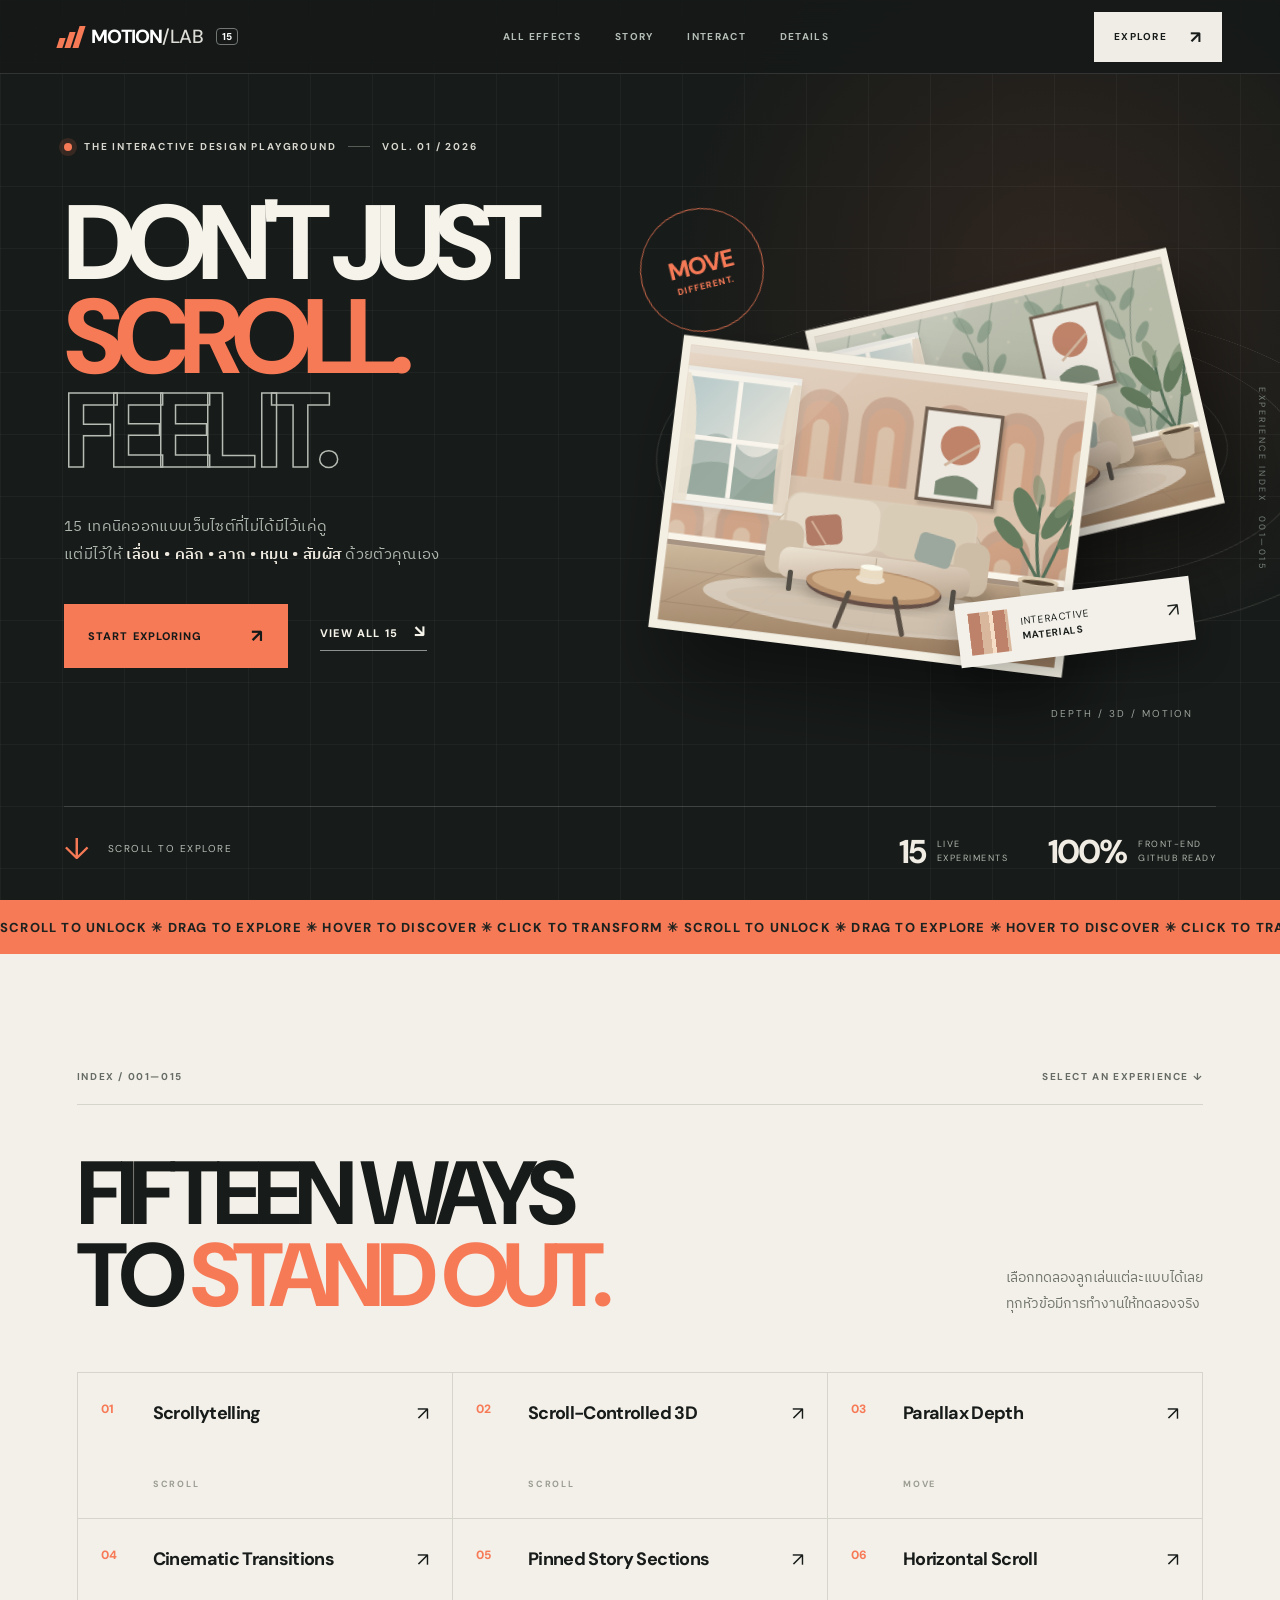
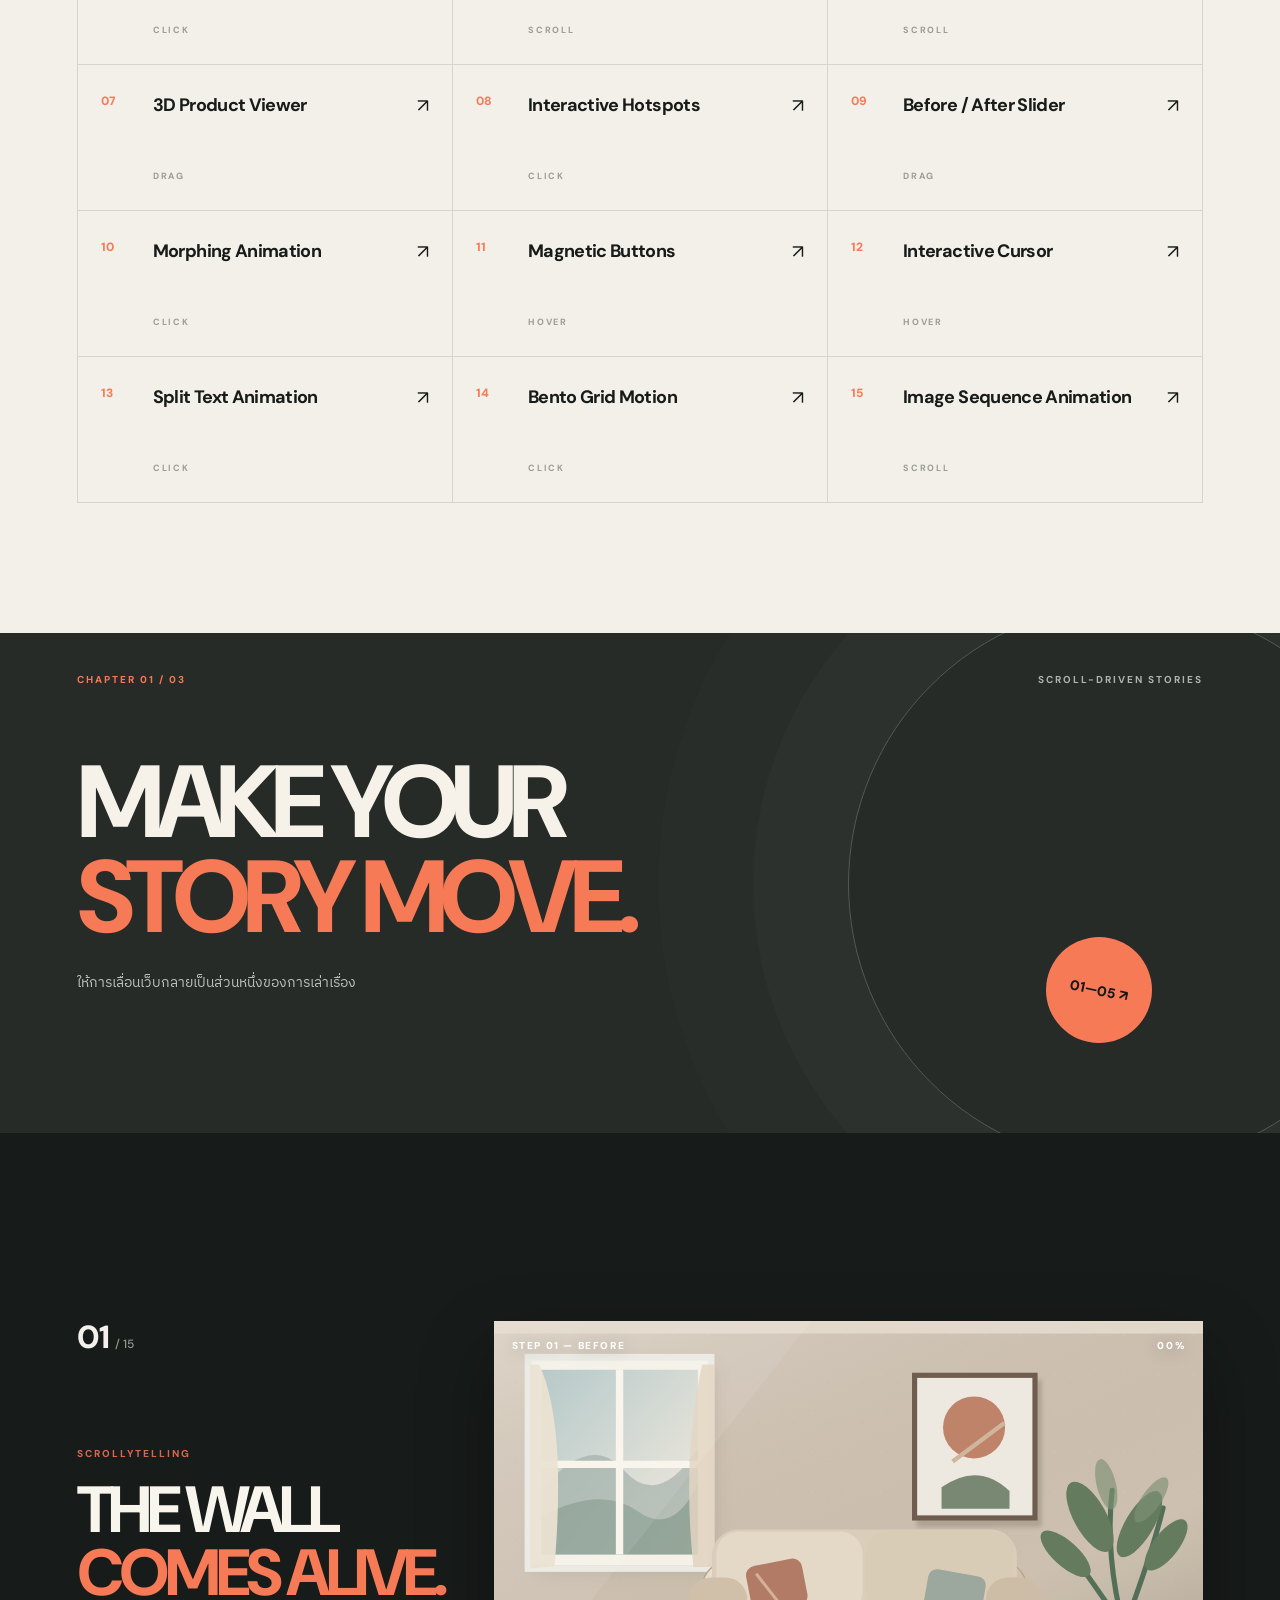
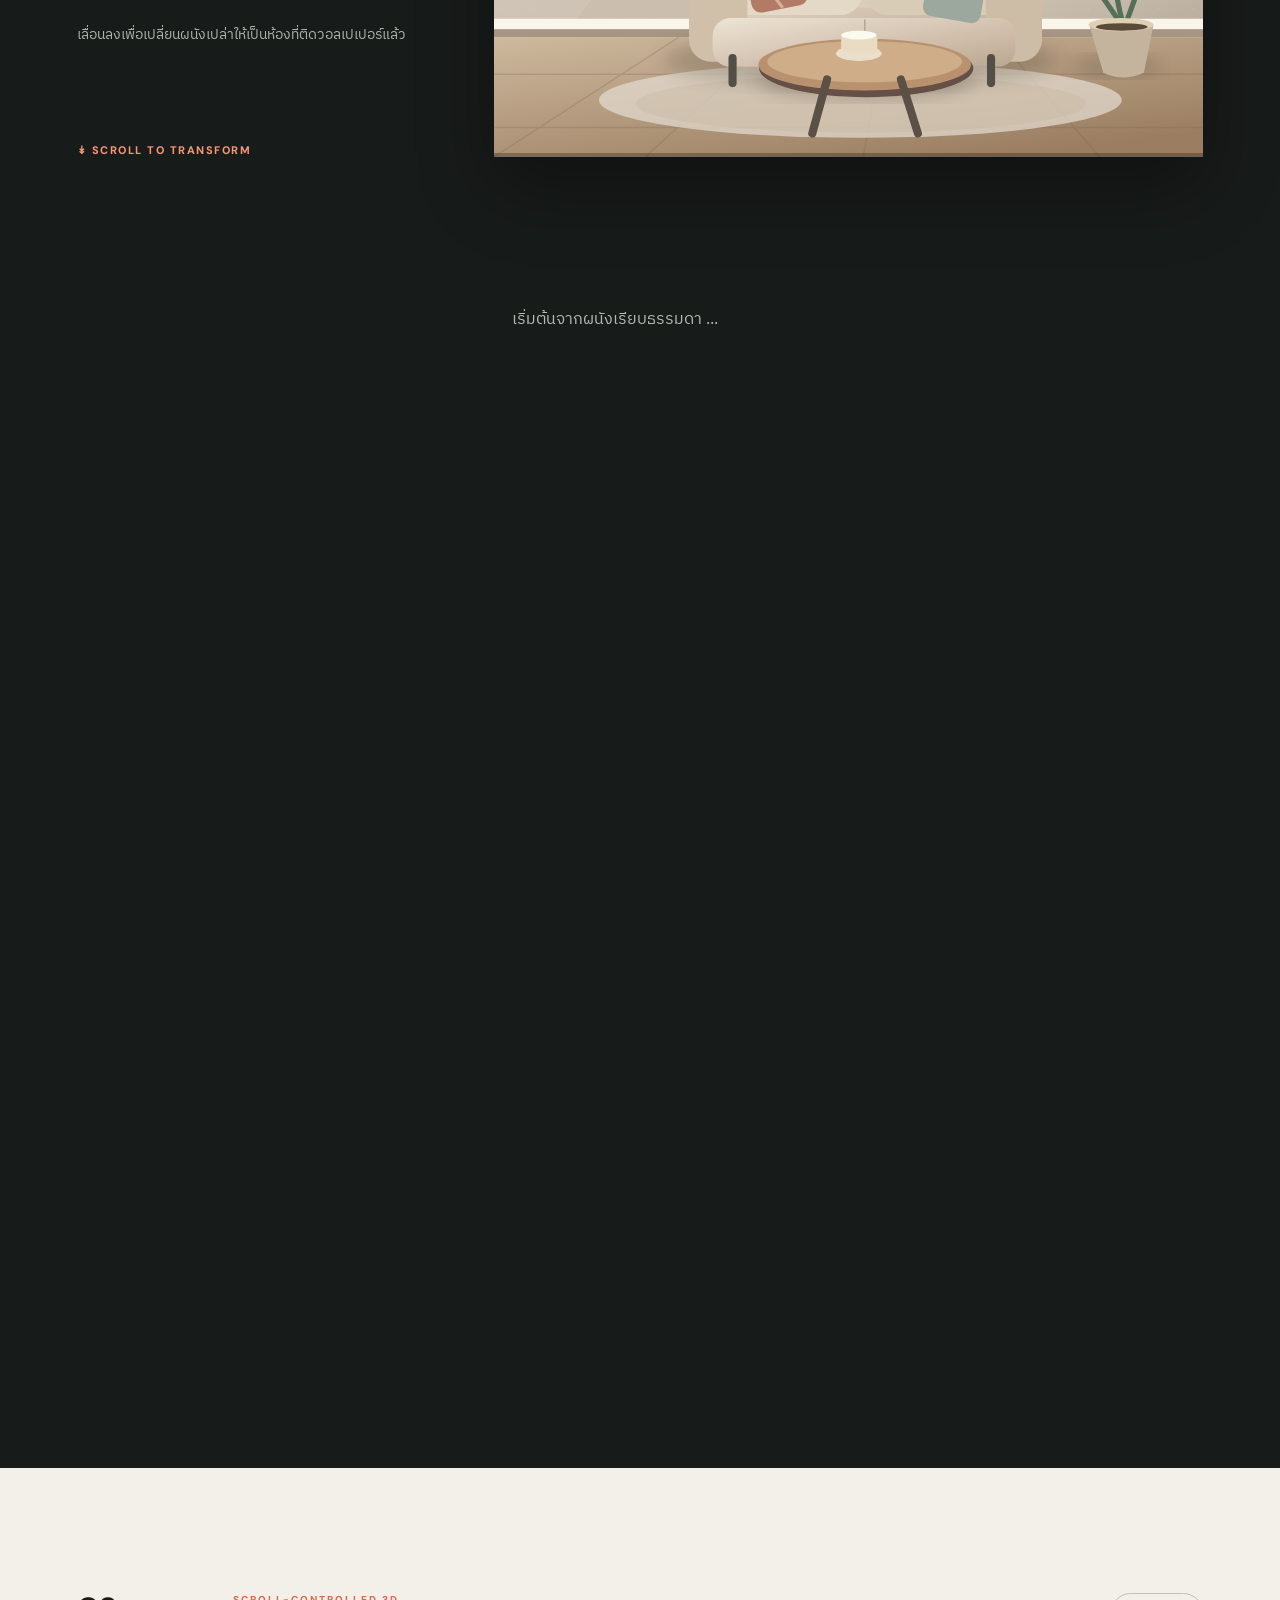
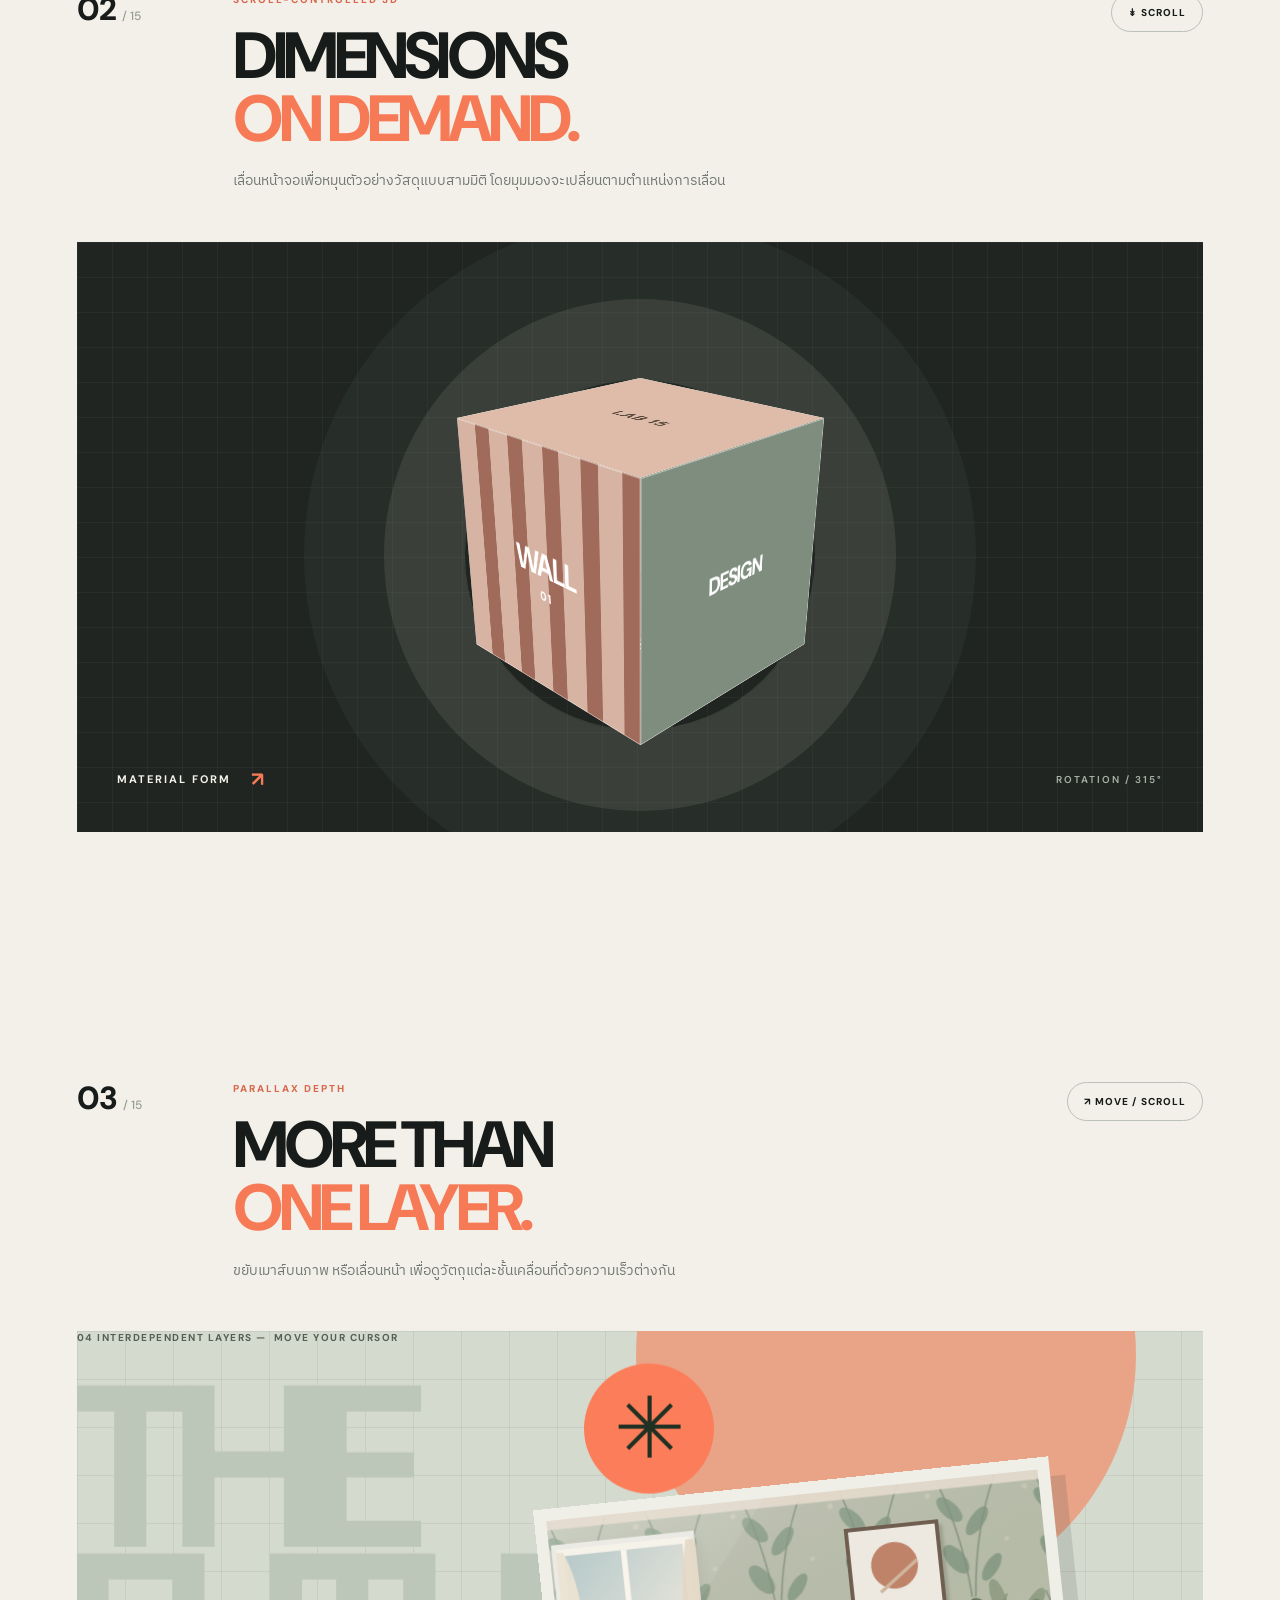
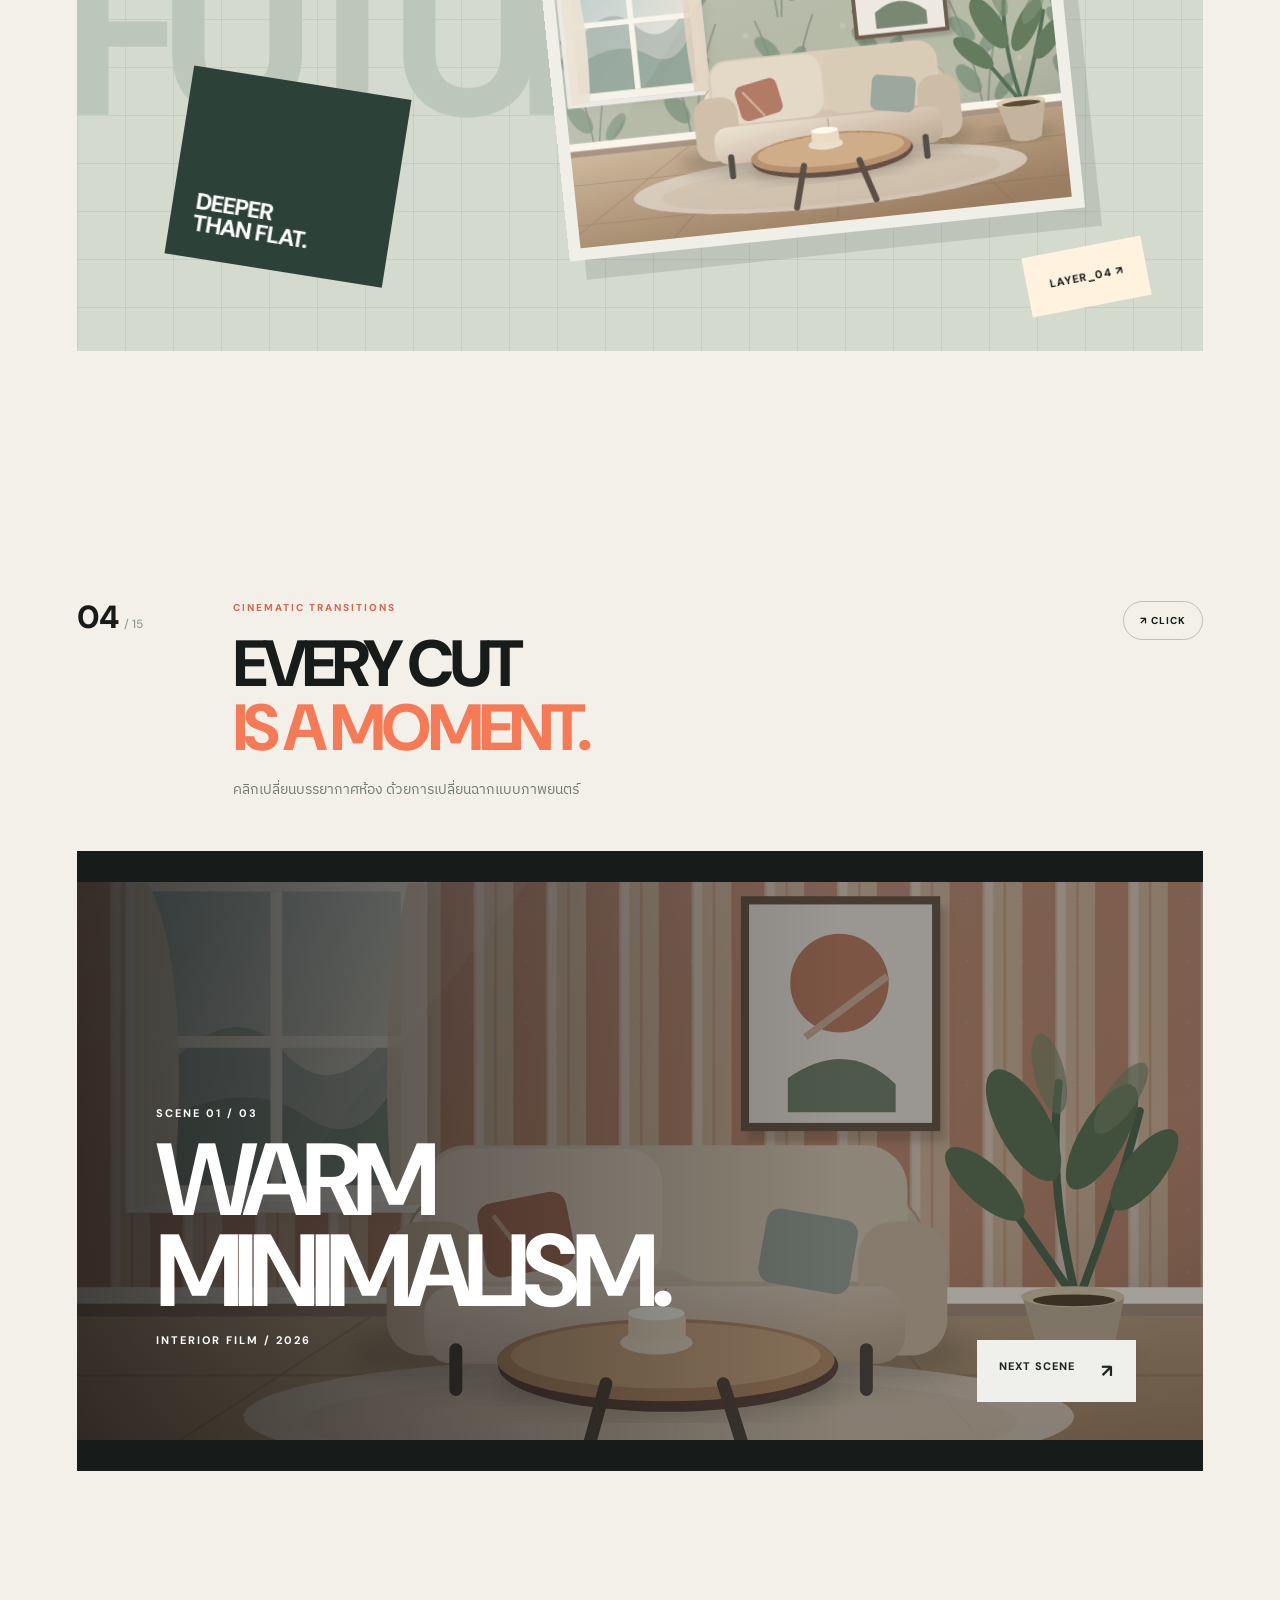
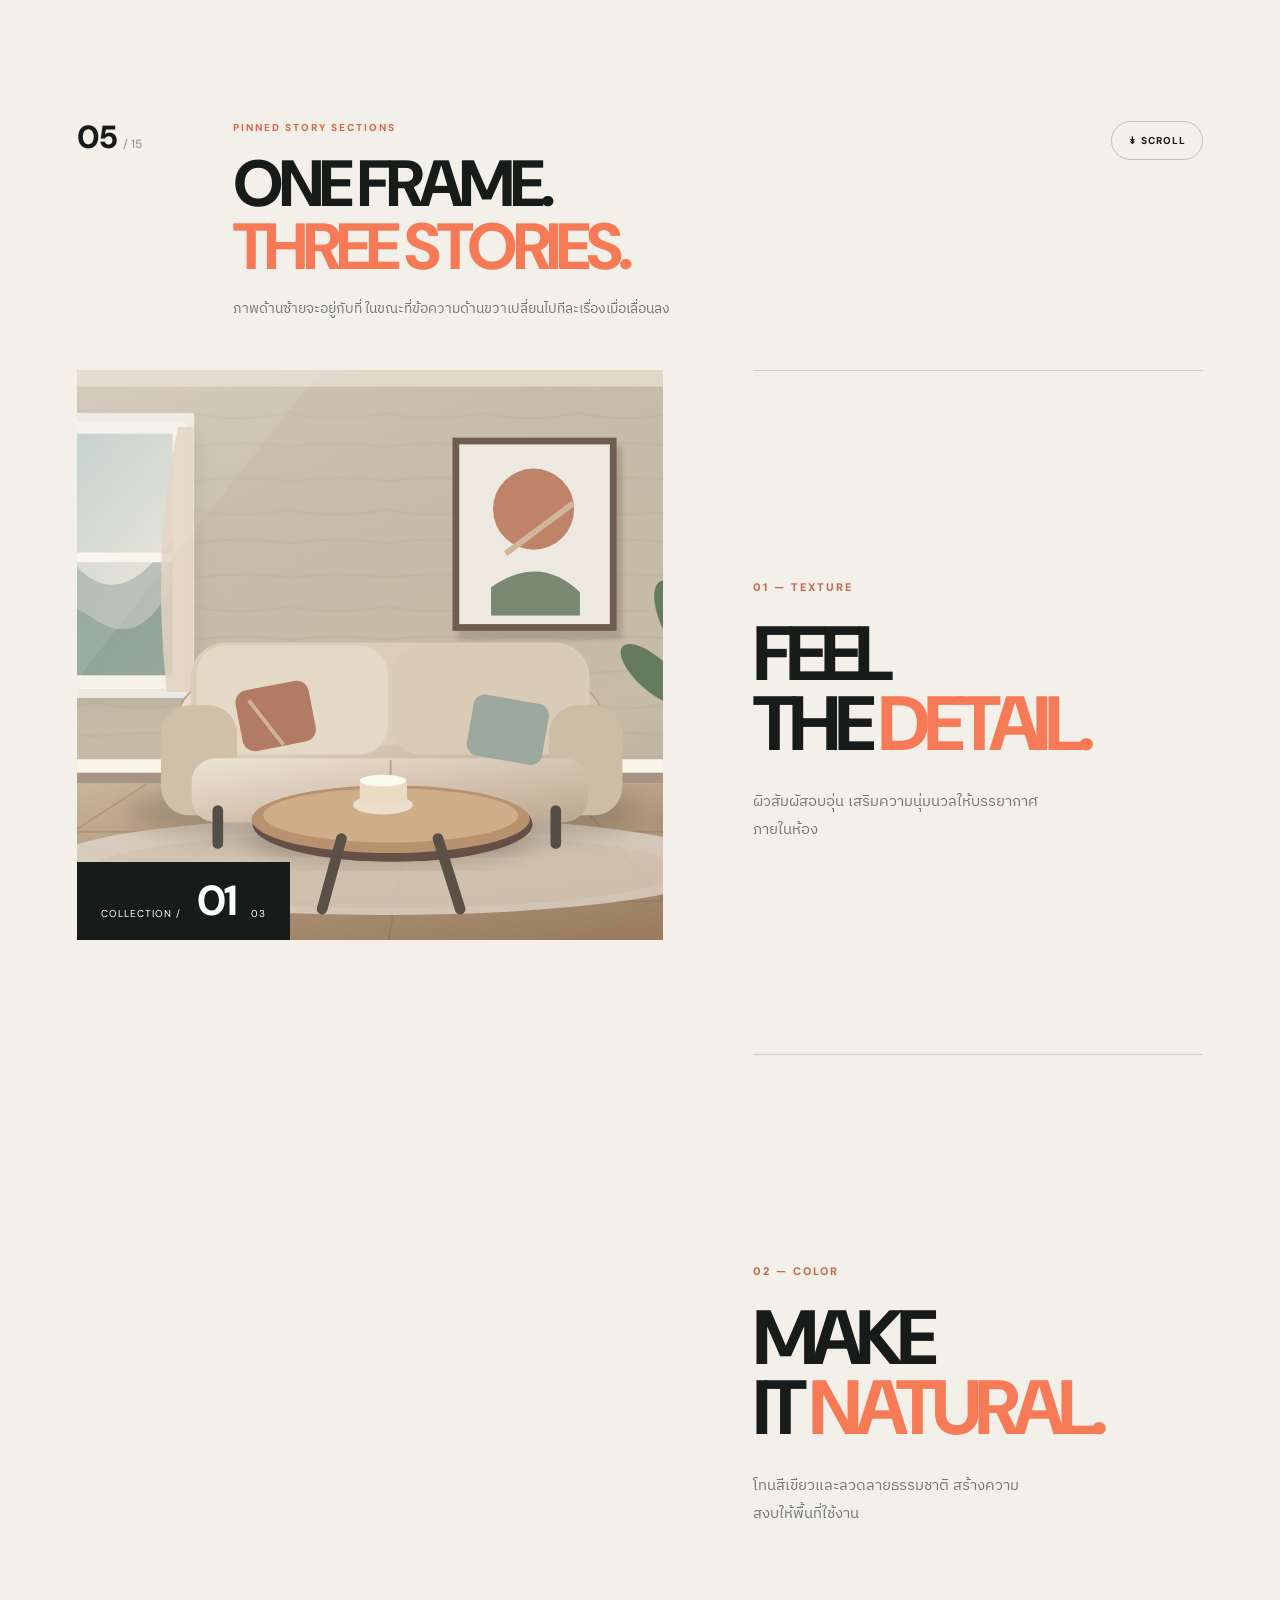
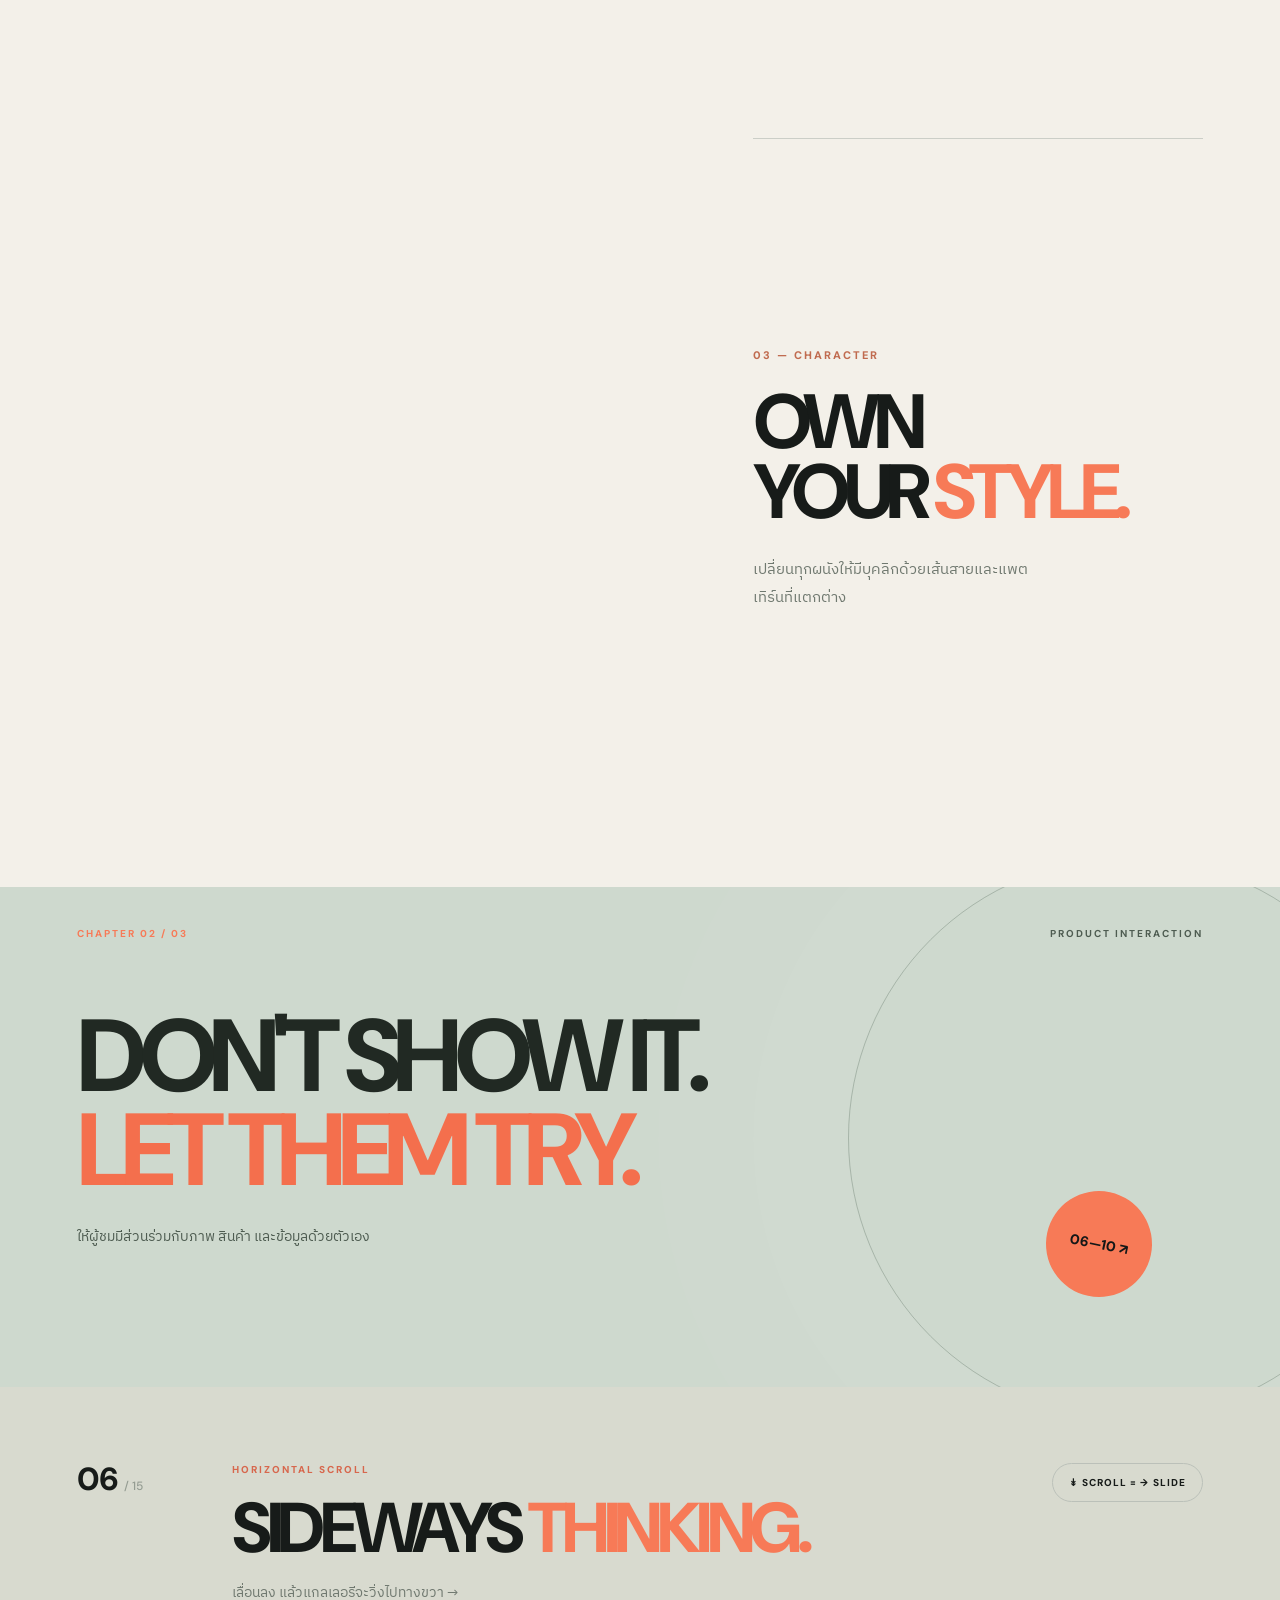
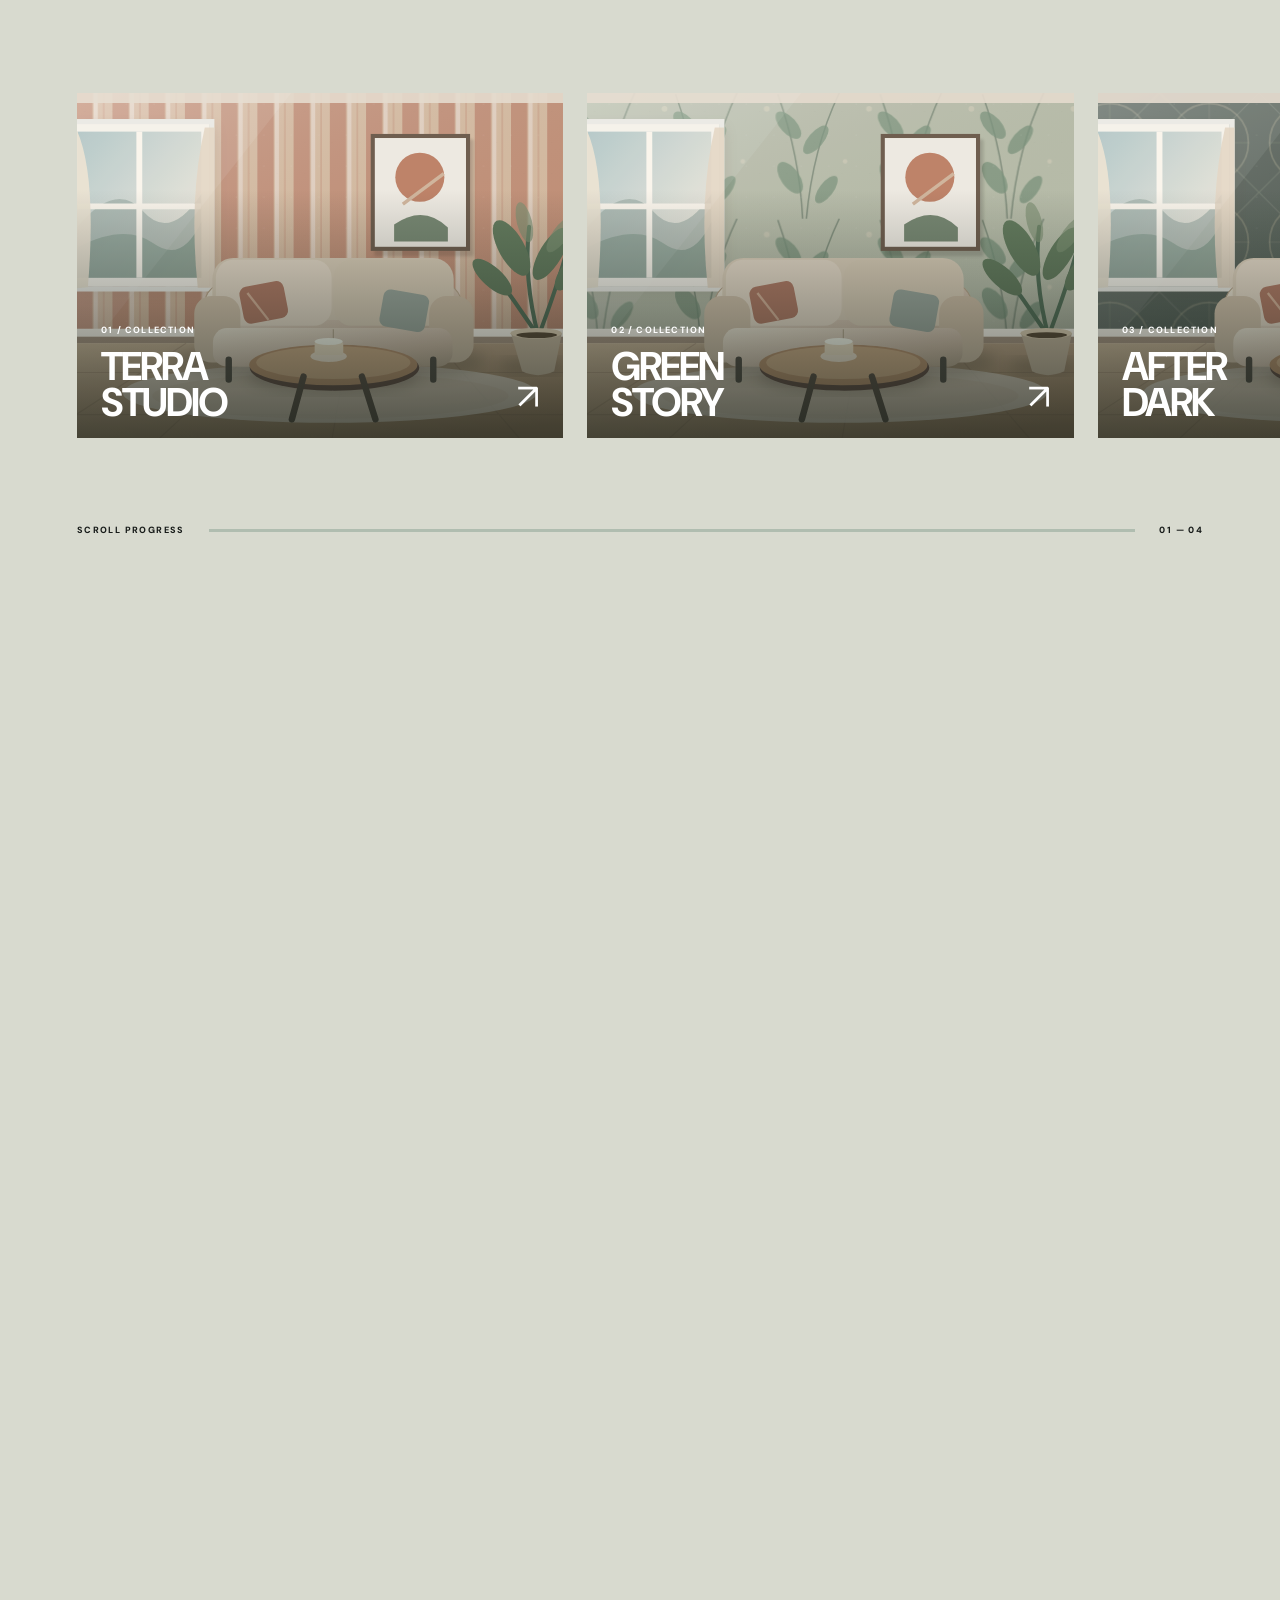
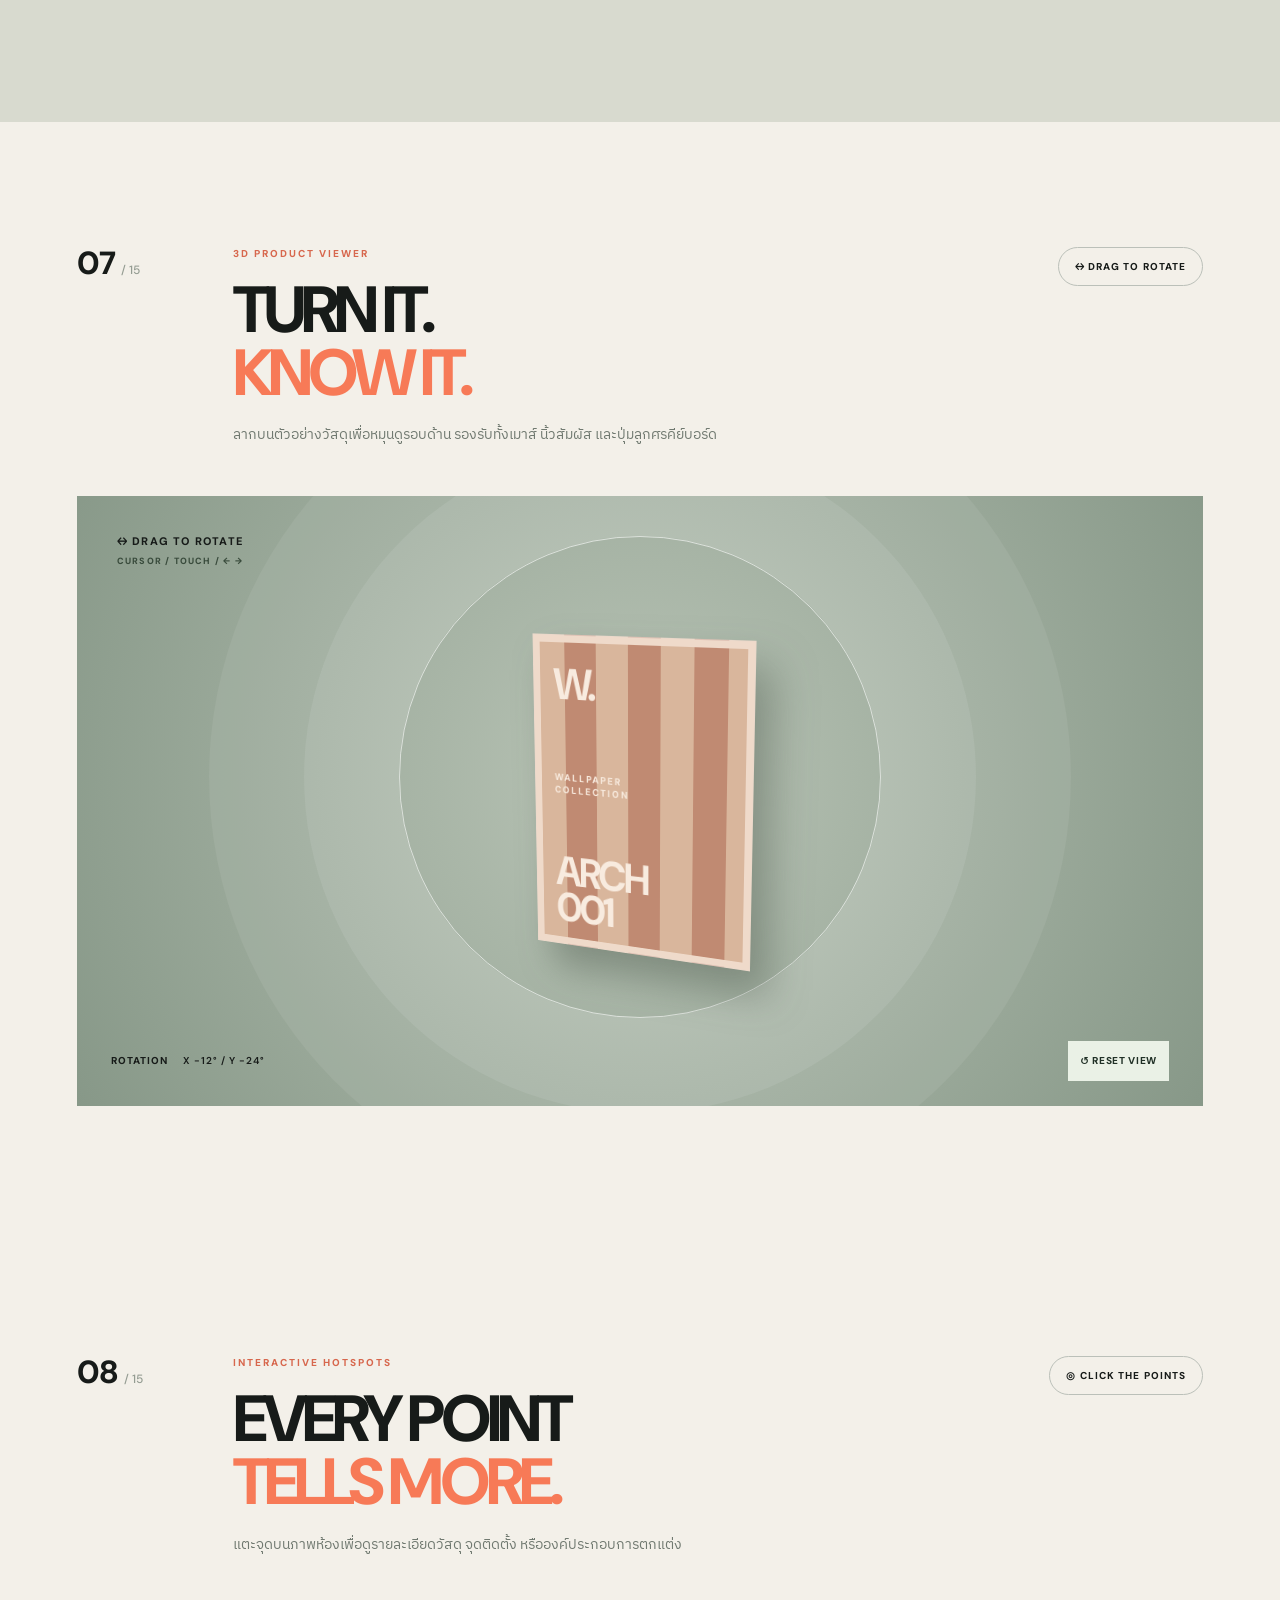
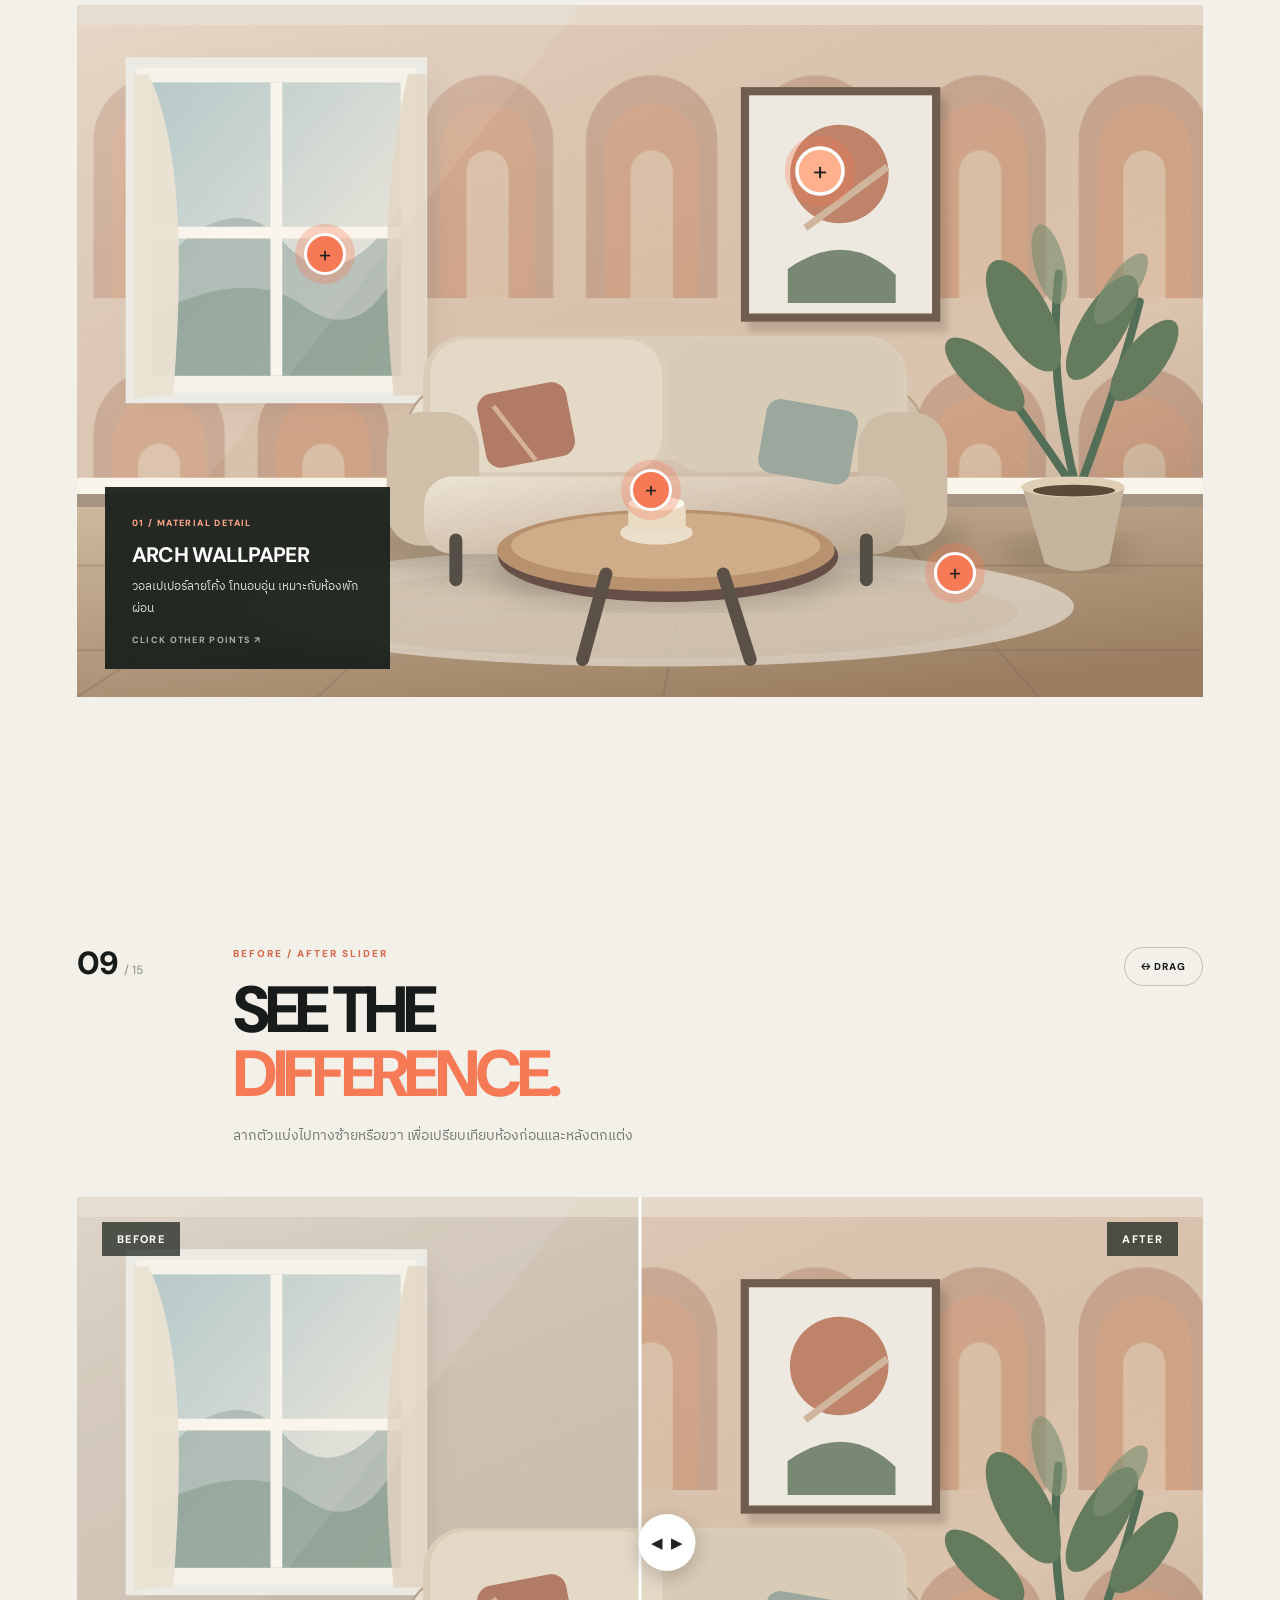
==== index.html @ 0ea6841d "Add files via upload" ====
<!doctype html>
<html lang="th">
<head>
  <meta charset="utf-8">
  <meta name="viewport" content="width=device-width, initial-scale=1">
  <meta name="theme-color" content="#151918">
  <meta name="description" content="MOTION LAB — 15 interactive website effects. ทดลอง Scrollytelling, 3D, Parallax, Before/After, Image Sequence และอีกมากมายบนเว็บจริง">
  <title>MOTION LAB / 15 Interactive Website Experiences</title>
  <link rel="preconnect" href="https://fonts.googleapis.com">
  <link rel="preconnect" href="https://fonts.gstatic.com" crossorigin>
  <link href="https://fonts.googleapis.com/css2?family=DM+Sans:wght@400;500;600;700;800&family=IBM+Plex+Sans+Thai:wght@400;500;600;700&display=swap" rel="stylesheet">
  <link rel="stylesheet" href="styles.css">
</head>
<body>
  <div class="scroll-progress" id="scrollProgress" aria-hidden="true"></div>
  <header class="topbar" id="topbar">
    <a class="brand" href="#home" aria-label="MOTION LAB กลับหน้าต้น"><span class="brand-mark"><i></i><i></i><i></i></span><span>MOTION<span class="brand-light">/LAB</span></span><span class="brand-count">15</span></a>
    <nav class="nav-links" aria-label="เมนูหลัก"><a href="#directory">ALL EFFECTS</a><a href="#chapter-story">STORY</a><a href="#chapter-interact">INTERACT</a><a href="#chapter-details">DETAILS</a></nav>
    <a class="nav-cta" href="#directory">EXPLORE <span>↗</span></a>
    <button class="mobile-menu" id="menuToggle" aria-expanded="false" aria-label="เปิดเมนู"><span></span><span></span></button>
  </header>
  <main>
    <section class="hero" id="home">
      <div class="hero-grid" aria-hidden="true"></div>
      <span class="hero-side-code" aria-hidden="true">EXPERIENCE INDEX&nbsp;&nbsp; 001—015</span>
      <div class="hero-copy">
        <div class="eyebrow hero-eyebrow"><span class="eyebrow-dot"></span> THE INTERACTIVE DESIGN PLAYGROUND <span class="eyebrow-line"></span> VOL. 01 / 2026</div>
        <h1>DON'T JUST<br><em>SCROLL.</em><br><span class="hero-outline">FEEL IT.</span></h1>
        <p class="hero-sub">15 เทคนิคออกแบบเว็บไซต์ที่ไม่ได้มีไว้แค่ดู<br>แต่มีไว้ให้ <strong>เลื่อน • คลิก • ลาก • หมุน • สัมผัส</strong> ด้วยตัวคุณเอง</p>
        <div class="hero-actions"><a class="btn btn-coral" href="#demo-1">START EXPLORING <span>↗</span></a><a class="text-link" href="#directory">VIEW ALL 15 <span>↘</span></a></div>
      </div>
      <div class="hero-art" aria-label="ภาพตัวอย่างชั้นงานออกแบบที่เคลื่อนไหว">
        <div class="hero-rings"><div></div><div></div><div></div></div>
        <div class="hero-img hero-img-back"><img src="assets/room-sage.svg" alt="ห้องตกแต่งผนังลายใบไม้"></div>
        <div class="hero-img hero-img-main"><img src="assets/room-after.svg" alt="ห้องตกแต่งผนังวอลเปเปอร์ลายโค้ง"></div>
        <div class="hero-swatch"><div class="swatch-chip"></div><span>INTERACTIVE<br><b>MATERIALS</b></span><span class="swatch-arrow">↗</span></div>
        <div class="hero-stamp">MOVE<br><span>DIFFERENT.</span></div>
        <span class="hero-orbit-label">DEPTH / 3D / MOTION</span>
      </div>
      <div class="hero-bottom"><div><span class="hero-down-arrow">↓</span> SCROLL TO EXPLORE</div><div class="hero-bottom-metric"><b>15</b><span>LIVE<br>EXPERIMENTS</span></div><div class="hero-bottom-metric"><b>100%</b><span>FRONT-END<br>GITHUB READY</span></div></div>
    </section>
    <div class="marquee" aria-hidden="true"><div>SCROLL TO UNLOCK ✳ DRAG TO EXPLORE ✳ HOVER TO DISCOVER ✳ CLICK TO TRANSFORM ✳ SCROLL TO UNLOCK ✳ DRAG TO EXPLORE ✳ HOVER TO DISCOVER ✳ CLICK TO TRANSFORM ✳&nbsp;</div></div>

    <section class="directory section-wrap" id="directory">
      <div class="section-topline"><span>INDEX / 001—015</span><span>SELECT AN EXPERIENCE ↓</span></div>
      <div class="directory-heading"><h2>FIFTEEN WAYS<br>TO <em>STAND OUT.</em></h2><p>เลือกทดลองลูกเล่นแต่ละแบบได้เลย<br>ทุกหัวข้อมีการทำงานให้ทดลองจริง</p></div>
      <div class="directory-grid">
        <a href="#demo-1"><span>01</span><b>Scrollytelling</b><small>SCROLL</small><i>↗</i></a>
        <a href="#demo-2"><span>02</span><b>Scroll-Controlled 3D</b><small>SCROLL</small><i>↗</i></a>
        <a href="#demo-3"><span>03</span><b>Parallax Depth</b><small>MOVE</small><i>↗</i></a>
        <a href="#demo-4"><span>04</span><b>Cinematic Transitions</b><small>CLICK</small><i>↗</i></a>
        <a href="#demo-5"><span>05</span><b>Pinned Story Sections</b><small>SCROLL</small><i>↗</i></a>
        <a href="#demo-6"><span>06</span><b>Horizontal Scroll</b><small>SCROLL</small><i>↗</i></a>
        <a href="#demo-7"><span>07</span><b>3D Product Viewer</b><small>DRAG</small><i>↗</i></a>
        <a href="#demo-8"><span>08</span><b>Interactive Hotspots</b><small>CLICK</small><i>↗</i></a>
        <a href="#demo-9"><span>09</span><b>Before / After Slider</b><small>DRAG</small><i>↗</i></a>
        <a href="#demo-10"><span>10</span><b>Morphing Animation</b><small>CLICK</small><i>↗</i></a>
        <a href="#demo-11"><span>11</span><b>Magnetic Buttons</b><small>HOVER</small><i>↗</i></a>
        <a href="#demo-12"><span>12</span><b>Interactive Cursor</b><small>HOVER</small><i>↗</i></a>
        <a href="#demo-13"><span>13</span><b>Split Text Animation</b><small>CLICK</small><i>↗</i></a>
        <a href="#demo-14"><span>14</span><b>Bento Grid Motion</b><small>CLICK</small><i>↗</i></a>
        <a href="#demo-15"><span>15</span><b>Image Sequence Animation</b><small>SCROLL</small><i>↗</i></a>
      </div>
    </section>

    <div class="chapter" id="chapter-story"><div class="chapter-label"><span class="chap-no">CHAPTER 01 / 03</span><span>SCROLL-DRIVEN STORIES</span></div><h2>MAKE YOUR<br><i>STORY MOVE.</i></h2><p>ให้การเลื่อนเว็บกลายเป็นส่วนหนึ่งของการเล่าเรื่อง</p><div class="chapter-circle">01—05 ↗</div></div>

    <section id="demo-1" class="scrolly-demo scroll-track" data-demo="1">
      <div class="scrolly-sticky">
        <div class="experience-head head-on-dark"><div class="experience-num">01 <span>/ 15</span></div><div><span class="experience-kicker">SCROLLYTELLING</span><h3>THE WALL<br><em>COMES ALIVE.</em></h3><p>เลื่อนลงเพื่อเปลี่ยนผนังเปล่าให้เป็นห้องที่ติดวอลเปเปอร์แล้ว</p></div><span class="demo-instruction">↡ SCROLL TO TRANSFORM</span></div>
        <div class="story-visual">
          <img src="assets/room-before.svg" alt="ห้องก่อนติดวอลเปเปอร์" class="story-base">
          <img src="assets/room-after.svg" alt="ห้องหลังติดวอลเปเปอร์" class="story-after" id="storyAfter">
          <div class="story-overlay"><span id="storyStage">STEP 01 — BEFORE</span><span id="storyPercent">00%</span></div>
          <div class="story-stage-line"><span id="storyIndicator"></span></div>
        </div>
        <div class="story-caption" id="storyCaption">เริ่มต้นจากผนังเรียบธรรมดา ...</div>
      </div>
    </section>

    <section id="demo-2" class="experience section-wrap" data-demo="2">
      <div class="experience-heading"><div class="experience-num">02 <span>/ 15</span></div><div><span class="experience-kicker">SCROLL-CONTROLLED 3D</span><h3>DIMENSIONS<br><em>ON DEMAND.</em></h3><p>เลื่อนหน้าจอเพื่อหมุนตัวอย่างวัสดุแบบสามมิติ โดยมุมมองจะเปลี่ยนตามตำแหน่งการเลื่อน</p></div><span class="pill">↡ SCROLL</span></div>
      <div class="showcase dark-showcase scroll-cube-stage">
        <div class="stage-dots" aria-hidden="true"></div>
        <div class="cube-stage"><div class="cube" id="scrollCube"><div class="cube-face front">WALL<span>01</span></div><div class="cube-face back">SPACE<span>02</span></div><div class="cube-face right">DESIGN</div><div class="cube-face left">MATERIAL</div><div class="cube-face top">LAB 15</div><div class="cube-face bottom">MOTION</div></div></div>
        <div class="stage-side-text">MATERIAL FORM <span>↗</span><strong id="scroll3dAngle">ROTATION / 000°</strong></div>
      </div>
    </section>

    <section id="demo-3" class="experience section-wrap" data-demo="3">
      <div class="experience-heading"><div class="experience-num">03 <span>/ 15</span></div><div><span class="experience-kicker">PARALLAX DEPTH</span><h3>MORE THAN<br><em>ONE LAYER.</em></h3><p>ขยับเมาส์บนภาพ หรือเลื่อนหน้า เพื่อดูวัตถุแต่ละชั้นเคลื่อนที่ด้วยความเร็วต่างกัน</p></div><span class="pill">↗ MOVE / SCROLL</span></div>
      <div class="parallax-world" id="parallaxWorld">
        <div class="parallax-grid"></div><div class="parallax-shape para-back" data-depth="12"></div><div class="para-type" data-depth="-10">THE<br>FUTURE</div>
        <div class="para-photo" data-depth="26"><img src="assets/room-sage.svg" alt="ห้องตกแต่งผนังลายธรรมชาติ"></div>
        <div class="para-tile para-left" data-depth="42"><span>DEEPER<br>THAN FLAT.</span></div>
        <div class="para-circle" data-depth="-35">✳</div><div class="para-tag" data-depth="54">LAYER_04 ↗</div>
        <div class="para-caption">04 INTERDEPENDENT LAYERS&nbsp;—&nbsp; MOVE YOUR CURSOR</div>
      </div>
    </section>

    <section id="demo-4" class="experience section-wrap" data-demo="4">
      <div class="experience-heading"><div class="experience-num">04 <span>/ 15</span></div><div><span class="experience-kicker">CINEMATIC TRANSITIONS</span><h3>EVERY CUT<br><em>IS A MOMENT.</em></h3><p>คลิกเปลี่ยนบรรยากาศห้อง ด้วยการเปลี่ยนฉากแบบภาพยนตร์</p></div><span class="pill">↗ CLICK</span></div>
      <div class="cinema" id="cinema"><img src="assets/room-clay.svg" alt="ห้องสไตล์อบอุ่น" id="cinemaImage"><div class="cinema-caption"><span class="film-count" id="filmCount">SCENE 01 / 03</span><h4 id="cinemaTitle">WARM<br>MINIMALISM.</h4><span>INTERIOR FILM / 2026</span></div><div class="cinema-bars top"></div><div class="cinema-bars bottom"></div><div class="cinema-shutter" id="cinemaShutter"><span>NEW PERSPECTIVE / NEW SPACE</span></div><button class="cinema-next" id="cinemaNext">NEXT SCENE <span>↗</span></button></div>
    </section>

    <section id="demo-5" class="pinned-story section-wrap" data-demo="5">
      <div class="experience-heading"><div class="experience-num">05 <span>/ 15</span></div><div><span class="experience-kicker">PINNED STORY SECTIONS</span><h3>ONE FRAME.<br><em>THREE STORIES.</em></h3><p>ภาพด้านซ้ายจะอยู่กับที่ ในขณะที่ข้อความด้านขวาเปลี่ยนไปทีละเรื่องเมื่อเลื่อนลง</p></div><span class="pill">↡ SCROLL</span></div>
      <div class="pin-layout"><div class="pin-visual"><img id="pinnedImage" src="assets/room-sand.svg" alt="ผนังวัสดุพื้นผิวแบบธรรมชาติ"><div class="pin-counter"><span>COLLECTION /</span><strong id="pinCounter">01</strong><span>03</span></div></div>
        <div class="pin-steps">
          <article data-pin="0"><span>01 — TEXTURE</span><h4>FEEL<br>THE <em>DETAIL.</em></h4><p>ผิวสัมผัสอบอุ่น เสริมความนุ่มนวลให้บรรยากาศภายในห้อง</p></article>
          <article data-pin="1"><span>02 — COLOR</span><h4>MAKE<br>IT <em>NATURAL.</em></h4><p>โทนสีเขียวและลวดลายธรรมชาติ สร้างความสงบให้พื้นที่ใช้งาน</p></article>
          <article data-pin="2"><span>03 — CHARACTER</span><h4>OWN<br>YOUR <em>STYLE.</em></h4><p>เปลี่ยนทุกผนังให้มีบุคลิกด้วยเส้นสายและแพตเทิร์นที่แตกต่าง</p></article>
        </div>
      </div>
    </section>

    <div class="chapter chapter-light" id="chapter-interact"><div class="chapter-label"><span class="chap-no">CHAPTER 02 / 03</span><span>PRODUCT INTERACTION</span></div><h2>DON'T SHOW IT.<br><i>LET THEM TRY.</i></h2><p>ให้ผู้ชมมีส่วนร่วมกับภาพ สินค้า และข้อมูลด้วยตัวเอง</p><div class="chapter-circle">06—10 ↗</div></div>

    <section class="horizontal-demo scroll-track" id="demo-6" data-demo="6"><div class="h-sticky"><div class="h-header section-wrap"><div class="experience-num">06 <span>/ 15</span></div><div><span class="experience-kicker">HORIZONTAL SCROLL</span><h3>SIDEWAYS <em>THINKING.</em></h3><p>เลื่อนลง แล้วแกลเลอรีจะวิ่งไปทางขวา →</p></div><span class="pill">↡ SCROLL = → SLIDE</span></div><div class="h-track-viewport"><div class="h-track" id="hTrack"><article class="h-card"><img src="assets/room-clay.svg" alt="วอลเปเปอร์ลายเส้นสไตล์เทอร์ราคอตตา"><div><span>01 / COLLECTION</span><h4>TERRA<br>STUDIO</h4><b>↗</b></div></article><article class="h-card"><img src="assets/room-sage.svg" alt="วอลเปเปอร์ลายใบไม้สีเขียว"><div><span>02 / COLLECTION</span><h4>GREEN<br>STORY</h4><b>↗</b></div></article><article class="h-card"><img src="assets/room-night.svg" alt="วอลเปเปอร์สีเข้มลายเรขาคณิต"><div><span>03 / COLLECTION</span><h4>AFTER<br>DARK</h4><b>↗</b></div></article><article class="h-card"><img src="assets/room-after.svg" alt="วอลเปเปอร์ลายโค้งสีส้ม"><div><span>04 / COLLECTION</span><h4>ARCH<br>FORM</h4><b>↗</b></div></article></div></div><div class="h-progress section-wrap"><span>SCROLL PROGRESS</span><div class="h-progressbar"><i id="hProgress"></i></div><span>01 — 04</span></div></div></section>

    <section id="demo-7" class="experience section-wrap" data-demo="7"><div class="experience-heading"><div class="experience-num">07 <span>/ 15</span></div><div><span class="experience-kicker">3D PRODUCT VIEWER</span><h3>TURN IT.<br><em>KNOW IT.</em></h3><p>ลากบนตัวอย่างวัสดุเพื่อหมุนดูรอบด้าน รองรับทั้งเมาส์ นิ้วสัมผัส และปุ่มลูกศรคีย์บอร์ด</p></div><span class="pill">↔ DRAG TO ROTATE</span></div><div class="viewer-showcase"><div class="viewer-instruction">↔ DRAG TO ROTATE<br><span>CURSOR / TOUCH / ← →</span></div><div class="viewer-area" id="viewerArea" tabindex="0" role="group" aria-label="โมเดลกล่องตัวอย่างวัสดุสามมิติ กดลูกศรหรือใช้เมาส์ลาก"><div class="viewer-object" id="viewerObject"><div class="viewer-face v-front"><span>W.</span><small>WALLPAPER<br>COLLECTION</small><strong>ARCH<br>001</strong></div><div class="viewer-face v-back"><small>MOTION/LAB</small><strong>SURFACE<br>STUDIES</strong></div><div class="viewer-face v-right"><b>100%<br>DESIGN</b></div><div class="viewer-face v-left"><b>WALL<br>LAB</b></div><div class="viewer-face v-top">MOTION LAB / MATERIALS</div><div class="viewer-face v-bottom">THE FUTURE IS TACTILE</div></div></div><div class="viewer-angle">ROTATION <strong id="viewerAngle">X −12° / Y −24°</strong><button id="viewerReset" type="button">↺ RESET VIEW</button></div></div></section>

    <section id="demo-8" class="experience section-wrap" data-demo="8"><div class="experience-heading"><div class="experience-num">08 <span>/ 15</span></div><div><span class="experience-kicker">INTERACTIVE HOTSPOTS</span><h3>EVERY POINT<br><em>TELLS MORE.</em></h3><p>แตะจุดบนภาพห้องเพื่อดูรายละเอียดวัสดุ จุดติดตั้ง หรือองค์ประกอบการตกแต่ง</p></div><span class="pill">◎ CLICK THE POINTS</span></div><div class="hotspot-demo"><img src="assets/room-after.svg" alt="ภาพห้องที่มีจุดสำหรับสำรวจวัสดุ" class="hotspot-image"><button class="hotspot active" data-spot="0" style="left:66%;top:24%" aria-label="รายละเอียดวอลเปเปอร์"><span>+</span></button><button class="hotspot" data-spot="1" style="left:22%;top:36%" aria-label="รายละเอียดหน้าต่าง"><span>+</span></button><button class="hotspot" data-spot="2" style="left:51%;top:70%" aria-label="รายละเอียดเฟอร์นิเจอร์"><span>+</span></button><button class="hotspot" data-spot="3" style="left:78%;top:82%" aria-label="รายละเอียดพื้น"><span>+</span></button><div class="hotspot-info" id="hotspotInfo"><span>01 / MATERIAL DETAIL</span><h4>ARCH WALLPAPER</h4><p>วอลเปเปอร์ลายโค้ง โทนอบอุ่น เหมาะกับห้องพักผ่อน</p><small>CLICK OTHER POINTS ↗</small></div></div></section>

    <section id="demo-9" class="experience section-wrap" data-demo="9"><div class="experience-heading"><div class="experience-num">09 <span>/ 15</span></div><div><span class="experience-kicker">BEFORE / AFTER SLIDER</span><h3>SEE THE<br><em>DIFFERENCE.</em></h3><p>ลากตัวแบ่งไปทางซ้ายหรือขวา เพื่อเปรียบเทียบห้องก่อนและหลังตกแต่ง</p></div><span class="pill">↔ DRAG</span></div><div class="comparison" id="comparison"><img src="assets/room-before.svg" alt="ก่อนติดวอลเปเปอร์" class="comparison-bottom"><img src="assets/room-after.svg" alt="หลังติดวอลเปเปอร์" class="comparison-top" id="comparisonTop"><span class="compare-label before">BEFORE</span><span class="compare-label after">AFTER</span><div class="compare-divider" id="compareDivider"><div>◀&nbsp; ▶</div></div><input id="comparisonRange" type="range" min="0" max="100" value="50" aria-label="เลื่อนเพื่อเปรียบเทียบภาพก่อนและหลัง"></div></section>

    <section id="demo-10" class="experience section-wrap" data-demo="10"><div class="experience-heading"><div class="experience-num">10 <span>/ 15</span></div><div><span class="experience-kicker">MORPHING ANIMATION</span><h3>SHAPES WITHOUT<br><em>LIMITS.</em></h3><p>ดูรูปทรงเปลี่ยนเป็นอีกรูปทรงอย่างลื่นไหล ไม่ใช่การตัดภาพธรรมดา</p></div><span class="pill">↗ CLICK TO MORPH</span></div><div class="morph-showcase"><div class="morph-type">FLUID<br><em>FORM</em><small>SVG PATH INTERPOLATION</small></div><svg class="morph-svg" viewBox="0 0 600 440" role="img" aria-label="รูปทรงเวกเตอร์ที่เปลี่ยนรูปร่างต่อเนื่อง"><defs><linearGradient id="morphGrad" x1="0" y1="0" x2="1" y2="1"><stop stop-color="#fa9d6b"/><stop offset="1" stop-color="#be483b"/></linearGradient></defs><path id="morphPath" d="M 300 65 C 420 65 510 130 510 225 C 510 340 400 385 300 385 C 200 385 90 340 90 225 C 90 130 180 65 300 65 Z" fill="url(#morphGrad)"/></svg><div class="morph-controls"><span>SHAPE <b id="morphIndex">01</b> / 03</span><button id="morphNext">MORPH AGAIN <span>↗</span></button></div></div></section>

    <div class="chapter chapter-last" id="chapter-details"><div class="chapter-label"><span class="chap-no">CHAPTER 03 / 03</span><span>MICRO INTERACTIONS</span></div><h2>THE LITTLE<br><i>DETAILS MATTER.</i></h2><p>สัมผัสเล็ก ๆ ที่ทำให้เว็บไซต์มีเอกลักษณ์น่าจดจำ</p><div class="chapter-circle">11—15 ↗</div></div>

    <section id="demo-11" class="experience section-wrap" data-demo="11"><div class="experience-heading"><div class="experience-num">11 <span>/ 15</span></div><div><span class="experience-kicker">MAGNETIC BUTTONS</span><h3>HARD TO<br><em>RESIST.</em></h3><p>นำเมาส์ไปใกล้ปุ่ม แล้วดูว่าปุ่มจะเคลื่อนเข้าหาตำแหน่งเคอร์เซอร์อย่างนุ่มนวล</p></div><span class="pill">↗ HOVER NEAR BUTTON</span></div><div class="magnetic-demo"><div class="magnetic-aura"></div><span>THIS BUTTON IS ATTRACTED TO YOU.</span><button class="magnetic-button" id="magneticButton"><span>GET CLOSER</span><b>↗</b></button><p id="magneticMessage">TRY MOVING YOUR CURSOR AROUND THE BUTTON</p></div></section>

    <section id="demo-12" class="experience section-wrap" data-demo="12"><div class="experience-heading"><div class="experience-num">12 <span>/ 15</span></div><div><span class="experience-kicker">INTERACTIVE CURSOR</span><h3>A CURSOR<br><em>WITH CHARACTER.</em></h3><p>เคอร์เซอร์จะเปลี่ยนบทบาทตามพื้นที่ที่ชี้ ลองชี้ไปที่ข้อความแต่ละแถว</p></div><span class="pill">↗ HOVER / TAP</span></div><div class="cursor-demo" id="cursorDemo"><div class="cursor-line" data-cursor="VIEW ↗"><span>01</span><b>DISCOVER</b><i>↗</i></div><div class="cursor-line" data-cursor="DRAG ↔"><span>02</span><b>EXPLORE</b><i>↗</i></div><div class="cursor-line" data-cursor="PLAY ▶"><span>03</span><b>EXPERIENCE</b><i>↗</i></div><div class="custom-cursor" id="customCursor">VIEW ↗</div></div></section>

    <section id="demo-13" class="experience section-wrap" data-demo="13"><div class="experience-heading"><div class="experience-num">13 <span>/ 15</span></div><div><span class="experience-kicker">SPLIT TEXT ANIMATION</span><h3>WORDS WITH<br><em>IMPACT.</em></h3><p>ตัวอักษรแต่ละตัวปรากฏทีละจังหวะ พร้อมการยกขึ้นและหมุนเล็กน้อย</p></div><span class="pill">↗ REPLAY</span></div><div class="split-demo"><div class="split-overline">THE ART OF A FIRST IMPRESSION / 013</div><div class="split-headline" id="splitHeadline" aria-label="MAKE IT MEMORABLE"><div data-split="MAKE IT"></div><div data-split="MEMORABLE."></div></div><div class="split-bottom"><span>STAGGERED CHARACTER REVEAL</span><button id="splitReplay">↺ REPLAY ANIMATION</button></div></div></section>

    <section id="demo-14" class="experience section-wrap" data-demo="14"><div class="experience-heading"><div class="experience-num">14 <span>/ 15</span></div><div><span class="experience-kicker">BENTO GRID MOTION</span><h3>GRID, BUT<br><em>MAKE IT MOVE.</em></h3><p>ลองคลิกการ์ดแต่ละใบ การจัดวางและข้อมูลจะตอบสนองต่อสิ่งที่เลือก</p></div><span class="pill">↗ SELECT A CARD</span></div><div class="bento" id="bento"><button class="bento-card bento-feature active" data-bento="0"><span>01 / MATERIAL</span><strong>DESIGN<br>THE WALL.</strong><img src="assets/room-after.svg" alt="ตัวอย่างตกแต่งผนัง"><i>↗</i></button><button class="bento-card bento-sage" data-bento="1"><span>02 / TEXTURE</span><strong>NATURE<br>INSIDE.</strong><i>↗</i></button><button class="bento-card bento-orange" data-bento="2"><span>03 / COLOR</span><strong>FIND<br>YOUR TONE.</strong><i>↗</i></button><button class="bento-card bento-dark" data-bento="3"><span>04 / DETAIL</span><strong>SMALL<br>THINGS.</strong><i>↗</i></button><div class="bento-details"><span>SELECTED EXPERIMENT</span><h4 id="bentoTitle">DESIGN THE WALL</h4><p id="bentoDescription">พื้นผิวและลวดลายที่ออกแบบให้พื้นที่มีเอกลักษณ์</p></div></div></section>

    <section id="demo-15" class="sequence-demo scroll-track" data-demo="15"><div class="sequence-sticky"><div class="sequence-copy"><div class="experience-num">15 <span>/ 15</span></div><span class="experience-kicker">IMAGE SEQUENCE ANIMATION</span><h3>FRAME<br>BY <em>FRAME.</em></h3><p>48 เฟรมภาพจริงที่สร้างไว้ล่วงหน้า เลื่อนหน้าเพื่อควบคุมการติดวอลเปเปอร์แบบเฟรมต่อเฟรม หรือทดลองลากแถบด้านล่าง</p><div class="sequence-state"><span>FRAME</span><strong id="sequenceNumber">01</strong><span>/ 48</span></div><input type="range" min="0" max="47" value="0" id="sequenceRange" aria-label="เลื่อนดูภาพเคลื่อนไหวทีละเฟรม"><div class="sequence-small">↡ SCROLL OR DRAG THE TIMELINE</div></div><div class="sequence-display"><canvas id="sequenceCanvas" width="960" height="590" aria-label="ภาพเคลื่อนไหวการเปลี่ยนห้องก่อนและหลังติดวอลเปเปอร์"></canvas><div class="sequence-caption"><span>PROJECT: WALL TRANSFORMATION</span><span id="sequencePercent">000%</span></div></div></div></section>

    <section class="final-cta"><div class="final-orb" aria-hidden="true">✳</div><span class="final-kicker">END OF EXPERIENCE / 015</span><h2>THE BEST WEBSITES<br>AREN'T JUST SEEN.<br><em>THEY'RE FELT.</em></h2><p>นี่คือตัวอย่าง Front-end Interactions ทั้ง 15 เทคนิค<br>สามารถนำแนวคิดไปประยุกต์กับเว็บสินค้า เว็บไซต์แบรนด์ และ Landing Page ได้</p><div class="final-actions"><a href="#directory" class="btn btn-coral">EXPLORE AGAIN ↗</a><a href="#home" class="text-link">BACK TO TOP ↑</a></div><div class="final-bottom"><span>MOTION/LAB — AN INTERACTIVE WEB SHOWCASE</span><span>MADE WITH HTML / CSS / JAVASCRIPT</span></div></section>
  </main>
  <script src="app.js" defer></script>
</body>
</html>
---- styles.css ----
:root{--ink:#171b19;--ink2:#262b27;--cream:#f3f0e9;--cream2:#e7e3d9;--muted:#858982;--orange:#f77a57;--orange2:#e65e40;--line:#d5d5cc;--sage:#afbbae;--font:'DM Sans','IBM Plex Sans Thai',Arial,sans-serif;--thai:'IBM Plex Sans Thai','DM Sans',sans-serif}
*{box-sizing:border-box}html{scroll-behavior:smooth;scroll-padding-top:80px}body{margin:0;background:var(--cream);color:var(--ink);font-family:var(--font);-webkit-font-smoothing:antialiased;overflow-x:clip}body,button,input{font-family:var(--font)}button,a{-webkit-tap-highlight-color:transparent}a{text-decoration:none;color:inherit}button{border:0;cursor:pointer}img{display:block;max-width:100%}h1,h2,h3,h4,p{margin:0}em{font-style:normal;color:var(--orange)}::selection{background:var(--orange);color:#171b19}
.scroll-progress{position:fixed;z-index:90;top:0;left:0;height:3px;background:var(--orange);width:0;pointer-events:none;transition:width .1s linear}
.topbar{height:74px;padding:0 4.5%;display:flex;align-items:center;justify-content:space-between;position:fixed;z-index:80;top:0;left:0;right:0;background:rgba(21,25,24,.86);color:#fff;backdrop-filter:blur(18px);border-bottom:1px solid rgba(255,255,255,.12)}.brand{display:flex;align-items:center;gap:9px;font-size:19px;font-weight:800;letter-spacing:-.9px}.brand-mark{display:flex;align-items:flex-end;gap:3px;width:24px;height:23px}.brand-mark i{display:block;width:7px;height:10px;background:var(--orange);transform:skew(-18deg)}.brand-mark i:nth-child(2){height:16px}.brand-mark i:nth-child(3){height:22px}.brand-light{font-weight:500;color:#dddcd6}.brand-count{border:1px solid #727774;border-radius:4px;padding:1px 5px;font-size:10px;font-weight:700;letter-spacing:0;margin-left:4px}.nav-links{display:flex;gap:34px}.nav-links a,.nav-cta{font-size:10px;letter-spacing:1.3px;font-weight:700}.nav-links a{color:#b4bdb6;transition:color .2s}.nav-links a:hover{color:#fff}.nav-cta{background:#f0ede6;color:var(--ink);padding:14px 20px;display:flex;gap:23px;align-items:center}.nav-cta span{font-size:17px}.mobile-menu{display:none}
.hero{height:min(900px,100svh);min-height:700px;background:#171b19;color:#f6f3eb;position:relative;padding:140px 5% 32px;overflow:hidden;display:flex;flex-direction:column;justify-content:space-between;isolation:isolate}.hero-grid,.stage-dots,.parallax-grid{position:absolute;inset:0;background-image:linear-gradient(rgba(255,255,255,.035) 1px,transparent 1px),linear-gradient(90deg,rgba(255,255,255,.035) 1px,transparent 1px);background-size:62px 62px;pointer-events:none}.hero::before{content:'';position:absolute;width:850px;height:850px;border-radius:50%;background:radial-gradient(circle,rgba(218,111,77,.13),transparent 64%);right:-200px;top:-140px}.hero-side-code{position:absolute;right:12px;top:43%;font-size:9px;letter-spacing:2.5px;color:#7c8680;writing-mode:vertical-rl}.hero-copy{position:relative;z-index:5;width:58%}.eyebrow{font-size:10px;font-weight:700;letter-spacing:1.8px;display:flex;align-items:center;gap:12px}.hero-eyebrow{color:#d7d7cf}.eyebrow-dot{width:8px;height:8px;border-radius:50%;background:var(--orange);box-shadow:0 0 0 5px rgba(247,122,87,.15)}.eyebrow-line{width:22px;height:1px;background:#555c56}.hero h1{font-size:clamp(64px,8.25vw,153px);line-height:.89;letter-spacing:-.094em;font-weight:800;margin:44px 0 34px;white-space:nowrap}.hero h1 em{color:var(--orange)}.hero-outline{-webkit-text-stroke:1.5px #b6bbb3;color:transparent}.hero-sub{font-family:var(--thai);font-size:15px;line-height:1.9;color:#aeb7af;letter-spacing:.02em}.hero-sub strong{color:#eee9df;font-weight:600}.hero-actions{display:flex;align-items:center;gap:32px;margin-top:34px}.btn{padding:20px 24px;font-size:11px;font-weight:800;letter-spacing:1.1px;display:inline-flex;align-items:center;gap:34px;justify-content:space-between;min-width:224px;transition:transform .2s,background .2s}.btn:hover{transform:translateY(-3px)}.btn-coral{background:var(--orange);color:#151918}.btn-coral:hover{background:#ff9578}.btn span{font-size:18px}.text-link{font-size:11px;font-weight:800;letter-spacing:1.2px;border-bottom:1px solid #8c928e;padding-bottom:8px;white-space:nowrap}.text-link span{font-size:17px;margin-left:12px}
.hero-art{position:absolute;z-index:2;right:5%;top:22%;height:58%;width:45%;perspective:1200px}.hero-rings{position:absolute;width:700px;height:700px;left:4%;top:-23%;transform:rotateX(62deg) rotate(-24deg);transform-style:preserve-3d;pointer-events:none}.hero-rings>div{position:absolute;inset:0;border:1px solid rgba(235,230,219,.15);border-radius:50%}.hero-rings>div:nth-child(2){inset:70px}.hero-rings>div:nth-child(3){inset:140px}.hero-img{position:absolute;width:68%;height:53%;border:8px solid #f3efe3;background:#cec2b5;box-shadow:18px 38px 65px rgba(0,0,0,.42);overflow:hidden;transform-style:preserve-3d}.hero-img img{width:100%;height:100%;object-fit:cover}.hero-img-back{right:0;top:15%;transform:rotate(-13deg) translateZ(-70px);animation:floatB 7s ease-in-out infinite}.hero-img-main{left:7%;top:32%;transform:rotate(7deg) translateZ(70px);animation:floatA 7s ease-in-out infinite}.hero-swatch{position:absolute;left:55%;top:75%;transform:rotate(-7deg);display:flex;align-items:center;gap:12px;width:236px;background:#f3f0e9;color:#1c211e;padding:11px 12px;box-shadow:0 15px 35px #0004;font-size:10px;letter-spacing:.7px;line-height:1.5}.swatch-chip{width:40px;height:42px;background:repeating-linear-gradient(90deg,#be826a 0 12px,#d9b79c 12px 21px,#f5ddc6 21px 25px)}.swatch-arrow{font-size:19px;margin-left:auto}.hero-stamp{position:absolute;z-index:3;top:2%;left:0;width:124px;height:124px;border-radius:50%;border:1px solid rgba(247,122,87,.8);display:flex;flex-direction:column;align-items:center;justify-content:center;transform:rotate(-14deg);color:var(--orange);font-size:24px;font-weight:800;letter-spacing:-1px}.hero-stamp span{font-size:9px;letter-spacing:1px}.hero-orbit-label{position:absolute;right:4%;bottom:0;font-size:10px;letter-spacing:2px;color:#9ba29b}.hero-bottom{position:relative;z-index:5;display:flex;gap:40px;align-items:end;border-top:1px solid rgba(255,255,255,.15);padding-top:22px;font-size:10px;letter-spacing:1.5px;color:#b9bdb7}.hero-bottom>div:first-child{margin-right:auto;display:flex;align-items:center;gap:16px}.hero-down-arrow{font-size:30px;color:var(--orange)}.hero-bottom-metric{display:flex;align-items:center;gap:12px}.hero-bottom-metric b{font-size:33px;line-height:1;color:#f0ece4;letter-spacing:-2px}.hero-bottom-metric span{font-size:9px;line-height:1.5;color:#b1b7af}
@keyframes floatA{50%{transform:rotate(7deg) translateY(-15px) translateZ(70px)}}@keyframes floatB{50%{transform:rotate(-13deg) translateY(13px) translateZ(-70px)}}
.marquee{background:var(--orange);height:54px;display:flex;align-items:center;overflow:hidden;white-space:nowrap;color:#1e221f}.marquee>div{font-size:13px;font-weight:800;letter-spacing:1.2px;min-width:max-content;animation:marqueeMove 32s linear infinite}@keyframes marqueeMove{to{transform:translateX(-50%)}}
.section-wrap{padding-left:6%;padding-right:6%}.directory{padding-top:116px;padding-bottom:130px}.section-topline{display:flex;justify-content:space-between;font-size:10px;font-weight:700;letter-spacing:1.6px;border-bottom:1px solid var(--line);padding-bottom:21px;color:#666c65}.directory-heading{display:flex;justify-content:space-between;align-items:end;gap:25px;padding:48px 0 54px}.directory-heading h2,.chapter h2{font-size:clamp(54px,7vw,112px);letter-spacing:-.08em;line-height:.92;font-weight:800}.directory-heading p,.chapter p{font-family:var(--thai);font-size:14px;line-height:1.9;color:#72766e}.directory-grid{display:grid;grid-template-columns:repeat(3,minmax(0,1fr));border-top:1px solid var(--line);border-left:1px solid var(--line)}.directory-grid>a{display:grid;grid-template-columns:44px 1fr 26px;grid-template-rows:1fr auto;align-items:start;gap:8px;padding:28px 23px;min-height:146px;border-right:1px solid var(--line);border-bottom:1px solid var(--line);transition:background .25s, color .25s}.directory-grid>a:hover{background:var(--ink);color:#fff}.directory-grid>a>span{font-size:12px;color:var(--orange);font-weight:800}.directory-grid b{font-size:18px;letter-spacing:-.65px;font-weight:700}.directory-grid small{grid-column:2;font-size:9px;color:#9b9c92;font-weight:700;letter-spacing:1.8px}.directory-grid i{grid-column:3;grid-row:1;font-style:normal;font-size:19px;justify-self:end}
.chapter{min-height:500px;background:var(--ink2);color:#f6f2e9;padding:54px 6% 68px;position:relative;overflow:hidden;display:flex;flex-direction:column;justify-content:center}.chapter::before{content:'';width:560px;height:560px;border:1px solid #515b54;border-radius:50%;position:absolute;right:-130px;top:-30px;box-shadow:0 0 0 95px rgba(255,255,255,.018),0 0 0 190px rgba(255,255,255,.012)}.chapter-label{position:absolute;top:40px;left:6%;right:6%;display:flex;justify-content:space-between;color:#adb5ae;font-size:10px;letter-spacing:2px;font-weight:700}.chap-no{color:var(--orange)}.chapter h2{position:relative;font-size:clamp(64px,8vw,135px);z-index:2;max-width:1100px}.chapter h2 i{font-style:normal;color:var(--orange)}.chapter p{color:#bbc0b9;margin-top:26px;position:relative;z-index:2}.chapter-circle{position:absolute;right:10%;bottom:18%;width:106px;height:106px;border-radius:50%;background:var(--orange);display:grid;place-items:center;color:#141717;font-size:14px;font-weight:800;transform:rotate(12deg)}.chapter-light{background:#ced9ce;color:#212923}.chapter-light::before{border-color:rgba(30,50,40,.22)}.chapter-light h2 i{color:#f46f4d}.chapter-light .chapter-label,.chapter-light p{color:#4e5c51}.chapter-last{background:#dddad0;color:#1b201d}.chapter-last::before{border-color:#bdc0b6}.chapter-last .chapter-label,.chapter-last p{color:#6e756d}
.experience{padding-top:125px;padding-bottom:125px}.experience-heading{display:grid;grid-template-columns:130px minmax(0,1fr) auto;gap:26px;align-items:start;margin-bottom:47px}.experience-num{font-size:32px;font-weight:800;line-height:1;letter-spacing:-1px}.experience-num span{font-size:12px;color:#949c92;font-weight:500;letter-spacing:0}.experience-kicker{font-size:10px;font-weight:800;letter-spacing:2px;color:#d7674d;display:block;margin-bottom:18px}.experience-heading h3,.experience-head h3,.h-header h3,.sequence-copy h3{font-size:clamp(44px,5.1vw,78px);line-height:.97;letter-spacing:-.075em;font-weight:800}.experience-heading p,.experience-head p,.h-header p,.sequence-copy p{font-family:var(--thai);font-size:14px;color:#707970;line-height:1.9;max-width:600px;margin-top:18px}.pill{white-space:nowrap;border:1px solid #bbc0b9;border-radius:30px;padding:12px 16px;font-size:10px;font-weight:800;letter-spacing:1.1px}.showcase{position:relative;min-height:590px;overflow:hidden}.dark-showcase{background:#202522;color:#f5f2e9}.stage-dots{background-size:35px 35px}.cube-stage{height:590px;display:grid;place-items:center;perspective:850px;position:relative}.cube-stage::before{content:'';position:absolute;left:50%;top:53%;width:350px;height:350px;transform:translate(-50%,-50%);border:1px solid #818e7b45;border-radius:50%;box-shadow:0 0 0 80px #888f8230,0 0 0 160px #888f8213}.cube{width:245px;height:245px;position:relative;transform-style:preserve-3d;transform:rotateX(-20deg) rotateY(30deg);transition:transform .08s linear}.cube-face{position:absolute;width:245px;height:245px;display:flex;align-items:center;justify-content:center;flex-direction:column;border:1px solid rgba(255,255,255,.45);backface-visibility:visible;color:#fff;font-size:34px;font-weight:800;letter-spacing:-2px;background:linear-gradient(135deg,#c8896d,#8e5b4f)}.cube-face span{font-size:13px;letter-spacing:2px}.cube-face.front{transform:translateZ(122.5px);background:repeating-linear-gradient(90deg,#d6b3a2 0 28px,#a16b5b 28px 49px)}.cube-face.back{transform:rotateY(180deg) translateZ(122.5px);background:repeating-linear-gradient(45deg,#607160 0 20px,#849181 20px 40px)}.cube-face.right{transform:rotateY(90deg) translateZ(122.5px);background:#7e8d7e;font-size:24px}.cube-face.left{transform:rotateY(-90deg) translateZ(122.5px);background:#ae9d86;font-size:23px}.cube-face.top{transform:rotateX(90deg) translateZ(122.5px);background:#debca9;color:#58463c;font-size:20px;letter-spacing:1px}.cube-face.bottom{transform:rotateX(-90deg) translateZ(122.5px);background:#8f7164;font-size:23px}.stage-side-text{position:absolute;bottom:40px;left:40px;right:40px;display:flex;gap:20px;align-items:center;font-size:11px;letter-spacing:2px;font-weight:700}.stage-side-text>span{font-size:20px;color:var(--orange)}.stage-side-text strong{font-size:10px;font-weight:600;color:#a8b2a8;margin-left:auto}
/* scrollytelling: sticky scene controlled by page position */
.scrolly-demo{height:215vh;min-height:1300px;background:var(--ink);color:#f8f5ed;position:relative}.scrolly-sticky{position:sticky;top:74px;min-height:calc(100vh - 74px);height:calc(100svh - 74px);display:grid;grid-template-columns:minmax(260px,34%) minmax(0,1fr);gap:3%;align-content:center;padding:38px 6% 52px}.experience-head{display:flex;flex-direction:column;justify-content:space-between;gap:30px}.experience-head p{color:#adb4a9}.head-on-dark .experience-num{color:#f4f1ec}.demo-instruction{font-size:11px;font-weight:800;letter-spacing:1.5px;color:#f59677}.story-visual{position:relative;width:100%;aspect-ratio:960/590;align-self:center;overflow:hidden;background:#d4c6b5;box-shadow:0 30px 70px #0005}.story-base,.story-after{position:absolute;inset:0;width:100%;height:100%;object-fit:cover}.story-after{clip-path:inset(0 100% 0 0);will-change:clip-path}.story-overlay{position:absolute;top:18px;left:18px;right:18px;display:flex;justify-content:space-between;color:#fff;filter:drop-shadow(0 2px 8px #0005);font-size:10px;font-weight:800;letter-spacing:1.6px}.story-stage-line{height:4px;position:absolute;bottom:0;left:0;right:0;background:#0004}.story-stage-line span{display:block;width:0;height:100%;background:var(--orange)}.story-caption{position:absolute;bottom:26px;left:40%;width:54%;font-family:var(--thai);font-size:16px;color:#b3bcb3}
/* parallax */
.parallax-world{height:620px;position:relative;background:#d5dacf;overflow:hidden;perspective:800px}.parallax-grid{background-image:linear-gradient(rgba(28,39,30,.07) 1px,transparent 1px),linear-gradient(90deg,rgba(28,39,30,.07) 1px,transparent 1px);background-size:48px 48px}.parallax-world [data-depth]{will-change:transform;transition:transform .15s ease-out;position:absolute}.parallax-shape{background:#e9a488;border-radius:50%;height:500px;width:500px;top:-230px;right:6%}.para-type{font-size:clamp(120px,18vw,320px);line-height:.73;top:9%;left:-1%;font-weight:800;letter-spacing:-.1em;color:#bcc7b9}.para-photo{width:46%;height:57%;top:23%;right:12%;border:12px solid #f0efe7;box-shadow:15px 20px 0 #24312720;transform:rotate(-6deg)}.para-photo img{height:100%;width:100%;object-fit:cover}.para-tile{background:#2c4239;color:white;left:9%;bottom:15%;width:220px;height:190px;padding:23px;display:flex;align-items:end;transform:rotate(9deg);font-size:23px;line-height:.98;letter-spacing:-1px;font-weight:800}.para-circle{width:130px;height:130px;top:7%;left:45%;border-radius:50%;background:#fc7d59;color:#203124;display:grid;place-items:center;font-size:85px}.para-tag{background:#fff3df;right:5%;bottom:10%;padding:23px;font-size:11px;font-weight:800;letter-spacing:1px;transform:rotate(-11deg)}.para-caption{bottom:20px;left:28px;font-size:10px;letter-spacing:1.5px;font-weight:700;color:#555f53}
/* cinema */
.cinema{height:620px;background:#222;position:relative;overflow:hidden;color:#fff}.cinema>img{width:100%;height:100%;object-fit:cover;filter:brightness(.65);transition:filter .3s}.cinema::after{position:absolute;content:'';inset:0;background:linear-gradient(90deg,#0009 0%,transparent 68%);pointer-events:none}.cinema-caption{position:absolute;z-index:2;left:7%;bottom:20%;display:flex;flex-direction:column;gap:15px}.film-count,.cinema-caption>span:last-child{font-size:11px;letter-spacing:2px;font-weight:700}.cinema-caption h4{font-size:clamp(52px,8vw,128px);line-height:.89;letter-spacing:-.08em}.cinema-bars{position:absolute;z-index:4;left:0;right:0;height:31px;background:#171b19;pointer-events:none}.cinema-bars.top{top:0}.cinema-bars.bottom{bottom:0}.cinema-next{position:absolute;z-index:6;right:6%;bottom:11%;padding:19px 22px;background:#efefeb;color:#1e2821;font-size:11px;font-weight:800;letter-spacing:1px;display:flex;gap:26px}.cinema-next span{font-size:18px}.cinema-shutter{position:absolute;z-index:5;inset:0;background:var(--orange);transform:translateX(-102%);display:flex;align-items:center;justify-content:center}.cinema-shutter span{font-weight:800;font-size:12px;letter-spacing:3px;color:#20231c}.cinema.is-transitioning .cinema-shutter{animation:cinemaSwipe 1.14s cubic-bezier(.78,0,.22,1) forwards}.cinema.is-transitioning button{pointer-events:none}@keyframes cinemaSwipe{0%{transform:translateX(-102%)}43%,58%{transform:translateX(0)}100%{transform:translateX(103%)}}
/* pin layout */
.pinned-story{padding-top:125px;padding-bottom:65px}.pin-layout{display:grid;grid-template-columns:52% 1fr;gap:8%;align-items:start}.pin-visual{height:570px;position:sticky;top:110px;overflow:hidden;background:#ded1c1}.pin-visual img{width:100%;height:100%;object-fit:cover;transition:opacity .3s}.pin-counter{position:absolute;bottom:0;left:0;background:var(--ink);color:#fff;padding:20px 24px;display:flex;align-items:end;gap:16px}.pin-counter span{font-size:10px;letter-spacing:1px}.pin-counter strong{font-size:42px;letter-spacing:-2px;line-height:.9}.pin-steps article{height:76vh;min-height:470px;display:flex;flex-direction:column;justify-content:center;border-top:1px solid #cbcec7;transition:opacity .35s;opacity:.3}.pin-steps article.is-active{opacity:1}.pin-steps article>span{font-size:11px;font-weight:800;letter-spacing:2px;color:#c06b4f;margin-bottom:26px}.pin-steps h4{font-size:clamp(56px,6vw,96px);font-weight:800;letter-spacing:-.085em;line-height:.91}.pin-steps p{font-family:var(--thai);font-size:15px;line-height:1.9;max-width:290px;color:#707970;margin-top:28px}
/* horizontal */
.horizontal-demo{height:215vh;min-height:1300px;position:relative;background:#d8dacf}.h-sticky{position:sticky;top:74px;height:calc(100svh - 74px);min-height:640px;display:flex;flex-direction:column;justify-content:space-evenly;overflow:hidden}.h-header{display:grid;grid-template-columns:135px minmax(0,1fr) auto;gap:20px;align-items:start}.h-header h3{font-size:clamp(48px,5.5vw,85px)}.h-track-viewport{overflow:visible;padding:10px 6%}.h-track{display:flex;gap:24px;width:max-content;will-change:transform}.h-card{position:relative;width:min(38vw,530px);min-width:360px;height:345px;overflow:hidden;background:#999}.h-card img{width:100%;height:100%;object-fit:cover;transition:transform .5s}.h-card:hover img{transform:scale(1.08)}.h-card::after{content:'';position:absolute;inset:0;background:linear-gradient(0deg,#111b15a8,transparent 72%)}.h-card>div{position:absolute;z-index:1;left:24px;right:24px;bottom:18px;display:grid;grid-template-columns:1fr auto;color:#fff}.h-card>div span{font-size:9px;font-weight:700;letter-spacing:1.2px;grid-column:1/-1}.h-card h4{font-size:40px;letter-spacing:-2px;line-height:.9;margin-top:12px}.h-card b{font-size:36px;font-weight:400;align-self:end}.h-progress{display:flex;align-items:center;gap:24px;font-size:9px;letter-spacing:1.4px;font-weight:800}.h-progressbar{height:3px;background:#b0bdb0;flex:1}.h-progressbar i{height:100%;display:block;width:0;background:#252e27}
/* viewer */
.viewer-showcase{min-height:610px;position:relative;background:radial-gradient(circle at 50% 46%,#b9c4b6,#879888);display:grid;place-items:center;overflow:hidden;isolation:isolate}.viewer-showcase::before{content:'';width:480px;height:480px;border-radius:50%;border:1px solid #fff9;position:absolute;left:50%;top:46%;transform:translate(-50%,-50%);box-shadow:0 0 0 95px #ffffff15,0 0 0 190px #ffffff10}.viewer-instruction{position:absolute;top:36px;left:40px;z-index:2;font-size:11px;font-weight:800;letter-spacing:1.2px;line-height:1.7}.viewer-instruction span{color:#394b3c;font-size:9px}.viewer-area{height:540px;width:100%;perspective:1200px;display:grid;place-items:center;touch-action:pan-y;cursor:grab;outline-offset:-6px}.viewer-area.is-dragging{cursor:grabbing;touch-action:none}.viewer-object{width:238px;height:325px;position:relative;transform-style:preserve-3d;transform:rotateX(-12deg) rotateY(-24deg);transition:transform .1s;filter:drop-shadow(18px 24px 21px #29372a55)}.viewer-face{position:absolute;display:flex;flex-direction:column;justify-content:space-between;align-items:flex-start;border:1px solid #fff7}.v-front,.v-back{width:238px;height:325px;padding:20px 22px;background:linear-gradient(150deg,#d6a88f,#ad7365);color:#f8ebdf}.v-front{transform:translateZ(36px);background:repeating-linear-gradient(90deg,#d9b69c 0 35px,#c08a72 35px 70px);box-shadow:inset 0 0 0 7px #efdaca}.v-front>span{font-size:44px;letter-spacing:-4px;font-weight:800}.v-front small,.v-back small{font-size:10px;letter-spacing:2px;font-weight:800}.v-front strong,.v-back strong{font-size:44px;letter-spacing:-3px;line-height:.89}.v-back{transform:rotateY(180deg) translateZ(36px);background:#495d4f}.v-right,.v-left{width:72px;height:325px;align-items:center;justify-content:center;color:#583d35;font-size:13px;letter-spacing:1px;background:#e1b7a4}.v-right{transform:rotateY(90deg) translateZ(202px)}.v-left{transform:rotateY(-90deg) translateZ(36px)}.v-top,.v-bottom{width:238px;height:72px;align-items:center;justify-content:center;font-size:10px;letter-spacing:1px;font-weight:800;color:#775344;background:#ecd3be}.v-top{transform:rotateX(90deg) translateZ(36px)}.v-bottom{transform:rotateX(-90deg) translateZ(289px)}.viewer-angle{position:absolute;bottom:25px;left:34px;right:34px;display:flex;gap:15px;align-items:center;font-size:10px;font-weight:800;letter-spacing:1px}.viewer-angle strong{font-weight:600}.viewer-angle button{margin-left:auto;padding:12px;background:#eaf1e6;color:#203026;font-size:10px;letter-spacing:.7px;font-weight:800}
/* hotspots */
.hotspot-demo{position:relative;background:#d7c5ad;aspect-ratio:960/590;min-height:400px;overflow:hidden}.hotspot-image{width:100%;height:100%;object-fit:cover}.hotspot{position:absolute;z-index:3;width:42px;height:42px;background:var(--orange);border:3px solid #fff;border-radius:50%;transform:translate(-50%,-50%);display:grid;place-items:center;color:#1e211d;font-size:22px;box-shadow:0 0 0 9px rgba(248,120,83,.3);transition:transform .2s,background .2s}.hotspot span{pointer-events:none}.hotspot:hover,.hotspot.active{transform:translate(-50%,-50%) scale(1.18);background:#ffb08d}.hotspot-info{position:absolute;left:28px;bottom:28px;z-index:2;background:rgba(24,31,26,.93);color:white;padding:23px 27px;width:285px;backdrop-filter:blur(9px)}.hotspot-info>span{font-size:9px;letter-spacing:1.4px;color:#ffa68a;font-weight:800}.hotspot-info h4{font-size:21px;margin:10px 0 7px;letter-spacing:-.7px}.hotspot-info p{font-family:var(--thai);font-size:12px;line-height:1.8;color:#d6dfd6}.hotspot-info small{display:block;font-size:9px;font-weight:700;letter-spacing:1.3px;color:#a8b6a8;margin-top:15px}
/* comparison */
.comparison{position:relative;aspect-ratio:960/590;min-height:390px;overflow:hidden;background:#ddd;--split:50%}.comparison-bottom,.comparison-top{position:absolute;inset:0;width:100%;height:100%;object-fit:cover}.comparison-top{clip-path:inset(0 0 0 var(--split))}.compare-label{position:absolute;z-index:3;top:25px;color:#fff;background:#172019b8;padding:10px 15px;font-weight:800;letter-spacing:1.4px;font-size:11px}.compare-label.before{left:25px}.compare-label.after{right:25px}.compare-divider{position:absolute;top:0;bottom:0;left:var(--split);z-index:3;width:3px;transform:translateX(-50%);background:#fff;pointer-events:none;display:grid;place-items:center}.compare-divider div{height:57px;width:57px;background:#fff;color:#222;border-radius:50%;display:grid;place-items:center;font-size:15px;white-space:pre;box-shadow:0 6px 20px #0003}.comparison input{position:absolute;z-index:4;inset:0;width:100%;height:100%;opacity:0;cursor:ew-resize;margin:0}
/* morph */
.morph-showcase{height:600px;background:#d6ddd1;position:relative;overflow:hidden;display:grid;grid-template-columns:44% 56%;align-items:center}.morph-type{font-size:clamp(65px,9vw,145px);font-weight:800;letter-spacing:-.1em;line-height:.85;padding-left:10%;position:relative;z-index:1}.morph-type em{color:#f27658}.morph-type small{display:block;font-size:10px;letter-spacing:2px;color:#5c6d5c;margin-top:38px}.morph-svg{width:100%;height:98%;filter:drop-shadow(23px 28px 0 rgba(67,82,65,.12))}.morph-controls{position:absolute;left:4%;right:4%;bottom:24px;display:flex;justify-content:space-between;align-items:center;font-size:10px;letter-spacing:1px;font-weight:800}.morph-controls button{background:#1e2921;color:#fff;padding:19px 22px;font-size:10px;font-weight:800;letter-spacing:1px;display:flex;gap:25px}.morph-controls button span{font-size:16px}
/* magnetic */
.magnetic-demo{height:510px;background:#e6dccf;position:relative;display:flex;align-items:center;justify-content:center;flex-direction:column;overflow:hidden}.magnetic-demo::before{content:'';position:absolute;width:440px;height:440px;border:1px solid #cfbfb1;border-radius:50%;box-shadow:0 0 0 65px #d7c9ba64,0 0 0 125px #d7c9ba52}.magnetic-aura{position:absolute;width:280px;height:280px;border-radius:50%;background:#dec6b3;filter:blur(20px)}.magnetic-demo>span{position:absolute;top:43px;left:35px;font-size:10px;letter-spacing:1.4px;font-weight:800}.magnetic-button{position:relative;width:206px;height:206px;border-radius:50%;background:var(--orange);color:#1a221d;display:flex;flex-direction:column;align-items:center;justify-content:center;gap:8px;transition:transform .17s cubic-bezier(.2,.7,.3,1),background .2s;will-change:transform}.magnetic-button:hover{background:#ff9b7f}.magnetic-button span{font-weight:800;font-size:14px;letter-spacing:1px}.magnetic-button b{font-size:37px;font-weight:400}.magnetic-demo p{position:absolute;bottom:37px;font-size:10px;letter-spacing:1.3px;font-weight:800;text-align:center}
/* cursor */
.cursor-demo{min-height:560px;background:#202821;color:#f1f3ee;padding:42px 6%;position:relative;cursor:none;overflow:hidden}.cursor-line{position:relative;display:flex;align-items:center;border-bottom:1px solid #576257;min-height:154px;gap:35px;transition:color .2s;cursor:none}.cursor-line:first-child{border-top:1px solid #576257}.cursor-line:hover{color:var(--orange)}.cursor-line span{font-size:13px;font-weight:700;color:#9aa89d}.cursor-line b{font-size:clamp(45px,7vw,112px);line-height:1;letter-spacing:-.075em}.cursor-line i{font-style:normal;margin-left:auto;font-size:37px}.custom-cursor{position:absolute;top:0;left:0;z-index:3;height:104px;width:104px;border-radius:50%;background:var(--orange);display:grid;place-items:center;font-size:12px;letter-spacing:1px;font-weight:800;color:#1b221d;pointer-events:none;opacity:0;transform:translate(-50%,-50%) scale(.5);transition:opacity .2s,scale .2s;will-change:left,top}.cursor-demo.is-hovered .custom-cursor{opacity:1;transform:translate(-50%,-50%) scale(1)}
/* split text */
.split-demo{height:500px;background:#f47c57;color:#18201a;padding:36px 5%;display:flex;flex-direction:column;justify-content:space-between;overflow:hidden}.split-overline{font-size:10px;font-weight:800;letter-spacing:2px}.split-headline{font-size:clamp(52px,9.35vw,160px);font-weight:800;line-height:.95;letter-spacing:-.092em}.split-headline>div{white-space:nowrap;overflow:hidden}.split-char{display:inline-block;opacity:0;transform:translateY(1.1em) rotate(9deg);transition:transform .8s cubic-bezier(.16,1,.3,1),opacity .5s}.split-demo.playing .split-char{opacity:1;transform:translateY(0) rotate(0)}.split-bottom{display:flex;justify-content:space-between;align-items:center;font-size:10px;letter-spacing:1.5px;font-weight:800}.split-bottom button{padding:15px 19px;border:1px solid #33382f;color:#1c211c;background:none;font-size:11px;font-weight:800;letter-spacing:1px}
/* bento */
.bento{display:grid;grid-template-columns:1.5fr 1fr 1fr;grid-template-rows:225px 225px 100px;gap:14px}.bento-card{position:relative;display:flex;align-items:flex-start;flex-direction:column;padding:22px;text-align:left;overflow:hidden;transition:transform .2s,filter .25s;isolation:isolate}.bento-card:hover{transform:translateY(-3px)}.bento-card.active{outline:3px solid var(--orange);outline-offset:-3px}.bento-card span{font-size:10px;font-weight:800;letter-spacing:1.4px;position:relative;z-index:1}.bento-card strong{font-size:clamp(28px,3.2vw,54px);line-height:.94;letter-spacing:-.075em;position:relative;z-index:1;margin-top:25px}.bento-card i{position:absolute;right:22px;top:18px;font-size:23px;font-style:normal;z-index:2}.bento-feature{grid-row:span 2;background:#c6af99;color:#21251f}.bento-feature img{position:absolute;left:0;right:0;bottom:0;width:100%;height:62%;object-fit:cover;filter:saturate(.86)}.bento-feature::after{content:'';position:absolute;inset:0;background:linear-gradient(#d9c4b7 4%,transparent 54%)}.bento-sage{background:#acbfb1;color:#182b21}.bento-sage::after{content:'';width:170px;height:170px;border:25px solid #74977e6b;border-radius:50%;position:absolute;right:-30px;bottom:-50px}.bento-orange{background:#f17c59}.bento-orange::after{content:'';width:170px;height:170px;border-radius:50%;background:#fbb493;position:absolute;bottom:-68px;right:-35px}.bento-dark{grid-column:span 2;background:#252e29;color:#d4e2d3}.bento-dark strong{margin-top:18px}.bento-dark::after{content:'✳';font-size:200px;color:#677c6b24;position:absolute;right:90px;top:-60px}.bento-details{grid-column:span 3;display:flex;align-items:center;gap:25px;background:#e5e7de;padding:18px 24px}.bento-details>span{font-size:10px;font-weight:800;letter-spacing:1.3px;color:#65746b}.bento-details h4{font-size:24px;letter-spacing:-1px}.bento-details p{font-family:var(--thai);font-size:12px;color:#5c675c;margin-left:auto;max-width:290px}
/* sequence */
.sequence-demo{height:205vh;min-height:1350px;background:#1e2420;color:#f5f1e8;position:relative}.sequence-sticky{position:sticky;top:74px;height:calc(100svh - 74px);min-height:660px;padding:40px 6%;display:grid;grid-template-columns:35% 1fr;gap:5%;align-items:center}.sequence-copy h3{margin-top:16px}.sequence-copy p{color:#b1bfb2;max-width:360px}.sequence-state{display:flex;align-items:baseline;gap:11px;margin-top:44px;font-size:12px;font-weight:800;letter-spacing:1.2px}.sequence-state strong{font-size:57px;letter-spacing:-3px;line-height:1;color:var(--orange)}.sequence-copy input{width:100%;margin-top:24px;accent-color:var(--orange);cursor:pointer}.sequence-small{font-size:10px;font-weight:700;letter-spacing:1.2px;color:#8b998c;margin-top:14px}.sequence-display{background:#2b322b;padding:12px;position:relative}.sequence-display canvas{width:100%;height:auto;aspect-ratio:960/590;display:block;background:#d5c4b0}.sequence-caption{position:absolute;left:12px;right:12px;bottom:-32px;display:flex;justify-content:space-between;font-size:10px;font-weight:800;letter-spacing:1.2px;color:#9ca89c}
/* footer */
.final-cta{min-height:670px;background:#e4e6db;position:relative;padding:105px 6% 28px;overflow:hidden}.final-orb{position:absolute;right:8%;top:6%;font-size:clamp(170px,28vw,460px);line-height:1;color:#cdd6c8}.final-kicker{position:relative;z-index:1;font-size:11px;letter-spacing:2px;font-weight:800;color:#cb6c52}.final-cta h2{position:relative;z-index:1;font-size:clamp(49px,7.2vw,115px);line-height:.96;letter-spacing:-.085em;margin-top:35px}.final-cta p{font-family:var(--thai);color:#6d796d;line-height:1.9;font-size:14px;margin-top:32px;position:relative}.final-actions{display:flex;align-items:center;gap:36px;margin-top:34px;position:relative}.final-bottom{display:flex;justify-content:space-between;align-items:center;gap:16px;padding-top:19px;border-top:1px solid #c6ccc0;margin-top:90px;font-size:9px;letter-spacing:1px;font-weight:700;color:#738071}
/* responsivity */
@media(min-width:1600px){.section-wrap{padding-left:max(6%,calc((100vw - 1450px)/2));padding-right:max(6%,calc((100vw - 1450px)/2))}.experience{padding-top:145px;padding-bottom:145px}.hero{padding-left:7%;padding-right:7%}.hero-art{right:7%}}
@media(max-width:1100px){.hero{min-height:720px}.hero h1{font-size:clamp(63px,9.2vw,110px)}.hero-art{width:50%;top:27%}.hero-stamp{left:10%;top:-16%}.experience-heading{grid-template-columns:85px 1fr auto}.h-header{grid-template-columns:85px 1fr auto}.pin-layout{gap:5%}.pin-visual{height:470px}.split-headline{font-size:9.2vw}.bento-details p{max-width:200px}.scroll-cube-stage .cube-stage{height:500px}.showcase{min-height:500px}}
@media(max-width:760px){html{scroll-padding-top:65px}.topbar{height:64px;padding:0 5%}.nav-links{position:absolute;top:64px;left:0;right:0;background:#1d241f;padding:18px 6% 28px;display:none;flex-direction:column;gap:0;border-top:1px solid #3f4941}.topbar.menu-open .nav-links{display:flex}.nav-links a{padding:16px 0;border-bottom:1px solid #404840}.nav-cta{margin-left:auto;margin-right:14px;padding:10px 14px;font-size:9px;gap:11px}.mobile-menu{background:none;width:34px;height:34px;display:flex;flex-direction:column;justify-content:center;gap:5px}.mobile-menu span{height:2px;background:#fff;width:24px}.hero{padding:125px 6% 28px;min-height:770px;height:100svh;max-height:940px;justify-content:flex-start}.hero-copy{width:100%;z-index:6}.hero-eyebrow{font-size:8px;letter-spacing:1px}.hero h1{margin:35px 0 18px;font-size:clamp(57px,12.1vw,96px);white-space:normal}.hero-sub{font-size:13px}.hero-actions{margin-top:22px;gap:22px}.btn{padding:16px 15px;min-width:auto;gap:15px;font-size:10px}.text-link{font-size:9px}.hero-art{right:-8%;top:51%;width:86%;height:36%}.hero-img{border-width:6px}.hero-img-back{width:65%;height:73%;top:-11%;right:6%}.hero-img-main{width:68%;height:74%;top:12%;left:0}.hero-rings{width:430px;height:430px}.hero-swatch{top:68%;left:40%;width:181px;font-size:8px}.swatch-chip{width:25px;height:27px}.hero-stamp{top:18%;left:50%;width:86px;height:86px;font-size:16px}.hero-stamp span{font-size:6px}.hero-orbit-label{display:none}.hero-bottom{margin-top:auto;gap:16px}.hero-bottom-metric:last-child{display:none}.hero-bottom-metric b{font-size:26px}.hero-bottom>div:first-child{font-size:8px}.hero-down-arrow{font-size:20px}.hero-side-code{display:none}.marquee{height:45px}.marquee>div{font-size:10px}.section-wrap{padding-left:6%;padding-right:6%}.directory{padding-top:75px;padding-bottom:85px}.directory-heading{padding:34px 0;display:block}.directory-heading h2{font-size:clamp(51px,10.5vw,79px)}.directory-heading p{font-size:12px;margin-top:16px}.section-topline{font-size:9px}.directory-grid{grid-template-columns:1fr 1fr}.directory-grid>a{min-height:122px;grid-template-columns:26px 1fr 13px;padding:18px 12px;gap:6px}.directory-grid b{font-size:14px}.directory-grid>a>span{font-size:10px}.directory-grid small{font-size:8px}.directory-grid i{font-size:13px}.chapter{min-height:420px;padding:120px 6% 65px}.chapter-label{top:27px;font-size:8px;gap:15px}.chapter h2{font-size:clamp(53px,10.9vw,92px)}.chapter p{font-size:12px;max-width:260px}.chapter-circle{width:75px;height:75px;font-size:11px;right:6%;bottom:35px}.experience{padding-top:77px;padding-bottom:78px}.experience-heading{display:grid;grid-template-columns:50px 1fr;gap:8px 12px;margin-bottom:24px}.experience-num{font-size:22px}.experience-num span{font-size:10px}.experience-kicker{font-size:9px;margin-bottom:13px}.experience-heading h3,.experience-head h3,.h-header h3,.sequence-copy h3{font-size:clamp(43px,9.4vw,65px)}.experience-heading p,.experience-head p,.h-header p,.sequence-copy p{font-size:12px;line-height:1.75;margin-top:11px}.pill{grid-column:2;justify-self:start;font-size:9px;padding:8px 12px;margin-top:10px}.scrolly-demo{height:195svh;min-height:1250px}.scrolly-sticky{top:64px;height:calc(100svh - 64px);display:flex;flex-direction:column;justify-content:space-evenly;gap:8px;padding:16px 6% 50px;min-height:550px}.experience-head{gap:12px;flex:0 1 auto}.experience-head h3{font-size:45px}.experience-head p{max-width:330px}.experience-head .experience-num{font-size:20px}.demo-instruction{font-size:9px}.story-visual{width:100%;flex:none}.story-caption{position:static;width:auto;left:auto;font-size:13px}.story-overlay{top:10px;left:10px;right:10px;font-size:8px}.showcase{min-height:420px}.cube-stage{height:450px}.scroll-cube-stage .cube-stage{height:450px}.cube-stage::before{width:275px;height:275px}.stage-side-text{bottom:19px;left:17px;right:17px;font-size:9px}.cube{scale:.72}.parallax-world{height:470px}.parallax-shape{width:330px;height:330px;top:-100px}.para-type{font-size:clamp(90px,19vw,160px);top:9%}.para-photo{width:64%;height:45%;top:28%;right:4%;border-width:6px}.para-tile{width:125px;height:130px;left:4%;bottom:11%;padding:12px;font-size:17px}.para-circle{width:82px;height:82px;font-size:54px;top:5%;left:47%}.para-tag{font-size:8px;padding:12px;bottom:6%;right:1%}.para-caption{font-size:8px;bottom:9px;left:12px}.cinema{height:490px}.cinema-caption{left:7%;bottom:25%}.cinema-caption h4{font-size:65px}.cinema-bars{height:20px}.cinema-next{right:6%;bottom:9%;padding:14px;font-size:9px}.pinned-story{padding-top:77px;padding-bottom:30px}.pin-layout{display:block}.pin-visual{position:sticky;top:64px;z-index:3;height:auto;aspect-ratio:960/590;margin:0 -6%;}.pin-steps{padding-top:12px}.pin-steps article{height:65svh;min-height:380px;max-width:100%;padding-left:9px;justify-content:center}.pin-steps article h4{font-size:clamp(47px,10vw,73px)}.pin-steps article p{max-width:250px;font-size:12px}.pin-counter{padding:9px 12px;gap:8px}.pin-counter strong{font-size:23px}.pin-counter span{font-size:7px}.horizontal-demo{height:190svh;min-height:1200px}.h-sticky{top:64px;height:calc(100svh - 64px);min-height:580px}.h-header{grid-template-columns:45px 1fr;gap:13px}.h-header h3{font-size:46px}.h-header .pill{grid-column:2;justify-self:start}.h-track-viewport{padding:0 6%}.h-track{gap:15px}.h-card{width:80vw;min-width:0;height:310px}.h-card h4{font-size:37px}.h-progress{gap:13px;font-size:8px}.viewer-showcase{min-height:510px}.viewer-area{height:445px}.viewer-object{scale:.8}.viewer-instruction{top:20px;left:19px;font-size:9px}.viewer-angle{left:16px;right:16px;bottom:16px;flex-wrap:wrap;font-size:9px}.viewer-angle button{padding:10px;font-size:9px}.hotspot-demo,.comparison{min-height:0;aspect-ratio:4/5}.hotspot-image,.comparison img{object-fit:cover;object-position:center}.hotspot-image{object-position:58% center}.hotspot{width:36px;height:36px;border-width:2px;font-size:21px}.hotspot-info{left:12px;bottom:12px;width:calc(100% - 24px);max-width:300px;padding:15px}.hotspot-info h4{font-size:18px}.hotspot-info p{font-size:11px}.compare-label{top:15px;font-size:9px;padding:8px}.compare-label.before{left:10px}.compare-label.after{right:10px}.compare-divider div{height:45px;width:45px;font-size:13px}.morph-showcase{height:510px;display:block}.morph-type{padding:25px 6% 0;font-size:75px}.morph-type small{margin-top:10px;font-size:9px}.morph-svg{position:absolute;width:95%;height:80%;right:-18%;bottom:4%;z-index:0}.morph-type{z-index:1}.morph-controls{z-index:2}.morph-controls button{padding:14px;font-size:9px;gap:10px}.magnetic-demo{height:460px}.magnetic-demo>span{font-size:8px;left:14px;top:18px}.magnetic-button{width:180px;height:180px}.magnetic-demo p{font-size:8px;bottom:20px;max-width:230px}.cursor-demo{padding:25px 6%;min-height:395px}.cursor-line{min-height:113px;gap:12px}.cursor-line b{font-size:clamp(40px,8.5vw,68px)}.cursor-line span{font-size:11px}.cursor-line i{font-size:24px}.custom-cursor{height:76px;width:76px;font-size:9px}.split-demo{height:360px;padding:25px 5%}.split-headline{font-size:clamp(39px,9vw,70px)}.split-overline,.split-bottom{font-size:8px}.split-bottom button{font-size:9px;padding:11px}.bento{grid-template-columns:1fr 1fr;grid-template-rows:210px 195px 195px auto;gap:10px}.bento-feature{grid-row:span 2}.bento-card{padding:13px}.bento-card strong{font-size:clamp(25px,4.4vw,40px);margin-top:22px}.bento-card span{font-size:8px}.bento-card i{top:11px;right:11px;font-size:17px}.bento-sage,.bento-orange{grid-column:2}.bento-dark{grid-column:1/-1}.bento-dark strong{margin-top:10px}.bento-details{grid-column:1/-1;display:block;padding:15px}.bento-details h4{margin:6px 0}.bento-details p{margin:0;max-width:100%}.sequence-demo{height:175svh;min-height:1150px}.sequence-sticky{top:64px;height:calc(100svh - 64px);min-height:610px;display:flex;flex-direction:column;justify-content:center;gap:30px;padding:20px 6% 50px}.sequence-copy{width:100%}.sequence-copy h3{font-size:60px;line-height:.89}.sequence-copy p{font-size:12px;max-width:100%}.sequence-state{margin-top:16px}.sequence-state strong{font-size:39px}.sequence-copy input{margin-top:10px}.sequence-display{width:100%;padding:6px}.sequence-caption{left:0;right:0;bottom:-24px;font-size:8px}.final-cta{min-height:650px;padding:95px 6% 25px}.final-cta h2{font-size:clamp(43px,9vw,73px)}.final-cta p{font-size:12px}.final-orb{top:15%;right:-13%;font-size:230px}.final-bottom{font-size:8px;margin-top:100px;line-height:1.6;align-items:start}.final-actions{gap:20px}}
@media(max-width:410px){.hero{min-height:730px}.hero h1{font-size:12vw}.hero-sub{font-size:12px}.hero-actions .text-link{font-size:8px}.hero-art{top:53%}.experience-heading h3,.experience-head h3,.h-header h3{font-size:42px}.pin-steps article h4{font-size:48px}.h-card{height:270px}.bento-card strong{font-size:25px}.sequence-copy h3{font-size:53px}}
@media(hover:none){.cursor-demo{cursor:auto}.cursor-line{cursor:pointer}.custom-cursor{display:none}.hotspot{box-shadow:0 0 0 7px #f8785340}}
@media(prefers-reduced-motion:reduce){html{scroll-behavior:auto}.hero-img,.marquee>div{animation:none}.split-char{transition:none}.bento-card,.directory-grid>a,.hotspot,.magnetic-button{transition:none}}
/* Final visual QA refinements */
.viewer-face{backface-visibility:hidden}
@media(max-width:760px){.cinema-caption h4{font-size:clamp(39px,11vw,50px)}}
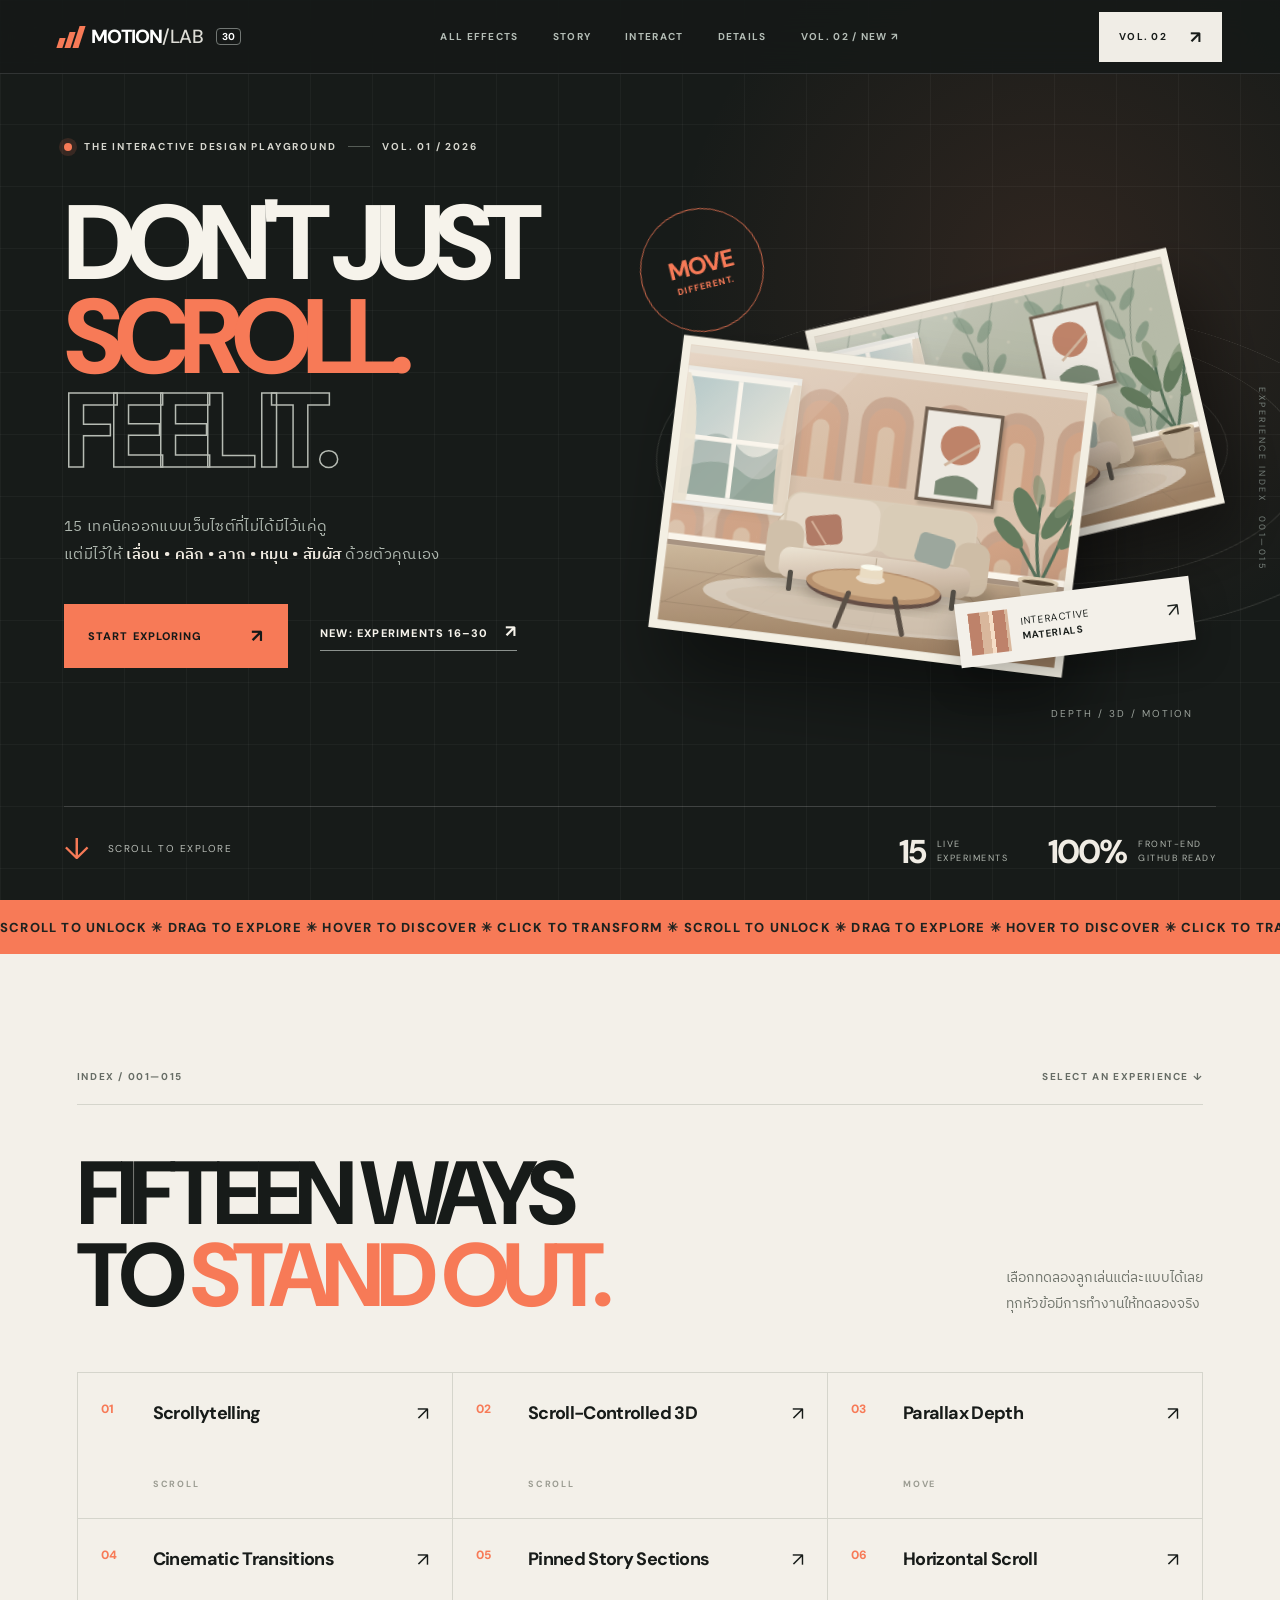
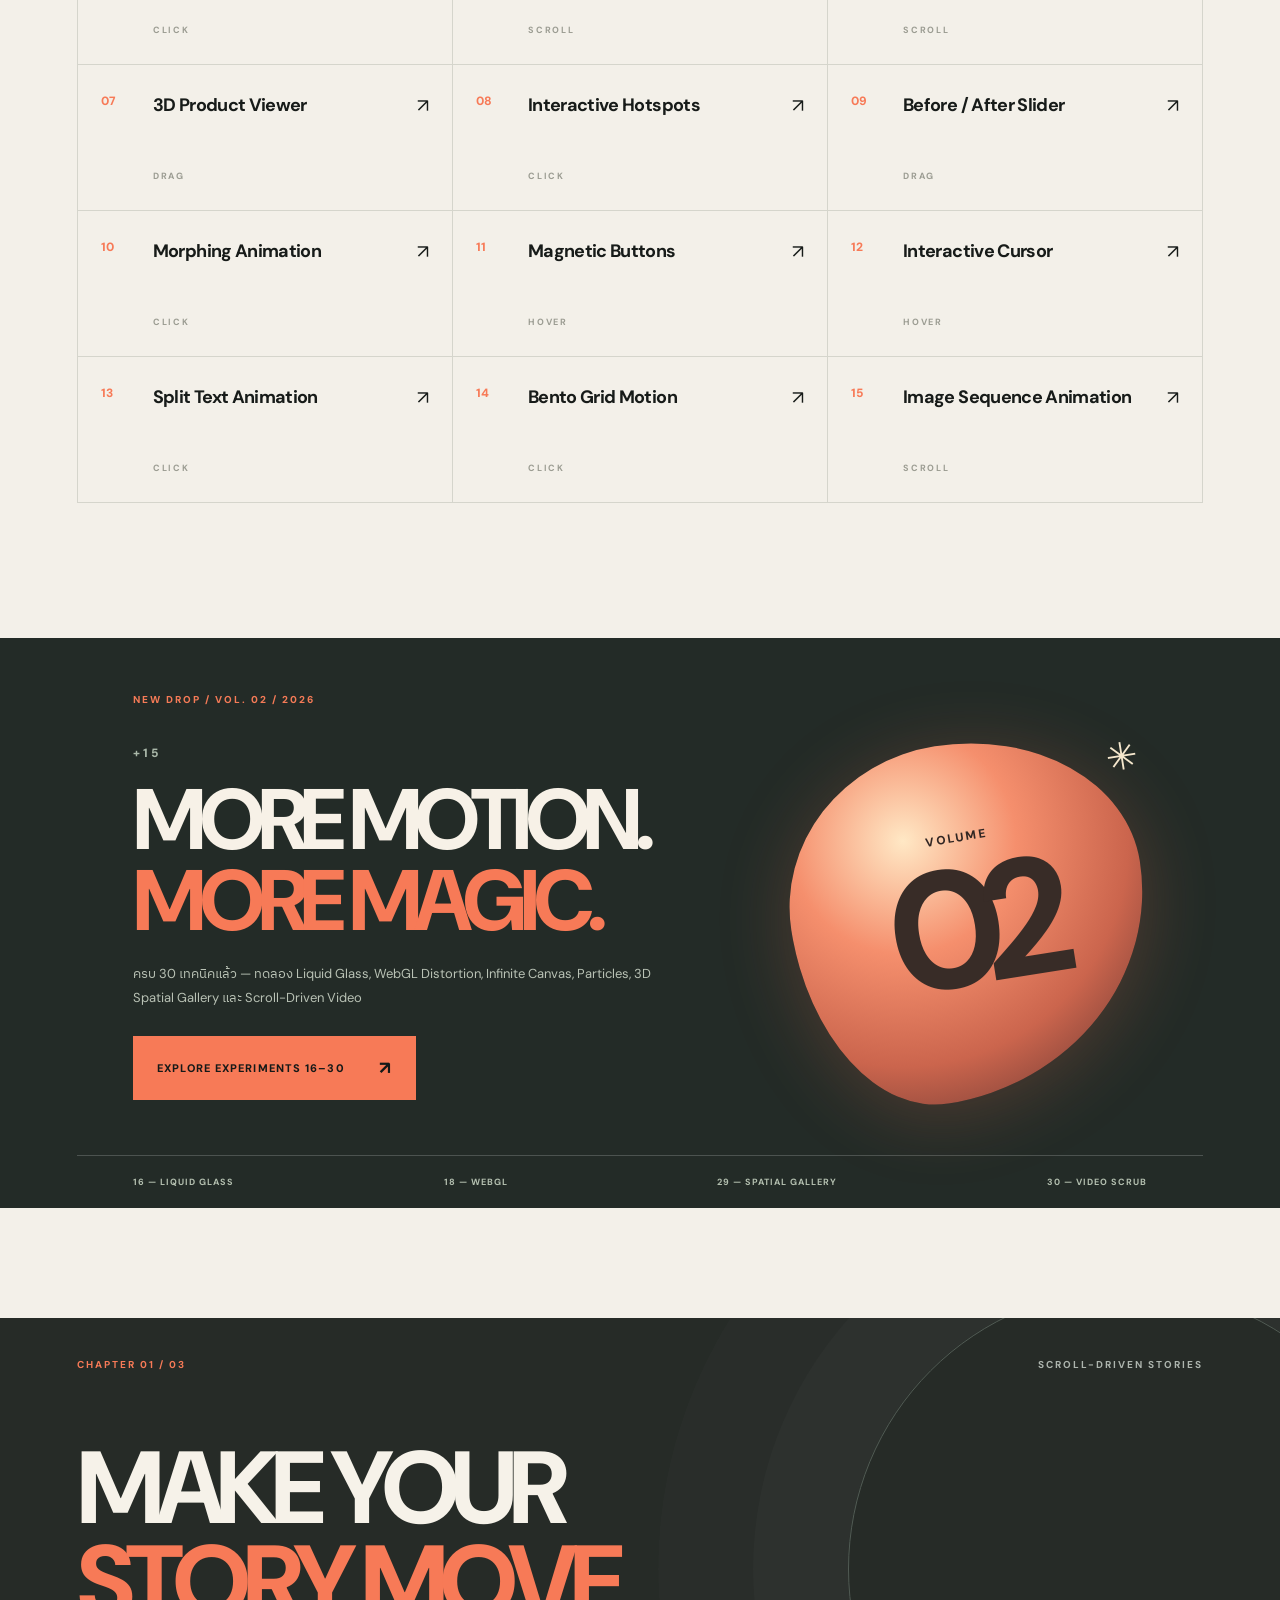
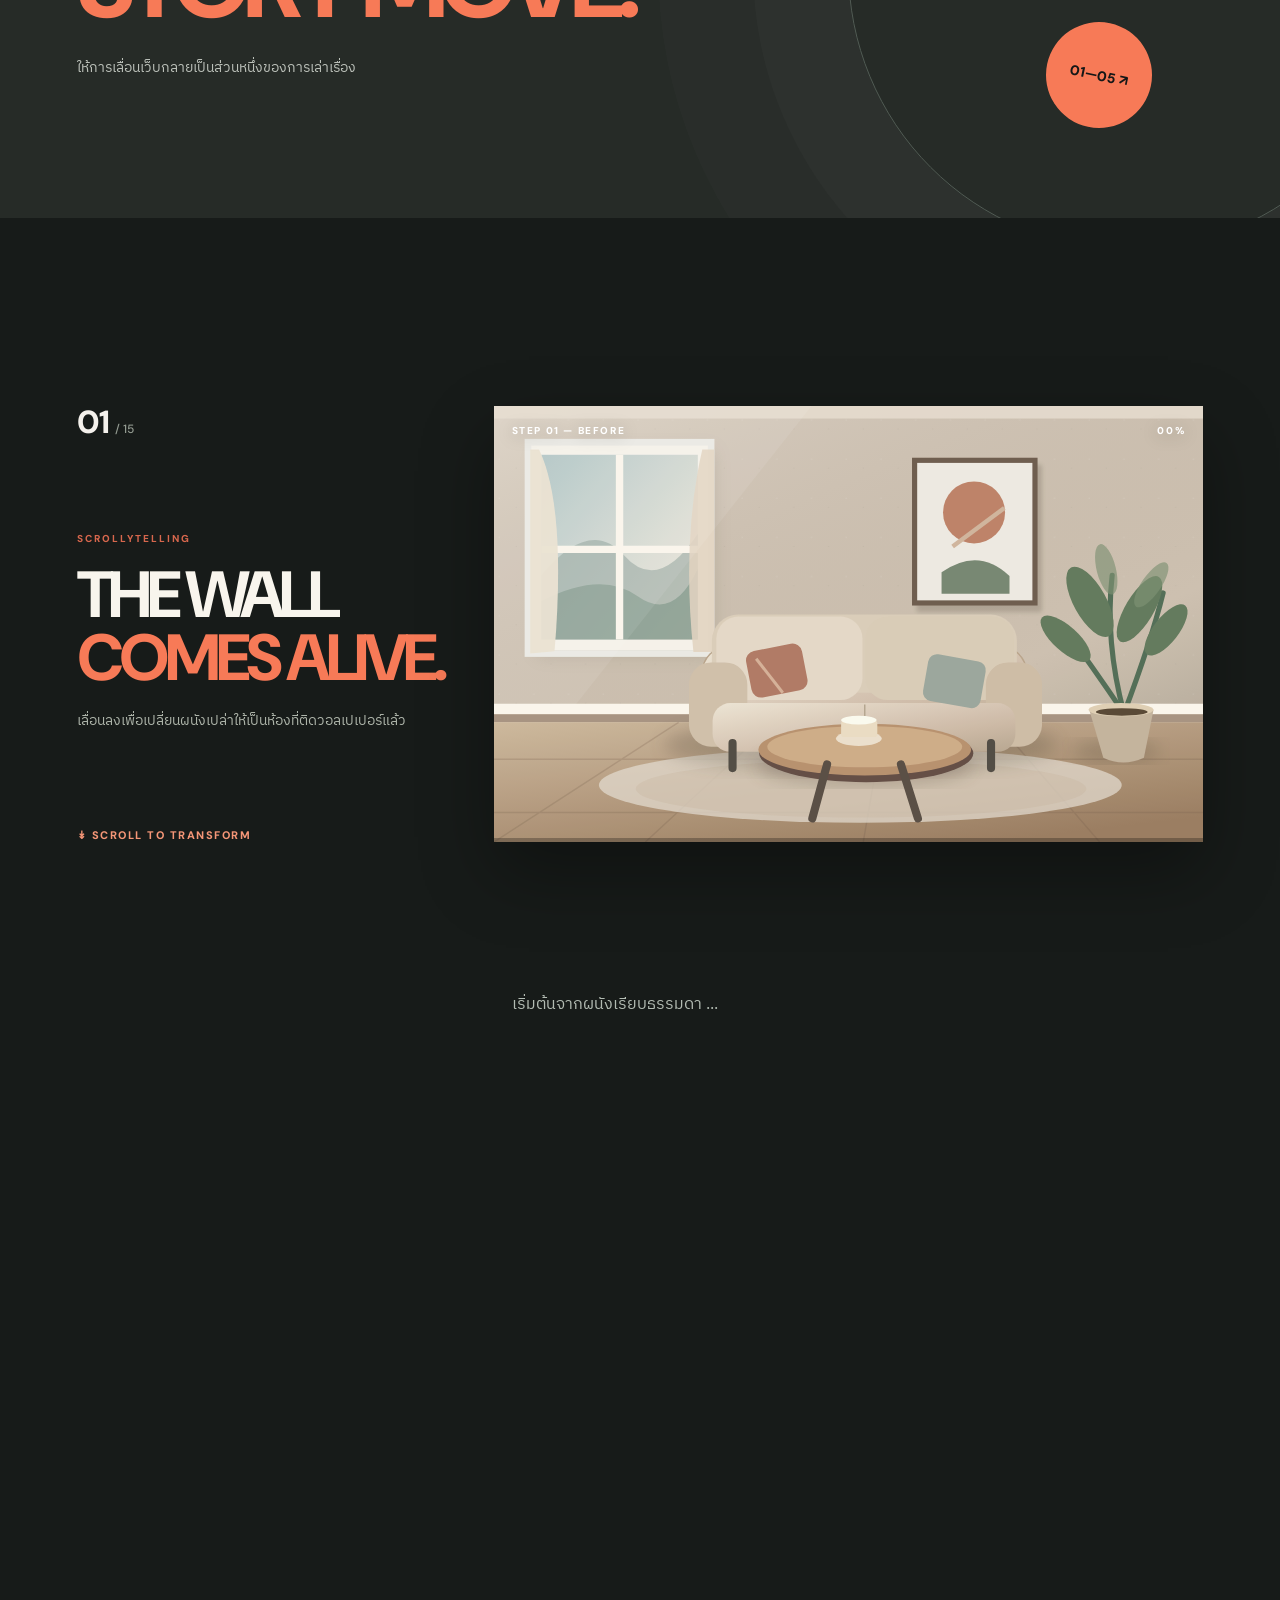
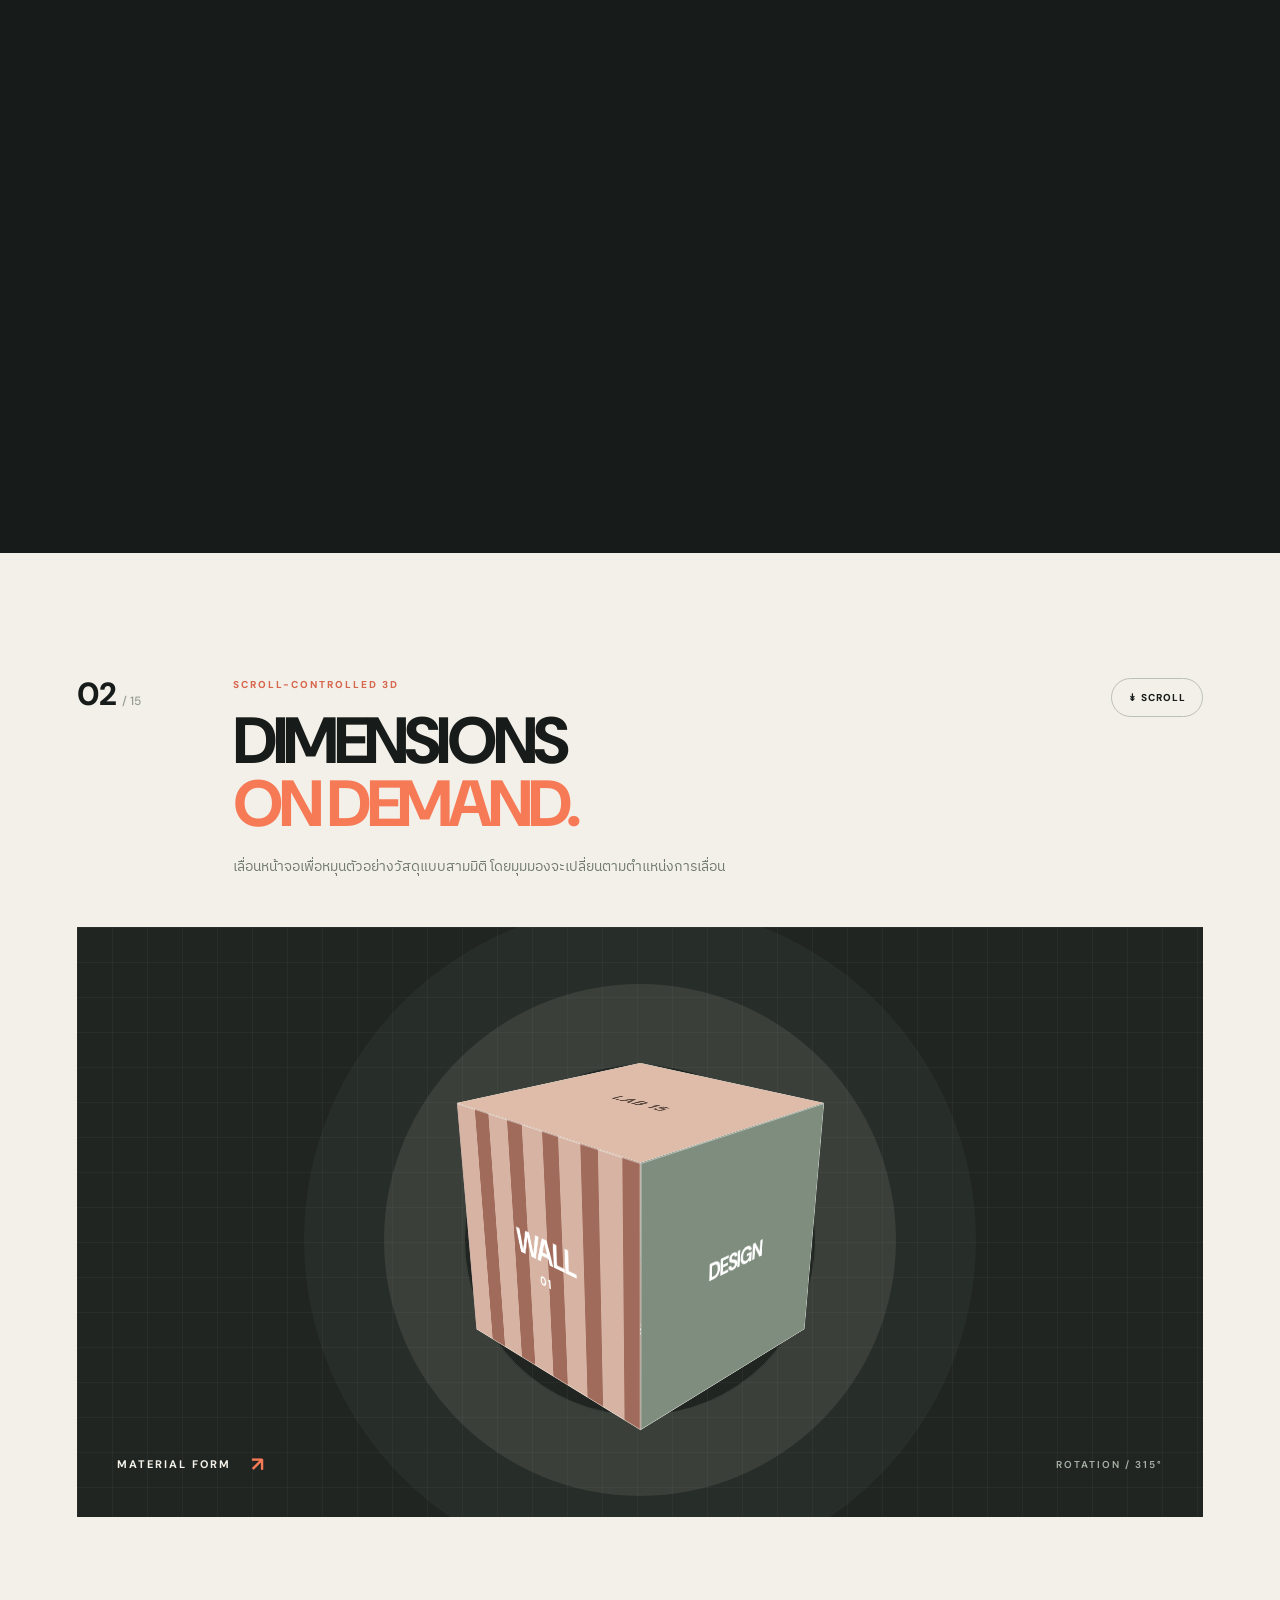
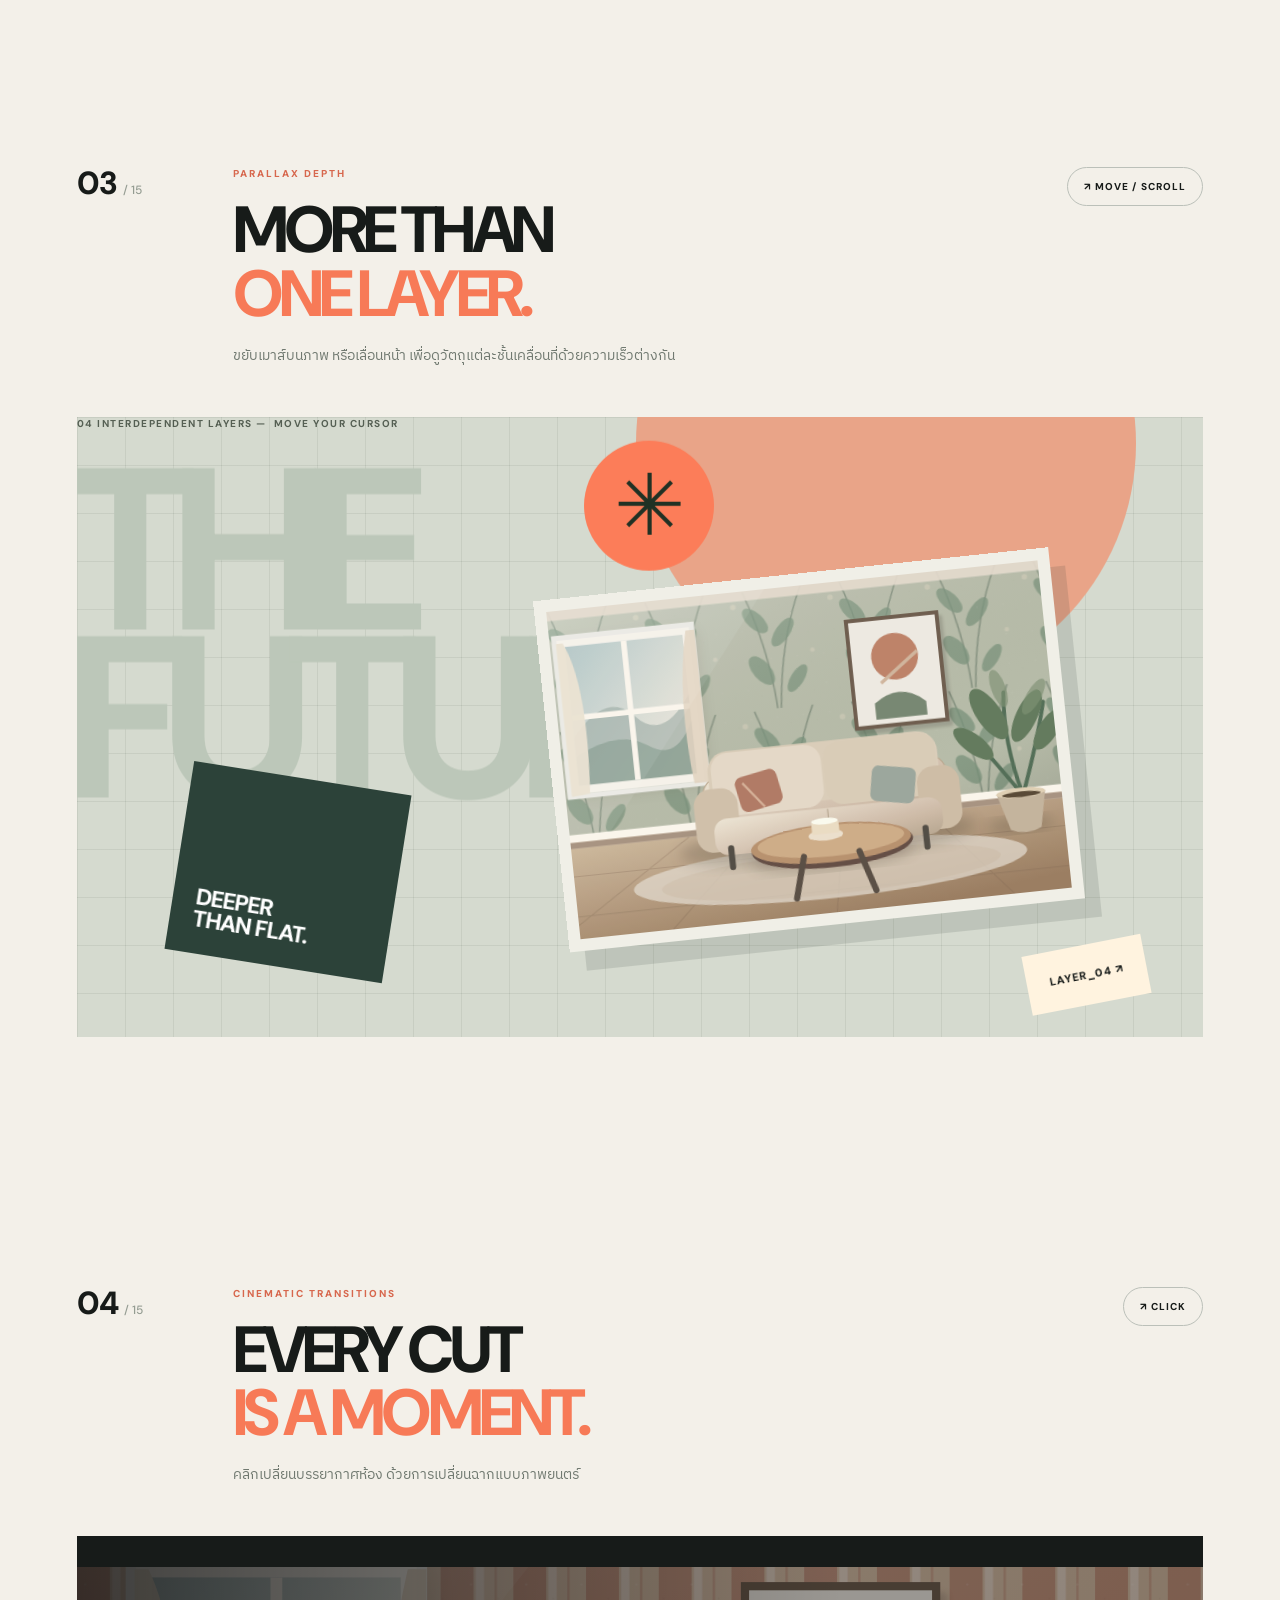
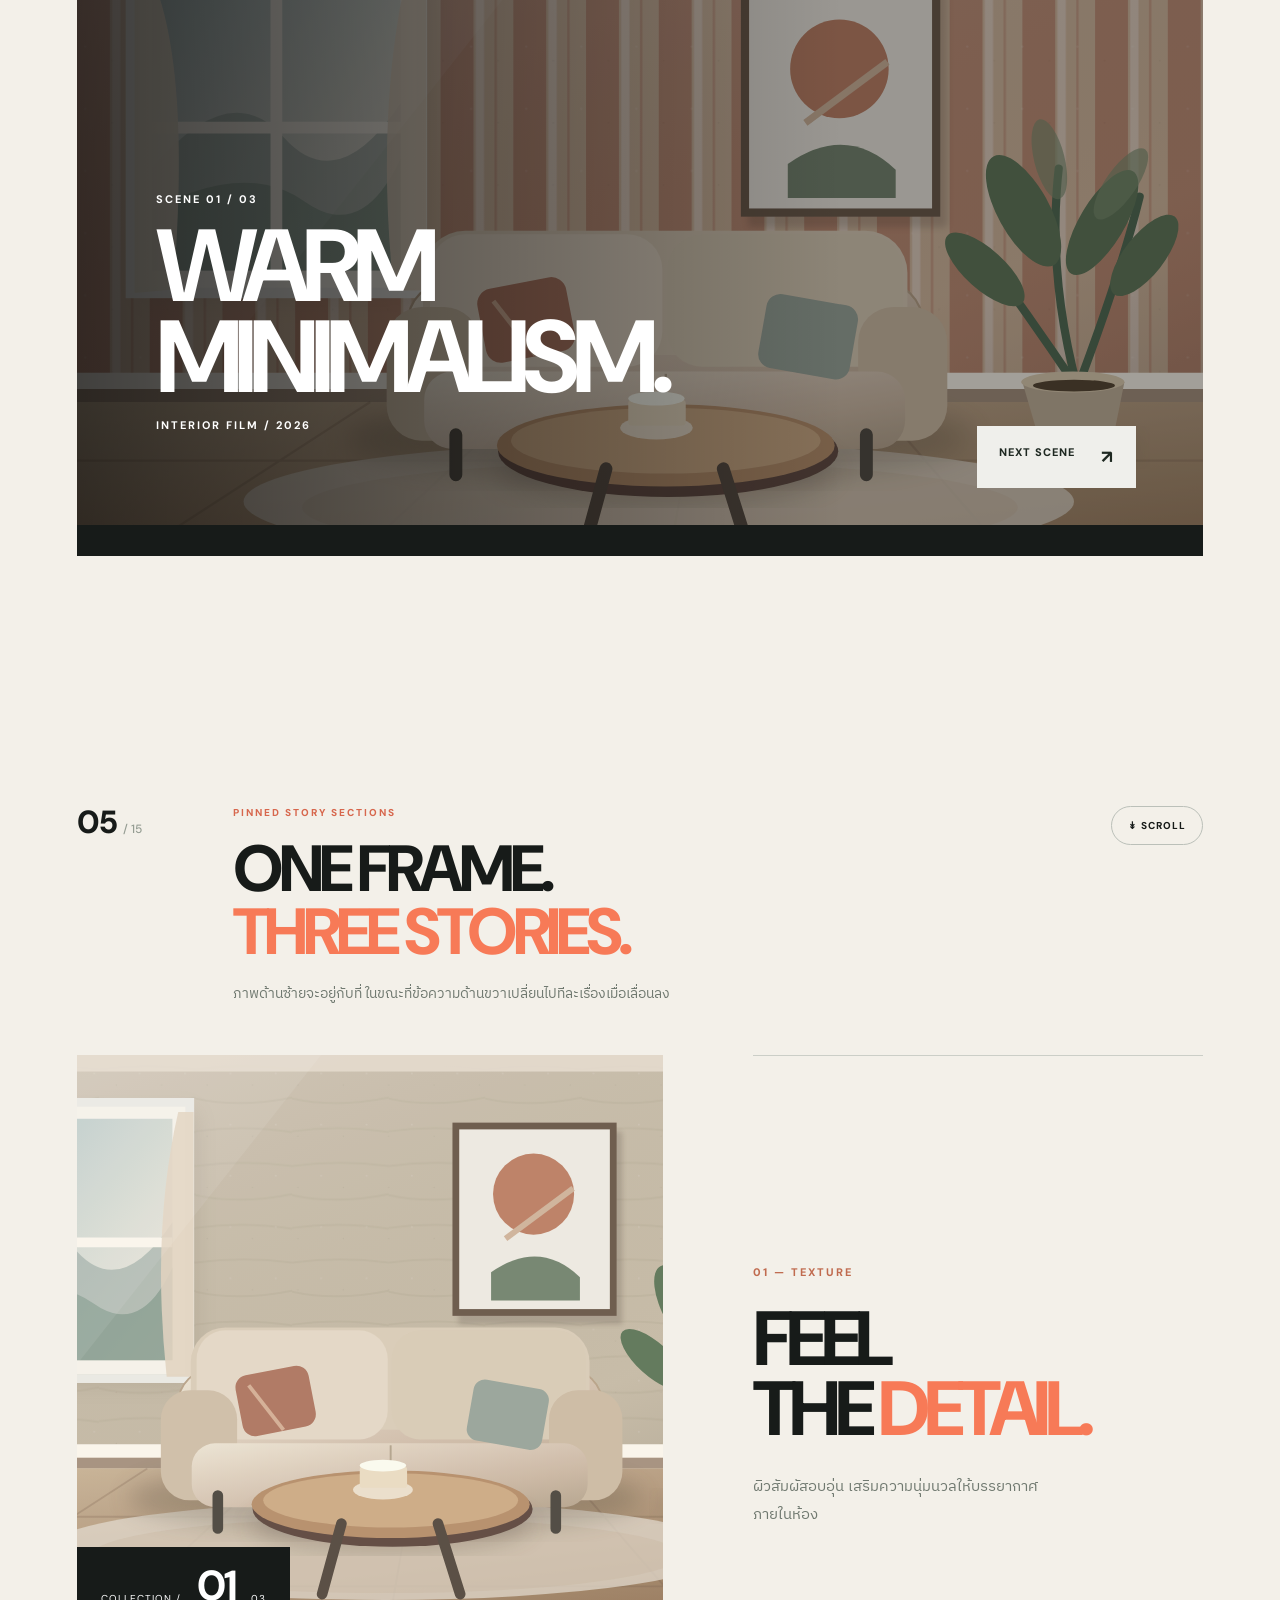
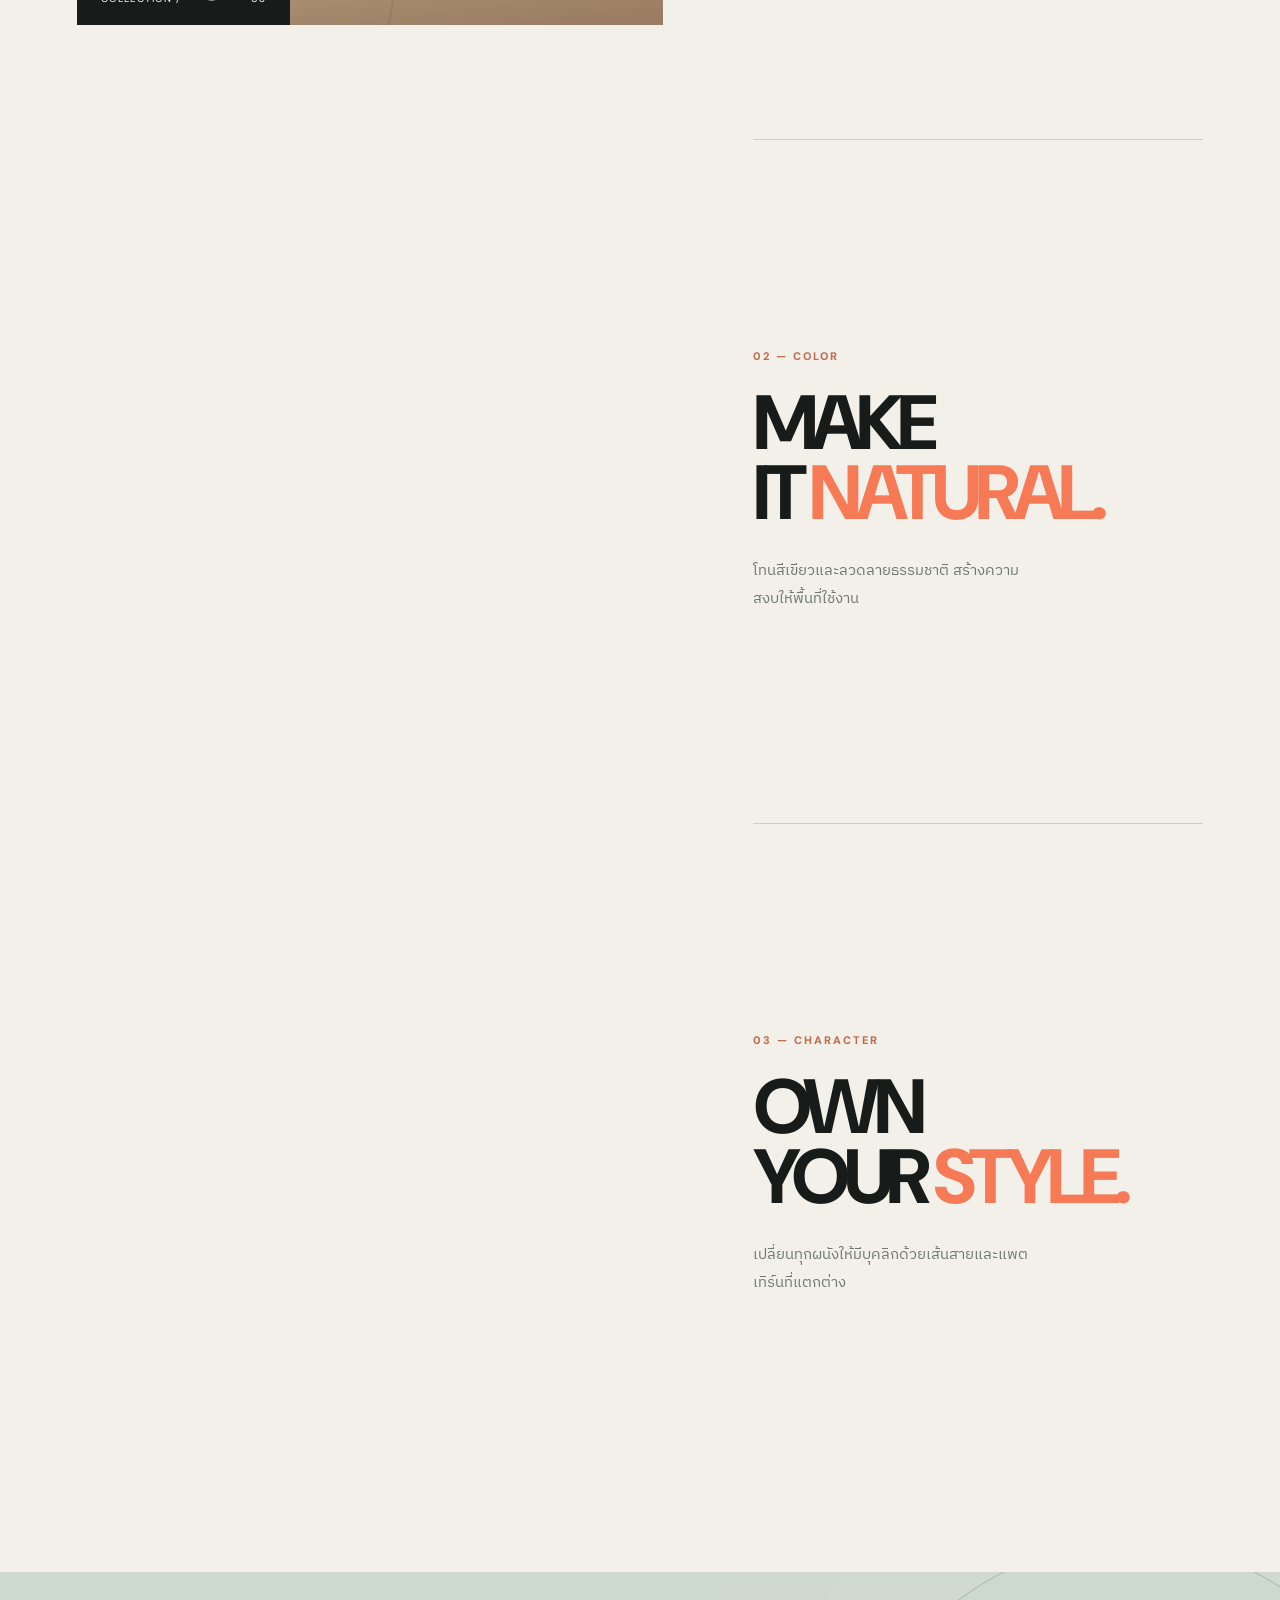
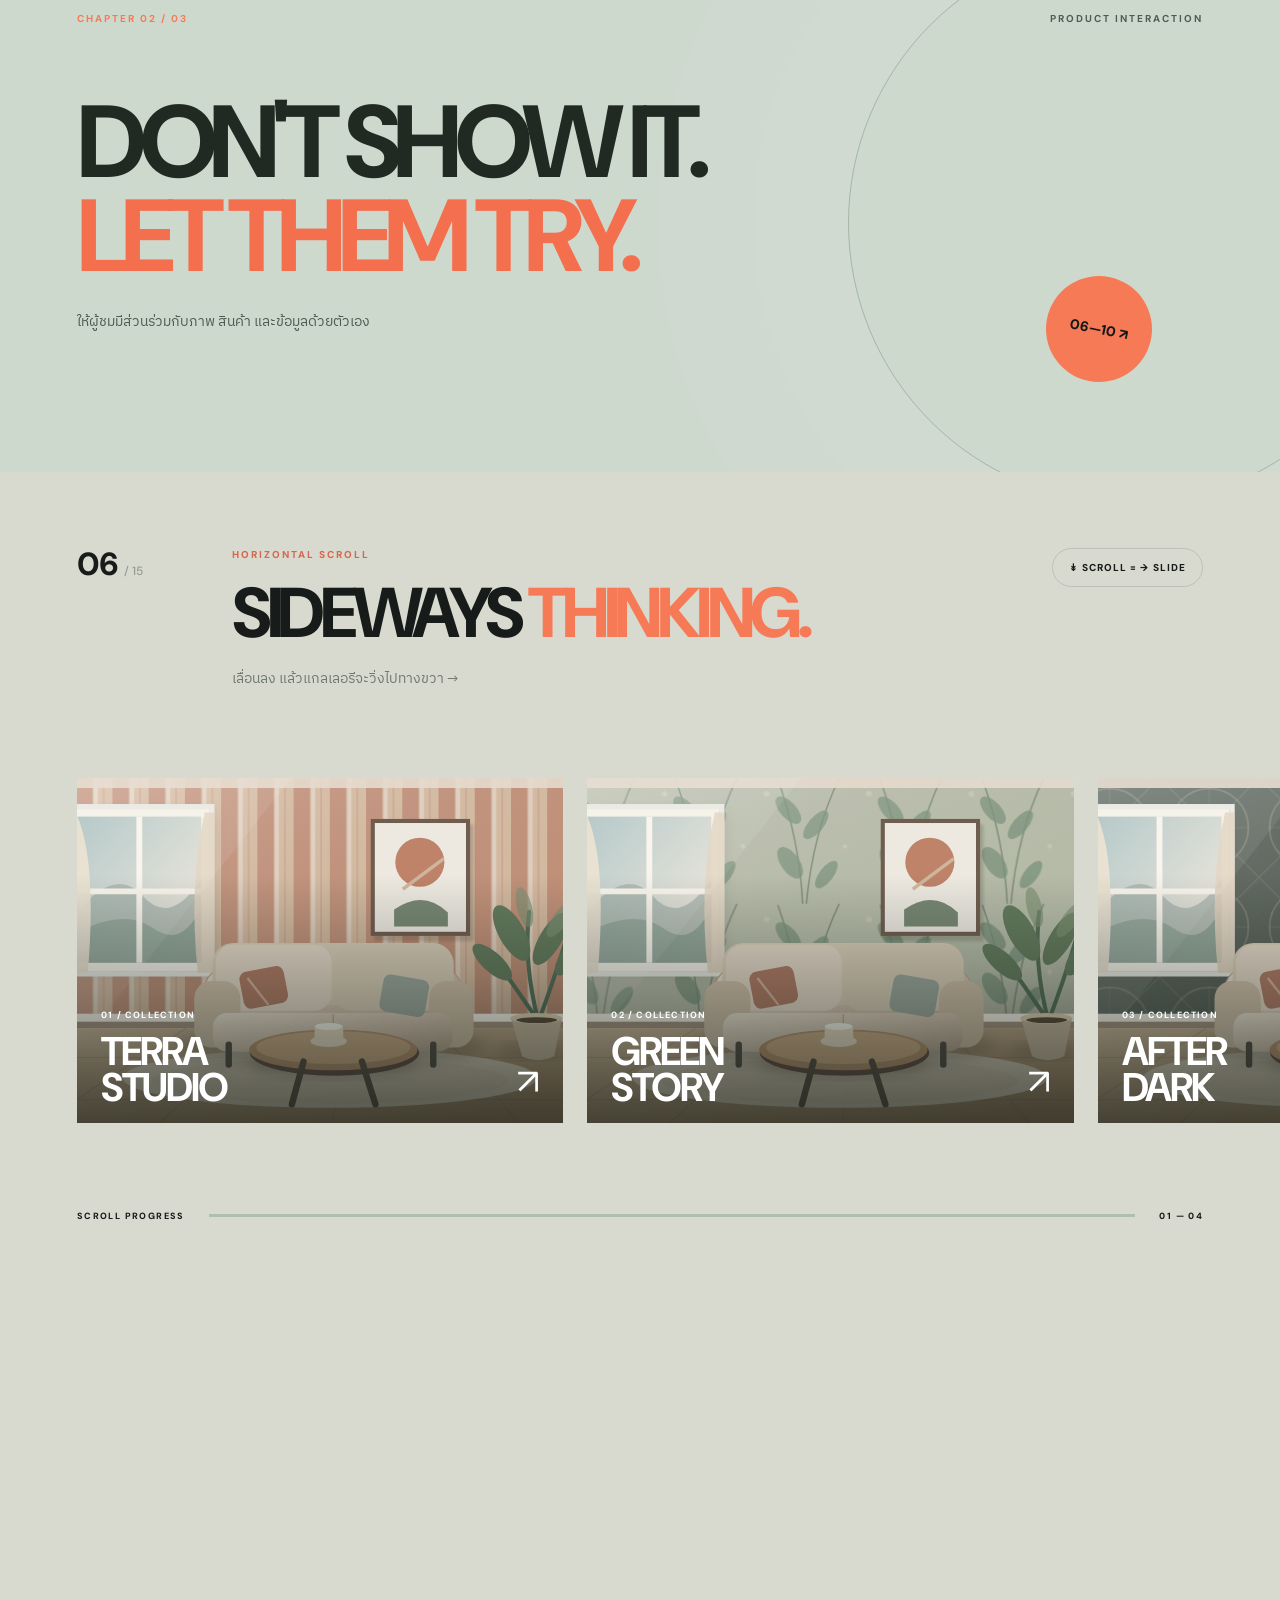
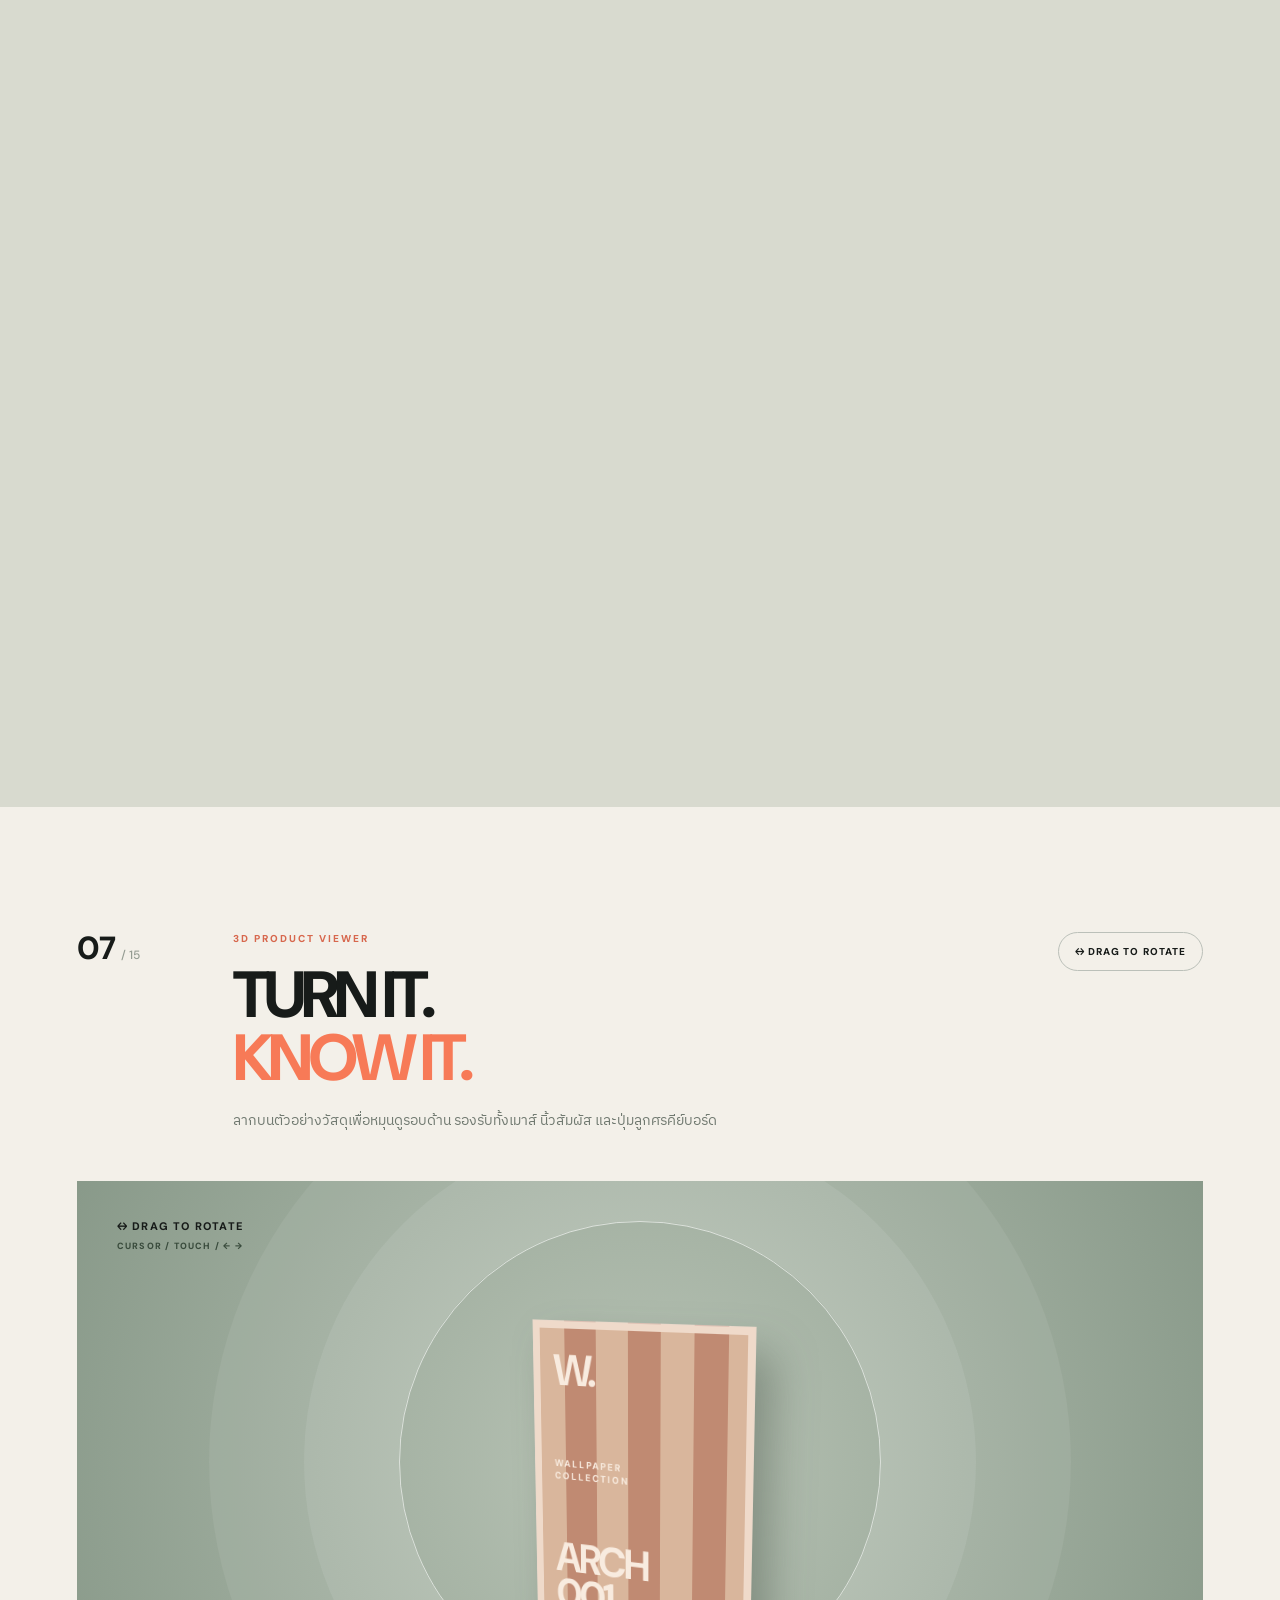
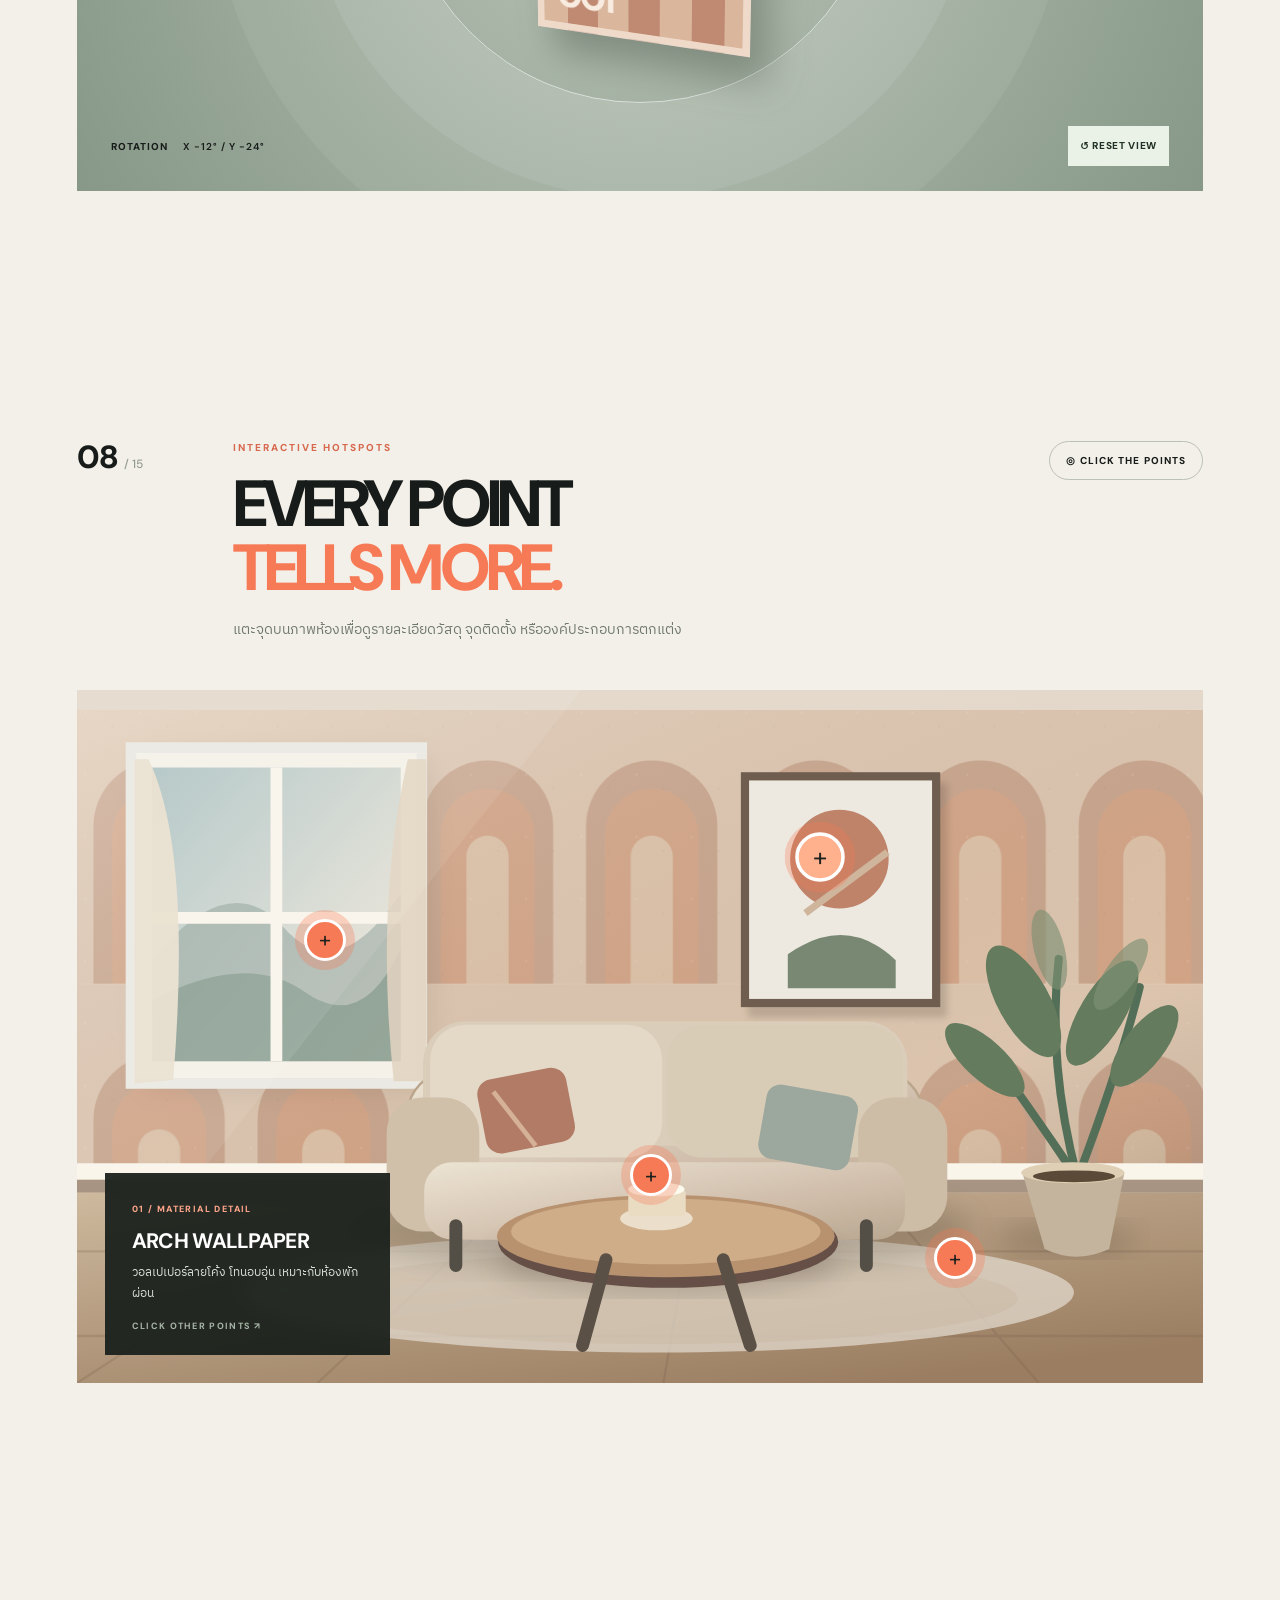
==== commit 8ad455dc: "Add files via upload" ====
--- a/index.html
+++ b/index.html
@@ -4,7 +4,7 @@
   <meta charset="utf-8">
   <meta name="viewport" content="width=device-width, initial-scale=1">
   <meta name="theme-color" content="#151918">
-  <meta name="description" content="MOTION LAB — 15 interactive website effects. ทดลอง Scrollytelling, 3D, Parallax, Before/After, Image Sequence และอีกมากมายบนเว็บจริง">
+  <meta name="description" content="MOTION LAB — 30 interactive website effects, volume one of two. ทดลอง Scrollytelling, 3D, Parallax, Before/After, Image Sequence และอีกมากมายบนเว็บจริง">
   <title>MOTION LAB / 15 Interactive Website Experiences</title>
   <link rel="preconnect" href="https://fonts.googleapis.com">
   <link rel="preconnect" href="https://fonts.gstatic.com" crossorigin>
@@ -14,9 +14,9 @@
 <body>
   <div class="scroll-progress" id="scrollProgress" aria-hidden="true"></div>
   <header class="topbar" id="topbar">
-    <a class="brand" href="#home" aria-label="MOTION LAB กลับหน้าต้น"><span class="brand-mark"><i></i><i></i><i></i></span><span>MOTION<span class="brand-light">/LAB</span></span><span class="brand-count">15</span></a>
-    <nav class="nav-links" aria-label="เมนูหลัก"><a href="#directory">ALL EFFECTS</a><a href="#chapter-story">STORY</a><a href="#chapter-interact">INTERACT</a><a href="#chapter-details">DETAILS</a></nav>
-    <a class="nav-cta" href="#directory">EXPLORE <span>↗</span></a>
+    <a class="brand" href="#home" aria-label="MOTION LAB กลับหน้าต้น"><span class="brand-mark"><i></i><i></i><i></i></span><span>MOTION<span class="brand-light">/LAB</span></span><span class="brand-count">30</span></a>
+    <nav class="nav-links" aria-label="เมนูหลัก"><a href="#directory">ALL EFFECTS</a><a href="#chapter-story">STORY</a><a href="#chapter-interact">INTERACT</a><a href="#chapter-details">DETAILS</a><a href="vol02.html#index">VOL. 02 / NEW ↗</a></nav>
+    <a class="nav-cta" href="vol02.html">VOL. 02 <span>↗</span></a>
     <button class="mobile-menu" id="menuToggle" aria-expanded="false" aria-label="เปิดเมนู"><span></span><span></span></button>
   </header>
   <main>
@@ -27,7 +27,7 @@
         <div class="eyebrow hero-eyebrow"><span class="eyebrow-dot"></span> THE INTERACTIVE DESIGN PLAYGROUND <span class="eyebrow-line"></span> VOL. 01 / 2026</div>
         <h1>DON'T JUST<br><em>SCROLL.</em><br><span class="hero-outline">FEEL IT.</span></h1>
         <p class="hero-sub">15 เทคนิคออกแบบเว็บไซต์ที่ไม่ได้มีไว้แค่ดู<br>แต่มีไว้ให้ <strong>เลื่อน • คลิก • ลาก • หมุน • สัมผัส</strong> ด้วยตัวคุณเอง</p>
-        <div class="hero-actions"><a class="btn btn-coral" href="#demo-1">START EXPLORING <span>↗</span></a><a class="text-link" href="#directory">VIEW ALL 15 <span>↘</span></a></div>
+        <div class="hero-actions"><a class="btn btn-coral" href="#demo-1">START EXPLORING <span>↗</span></a><a class="text-link" href="vol02.html#index">NEW: EXPERIMENTS 16–30 <span>↗</span></a></div>
       </div>
       <div class="hero-art" aria-label="ภาพตัวอย่างชั้นงานออกแบบที่เคลื่อนไหว">
         <div class="hero-rings"><div></div><div></div><div></div></div>
@@ -62,6 +62,8 @@
         <a href="#demo-15"><span>15</span><b>Image Sequence Animation</b><small>SCROLL</small><i>↗</i></a>
       </div>
     </section>
+
+    <section class="vol02-bridge section-wrap" aria-labelledby="vol02BridgeTitle"><span class="bridge-eyebrow">NEW DROP / VOL. 02 / 2026</span><div class="bridge-inner"><div><span class="bridge-count">+15</span><h2 id="vol02BridgeTitle">MORE MOTION.<br><em>MORE MAGIC.</em></h2><p>ครบ 30 เทคนิคแล้ว — ทดลอง Liquid Glass, WebGL Distortion, Infinite Canvas, Particles, 3D Spatial Gallery และ Scroll-Driven Video</p><a class="btn btn-coral" href="vol02.html#index">EXPLORE EXPERIMENTS 16–30 <span>↗</span></a></div><div class="bridge-graphic" aria-hidden="true"><span>VOLUME</span><strong>02</strong><i>✳</i></div></div><div class="bridge-index"><span>16 — LIQUID GLASS</span><span>18 — WEBGL</span><span>29 — SPATIAL GALLERY</span><span>30 — VIDEO SCRUB</span></div></section>
 
     <div class="chapter" id="chapter-story"><div class="chapter-label"><span class="chap-no">CHAPTER 01 / 03</span><span>SCROLL-DRIVEN STORIES</span></div><h2>MAKE YOUR<br><i>STORY MOVE.</i></h2><p>ให้การเลื่อนเว็บกลายเป็นส่วนหนึ่งของการเล่าเรื่อง</p><div class="chapter-circle">01—05 ↗</div></div>
 
@@ -138,7 +140,7 @@
 
     <section id="demo-15" class="sequence-demo scroll-track" data-demo="15"><div class="sequence-sticky"><div class="sequence-copy"><div class="experience-num">15 <span>/ 15</span></div><span class="experience-kicker">IMAGE SEQUENCE ANIMATION</span><h3>FRAME<br>BY <em>FRAME.</em></h3><p>48 เฟรมภาพจริงที่สร้างไว้ล่วงหน้า เลื่อนหน้าเพื่อควบคุมการติดวอลเปเปอร์แบบเฟรมต่อเฟรม หรือทดลองลากแถบด้านล่าง</p><div class="sequence-state"><span>FRAME</span><strong id="sequenceNumber">01</strong><span>/ 48</span></div><input type="range" min="0" max="47" value="0" id="sequenceRange" aria-label="เลื่อนดูภาพเคลื่อนไหวทีละเฟรม"><div class="sequence-small">↡ SCROLL OR DRAG THE TIMELINE</div></div><div class="sequence-display"><canvas id="sequenceCanvas" width="960" height="590" aria-label="ภาพเคลื่อนไหวการเปลี่ยนห้องก่อนและหลังติดวอลเปเปอร์"></canvas><div class="sequence-caption"><span>PROJECT: WALL TRANSFORMATION</span><span id="sequencePercent">000%</span></div></div></div></section>
 
-    <section class="final-cta"><div class="final-orb" aria-hidden="true">✳</div><span class="final-kicker">END OF EXPERIENCE / 015</span><h2>THE BEST WEBSITES<br>AREN'T JUST SEEN.<br><em>THEY'RE FELT.</em></h2><p>นี่คือตัวอย่าง Front-end Interactions ทั้ง 15 เทคนิค<br>สามารถนำแนวคิดไปประยุกต์กับเว็บสินค้า เว็บไซต์แบรนด์ และ Landing Page ได้</p><div class="final-actions"><a href="#directory" class="btn btn-coral">EXPLORE AGAIN ↗</a><a href="#home" class="text-link">BACK TO TOP ↑</a></div><div class="final-bottom"><span>MOTION/LAB — AN INTERACTIVE WEB SHOWCASE</span><span>MADE WITH HTML / CSS / JAVASCRIPT</span></div></section>
+    <section class="final-cta"><div class="final-orb" aria-hidden="true">✳</div><span class="final-kicker">END OF EXPERIENCE / 015</span><h2>THE BEST WEBSITES<br>AREN'T JUST SEEN.<br><em>THEY'RE FELT.</em></h2><p>นี่คือตัวอย่าง Front-end Interactions ทั้ง 15 เทคนิค<br>สามารถนำแนวคิดไปประยุกต์กับเว็บสินค้า เว็บไซต์แบรนด์ และ Landing Page ได้</p><div class="final-actions"><a href="vol02.html" class="btn btn-coral">EXPLORE VOL. 02 ↗</a><a href="#home" class="text-link">BACK TO TOP ↑</a></div><div class="final-bottom"><span>MOTION/LAB — AN INTERACTIVE WEB SHOWCASE</span><span>MADE WITH HTML / CSS / JAVASCRIPT</span></div></section>
   </main>
   <script src="app.js" defer></script>
 </body>
--- a/styles.css
+++ b/styles.css
@@ -49,3 +49,6 @@
 /* Final visual QA refinements */
 .viewer-face{backface-visibility:hidden}
 @media(max-width:760px){.cinema-caption h4{font-size:clamp(39px,11vw,50px)}}
+
+/* Volume 02 bridge: an additive entry point; original 15 experiments unchanged. */
+.vol02-bridge{margin-top:5px;margin-bottom:110px;position:relative;padding-top:55px;padding-bottom:0;background:#232b27;color:#f7f1e7;overflow:hidden;isolation:isolate}.bridge-eyebrow{position:relative;z-index:2;display:block;margin:0 5%;color:#f57b57;font-size:10px;font-weight:800;letter-spacing:2px}.bridge-inner{display:grid;grid-template-columns:65% 35%;gap:0;padding:35px 5% 55px;align-items:center}.bridge-count{font-size:12px;letter-spacing:3px;color:#aab8a9;font-weight:800}.vol02-bridge h2{font-size:clamp(51px,6.7vw,95px);letter-spacing:-.085em;line-height:.95;font-weight:800;margin:18px 0 19px}.vol02-bridge p{font-size:13px;line-height:1.9;color:#b9c2b5;max-width:530px;margin:0 0 25px}.bridge-graphic{width:min(390px,100%);aspect-ratio:1;border-radius:48% 52% 64% 36%/45% 41% 59% 55%;background:radial-gradient(circle at 35% 25%,#ffe8c5,#f58f6d 32%,#cb654d 64%,#552d2c);display:flex;justify-content:center;align-items:center;flex-direction:column;position:relative;box-shadow:0 10px 75px #f57b5738;transform:rotate(-9deg)}.bridge-graphic span{font-size:12px;letter-spacing:2px;color:#312623;font-weight:800}.bridge-graphic strong{font-size:clamp(95px,13vw,180px);letter-spacing:-.13em;line-height:1;font-weight:800;color:#382c27}.bridge-graphic i{font-size:38px;font-style:normal;position:absolute;right:-15px;top:15px;color:#f5e7cd}.bridge-index{border-top:1px solid #ffffff30;padding:20px 5%;display:flex;gap:20px;justify-content:space-between;font-size:9px;letter-spacing:1px;font-weight:700;color:#b4c0b0}@media(max-width:760px){.vol02-bridge{margin-bottom:65px;padding-top:35px}.bridge-inner{display:block;padding-bottom:40px}.bridge-graphic{position:absolute;right:-15%;top:15%;width:54%;opacity:.35}.vol02-bridge h2{font-size:clamp(42px,10vw,62px)}.vol02-bridge p{position:relative;z-index:2;font-size:11px;max-width:75%}.vol02-bridge .btn{position:relative;z-index:2;min-width:0;font-size:9px;padding:14px}.bridge-index{flex-wrap:wrap;justify-content:start;gap:9px 15px;font-size:7px}}
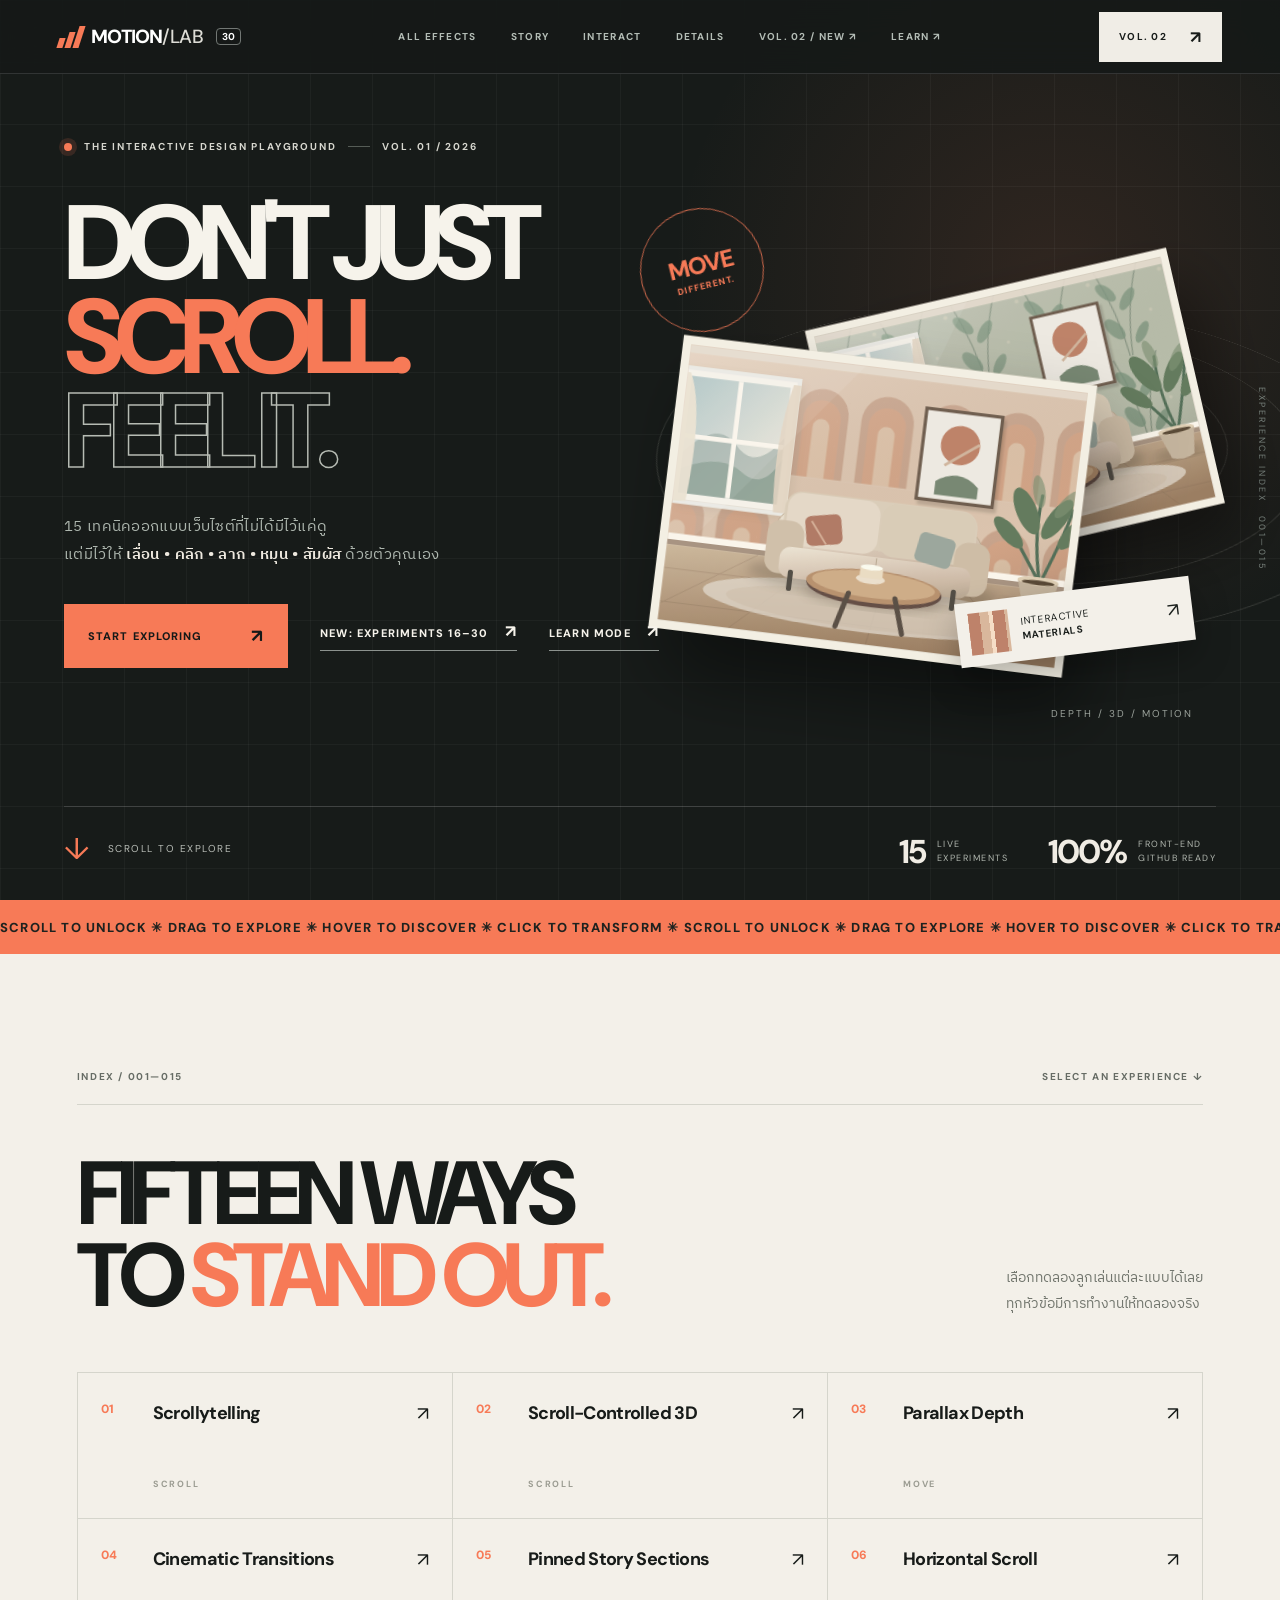
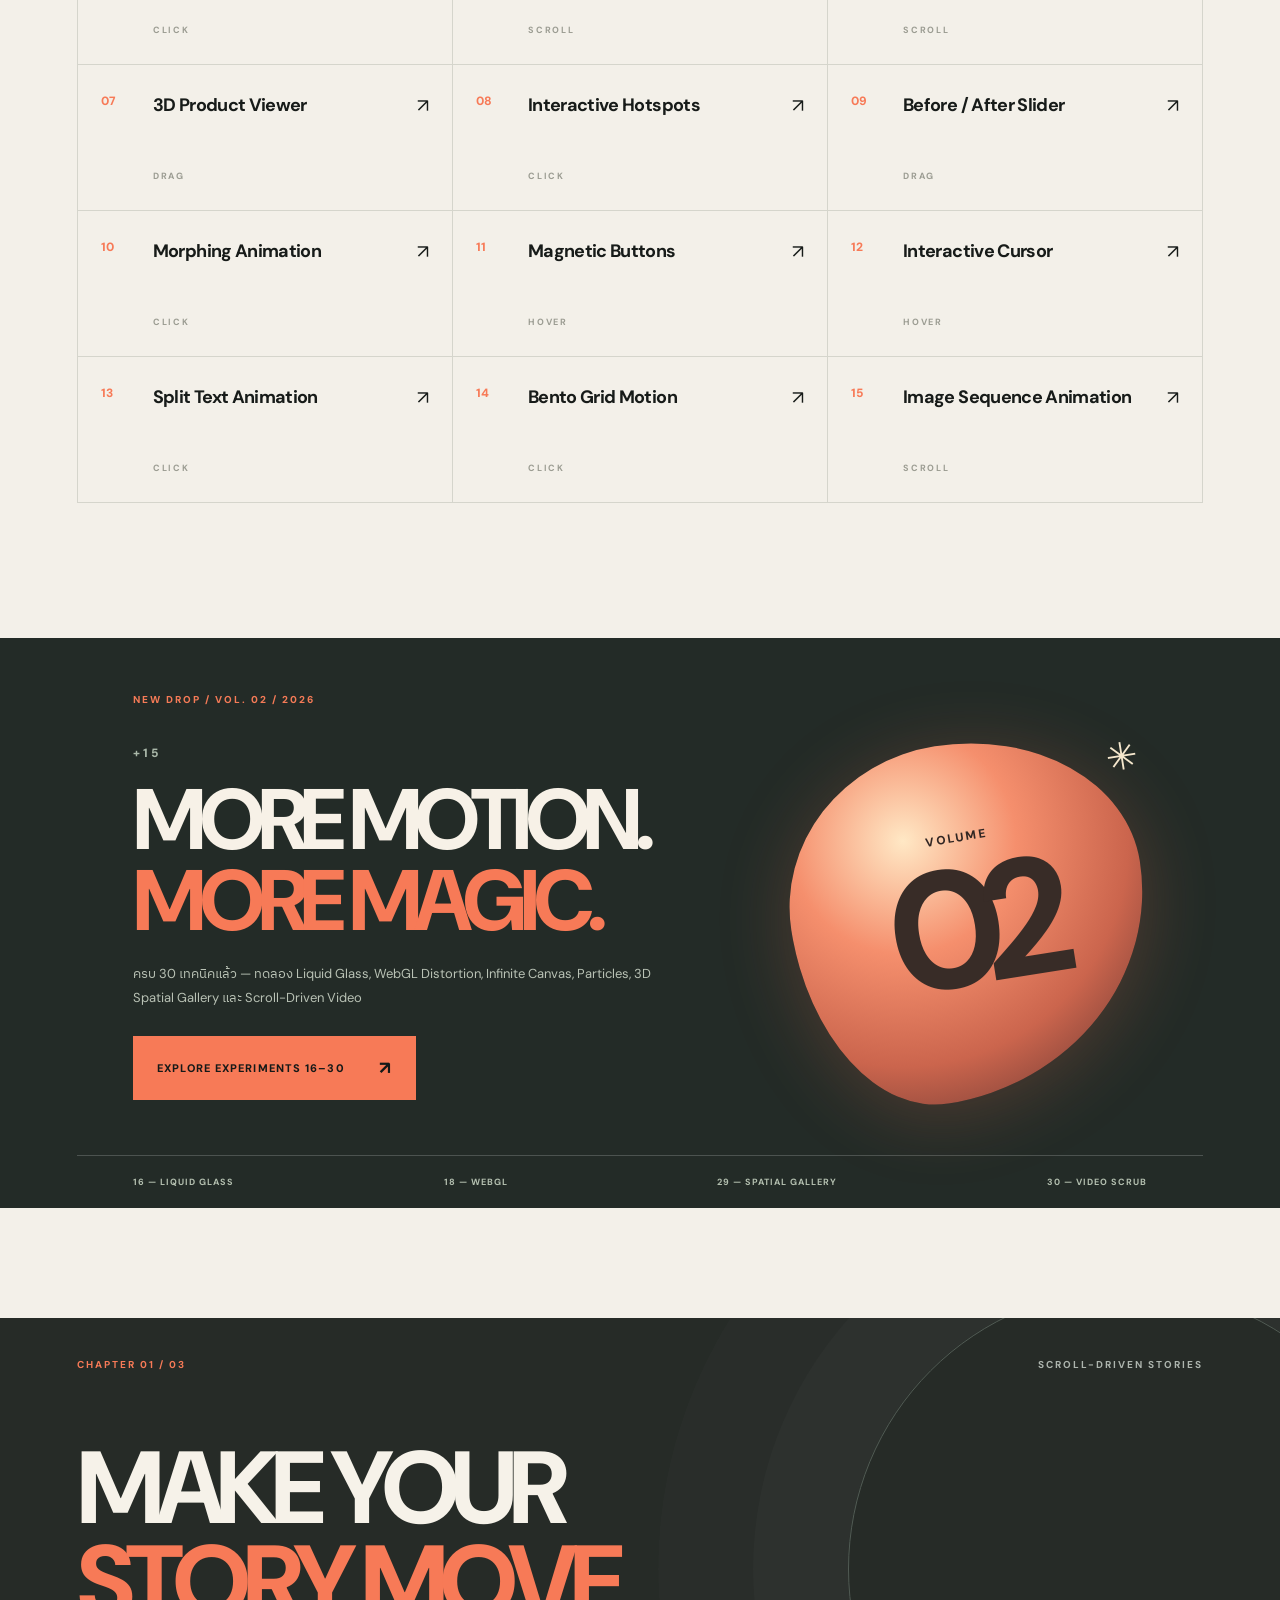
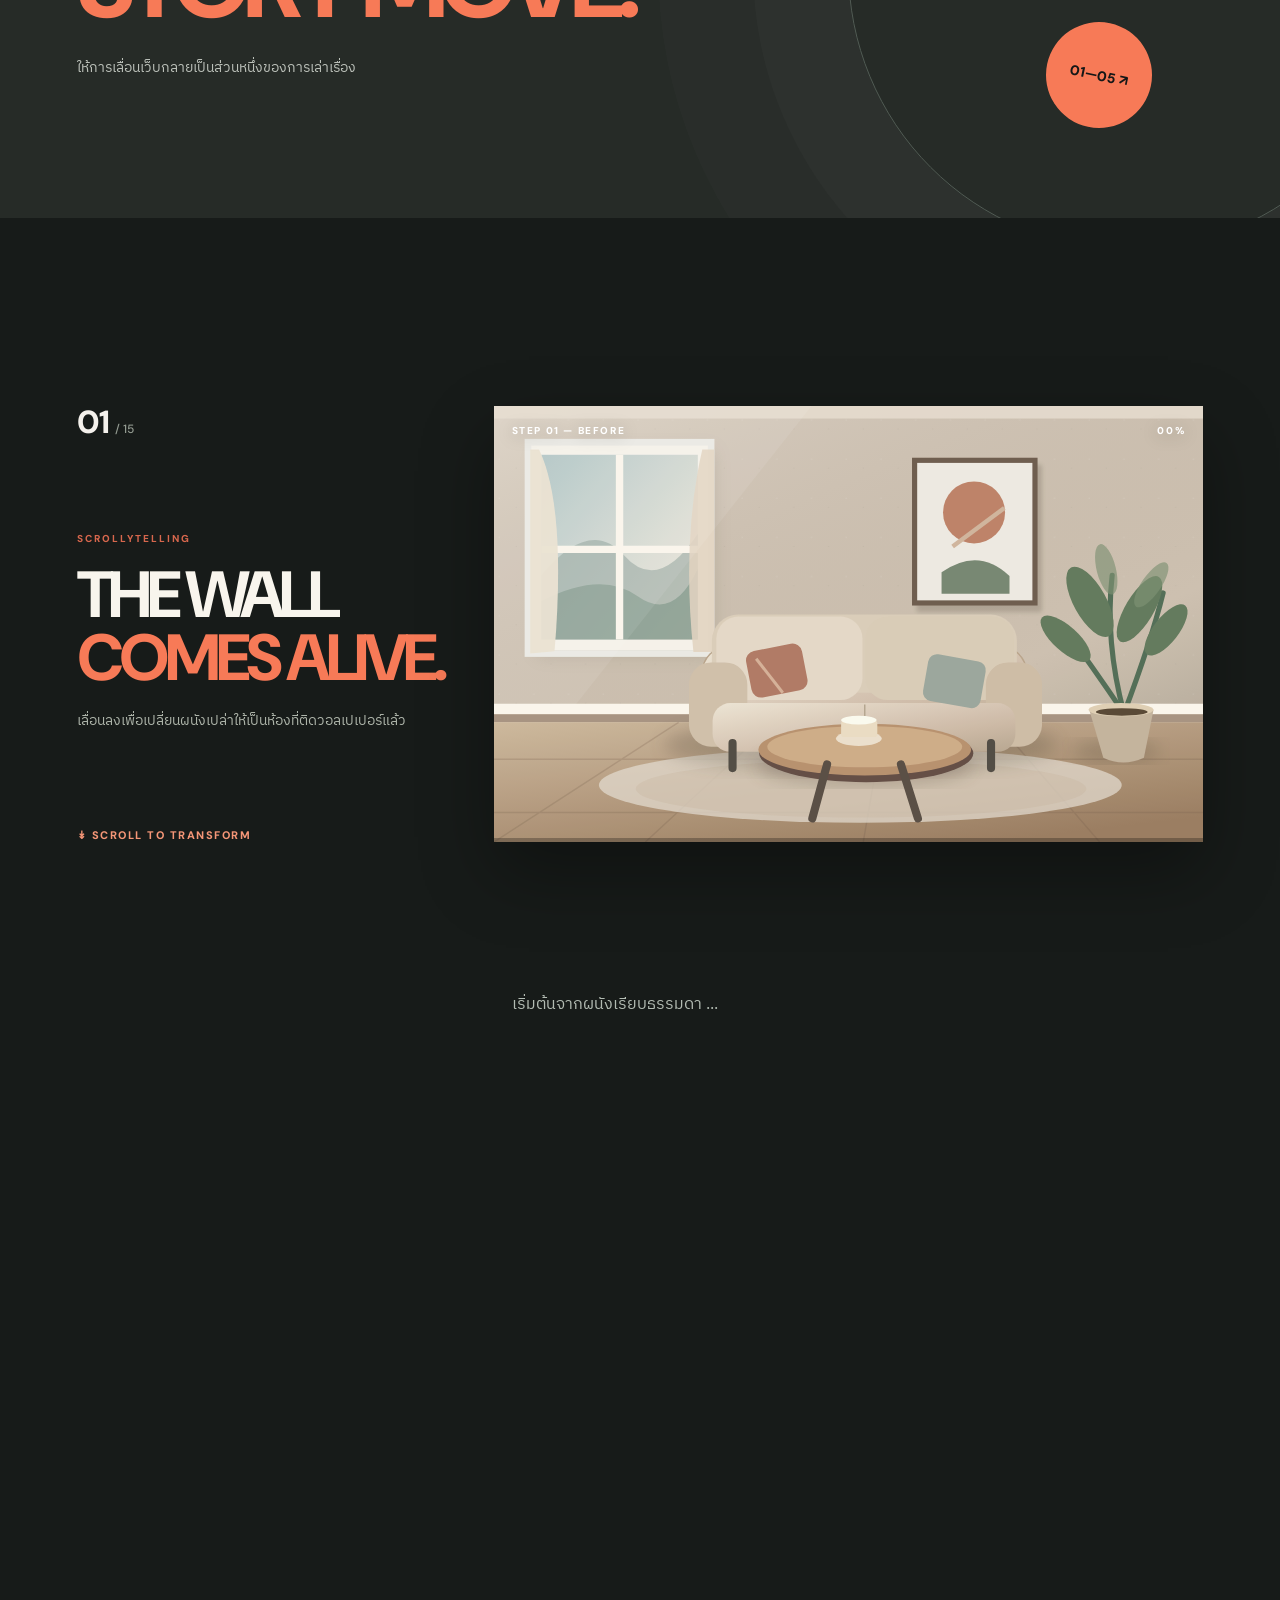
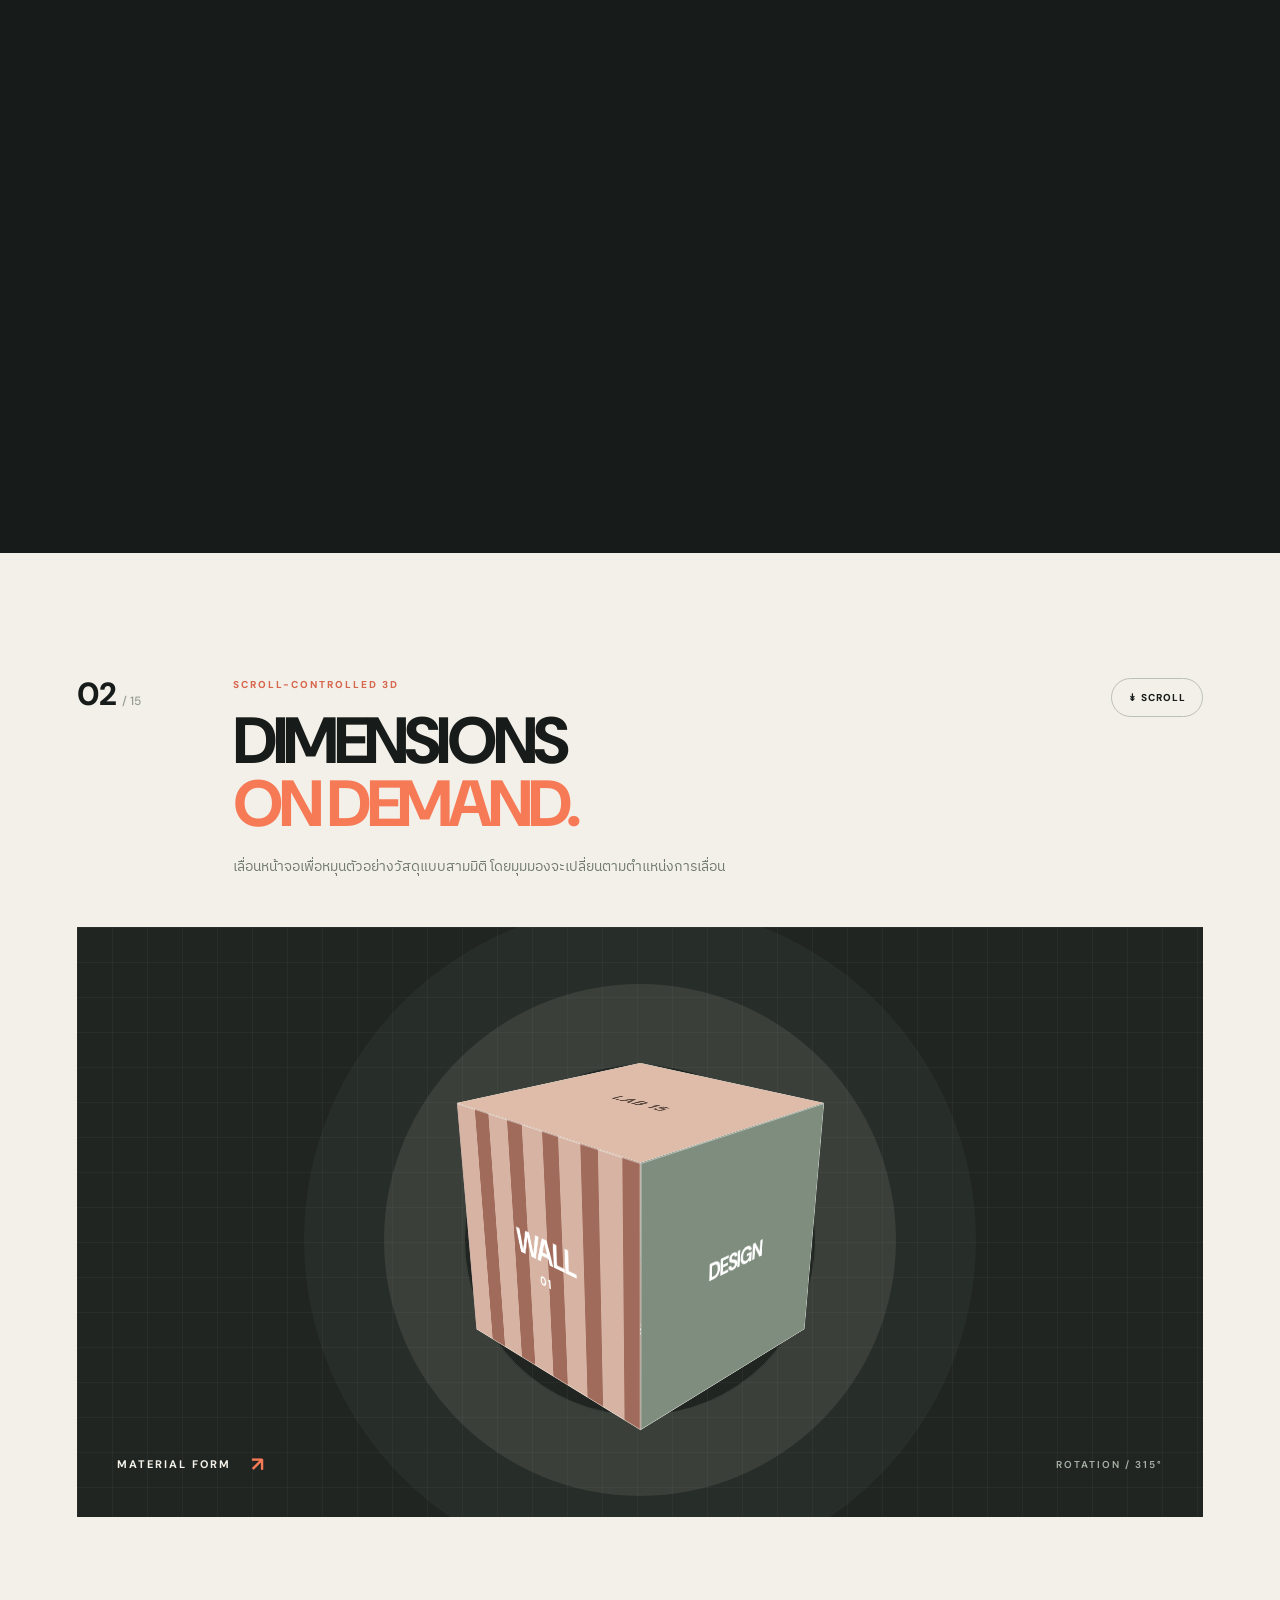
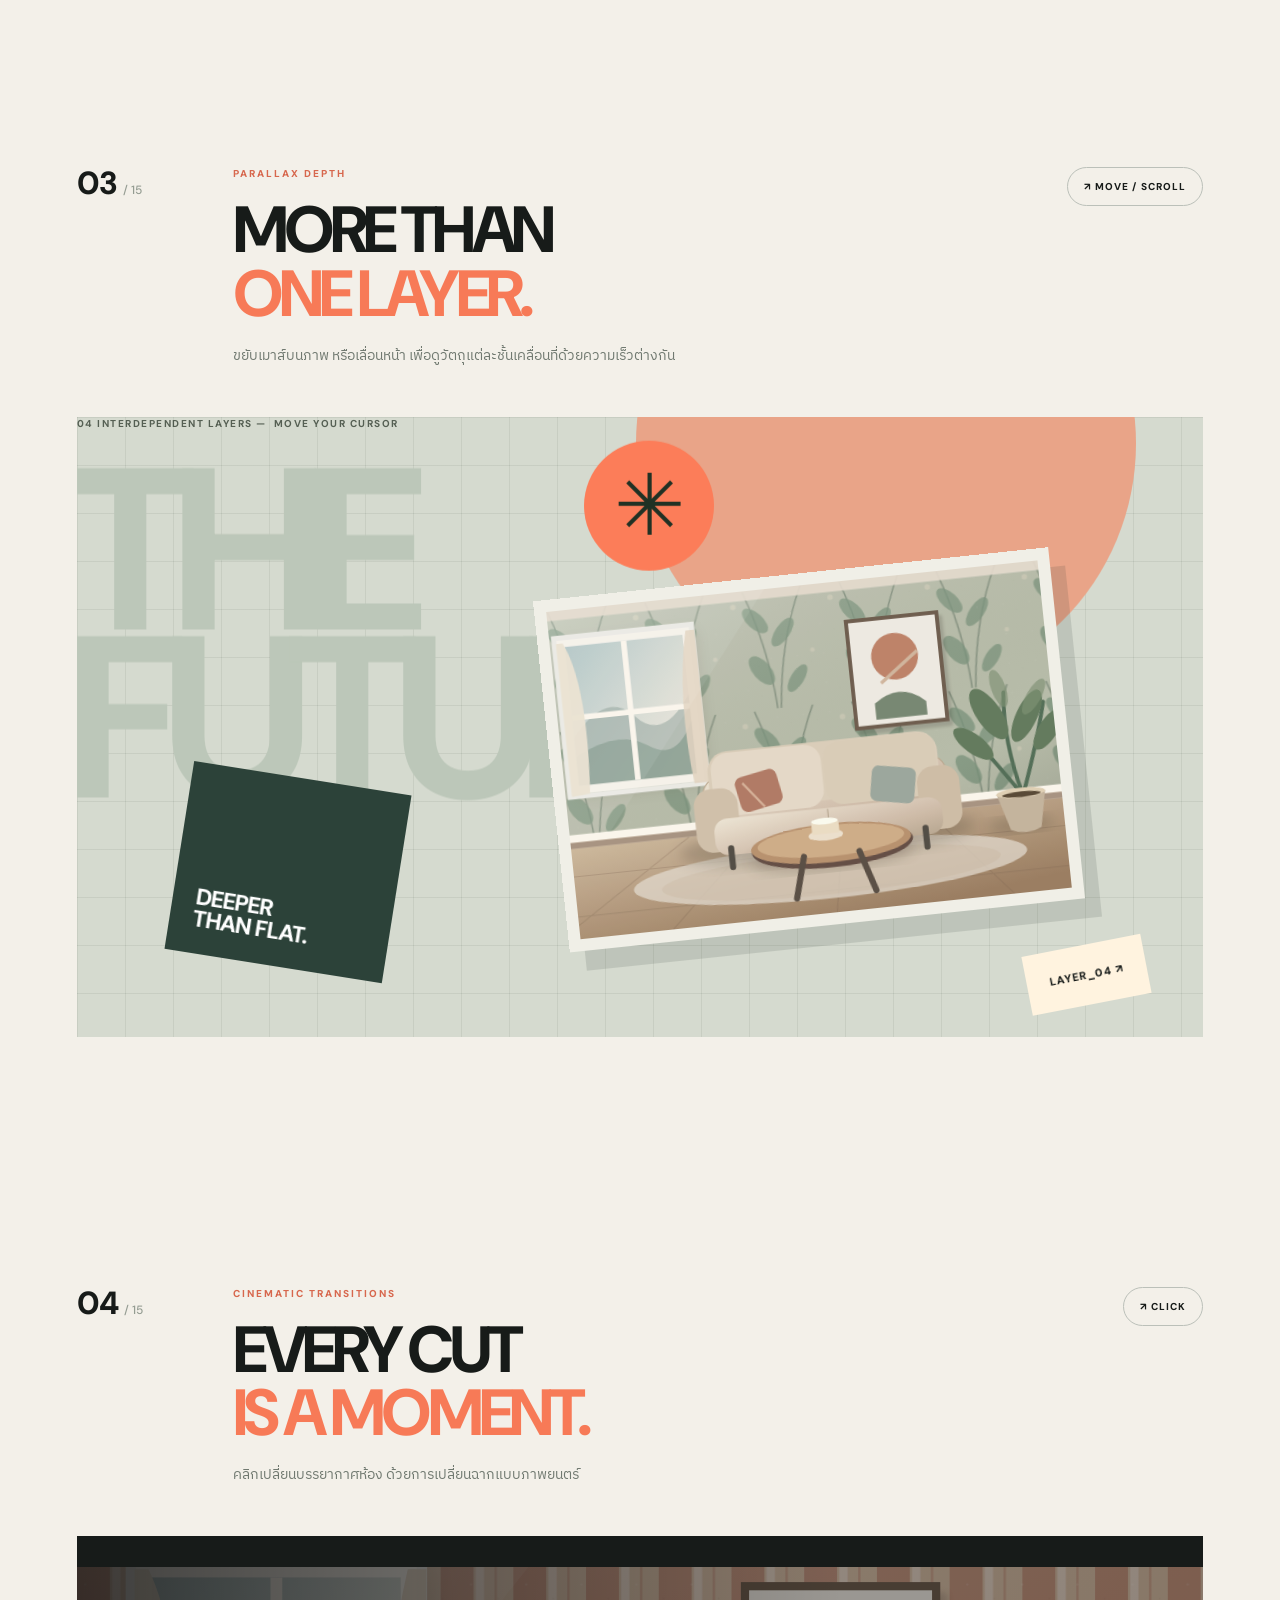
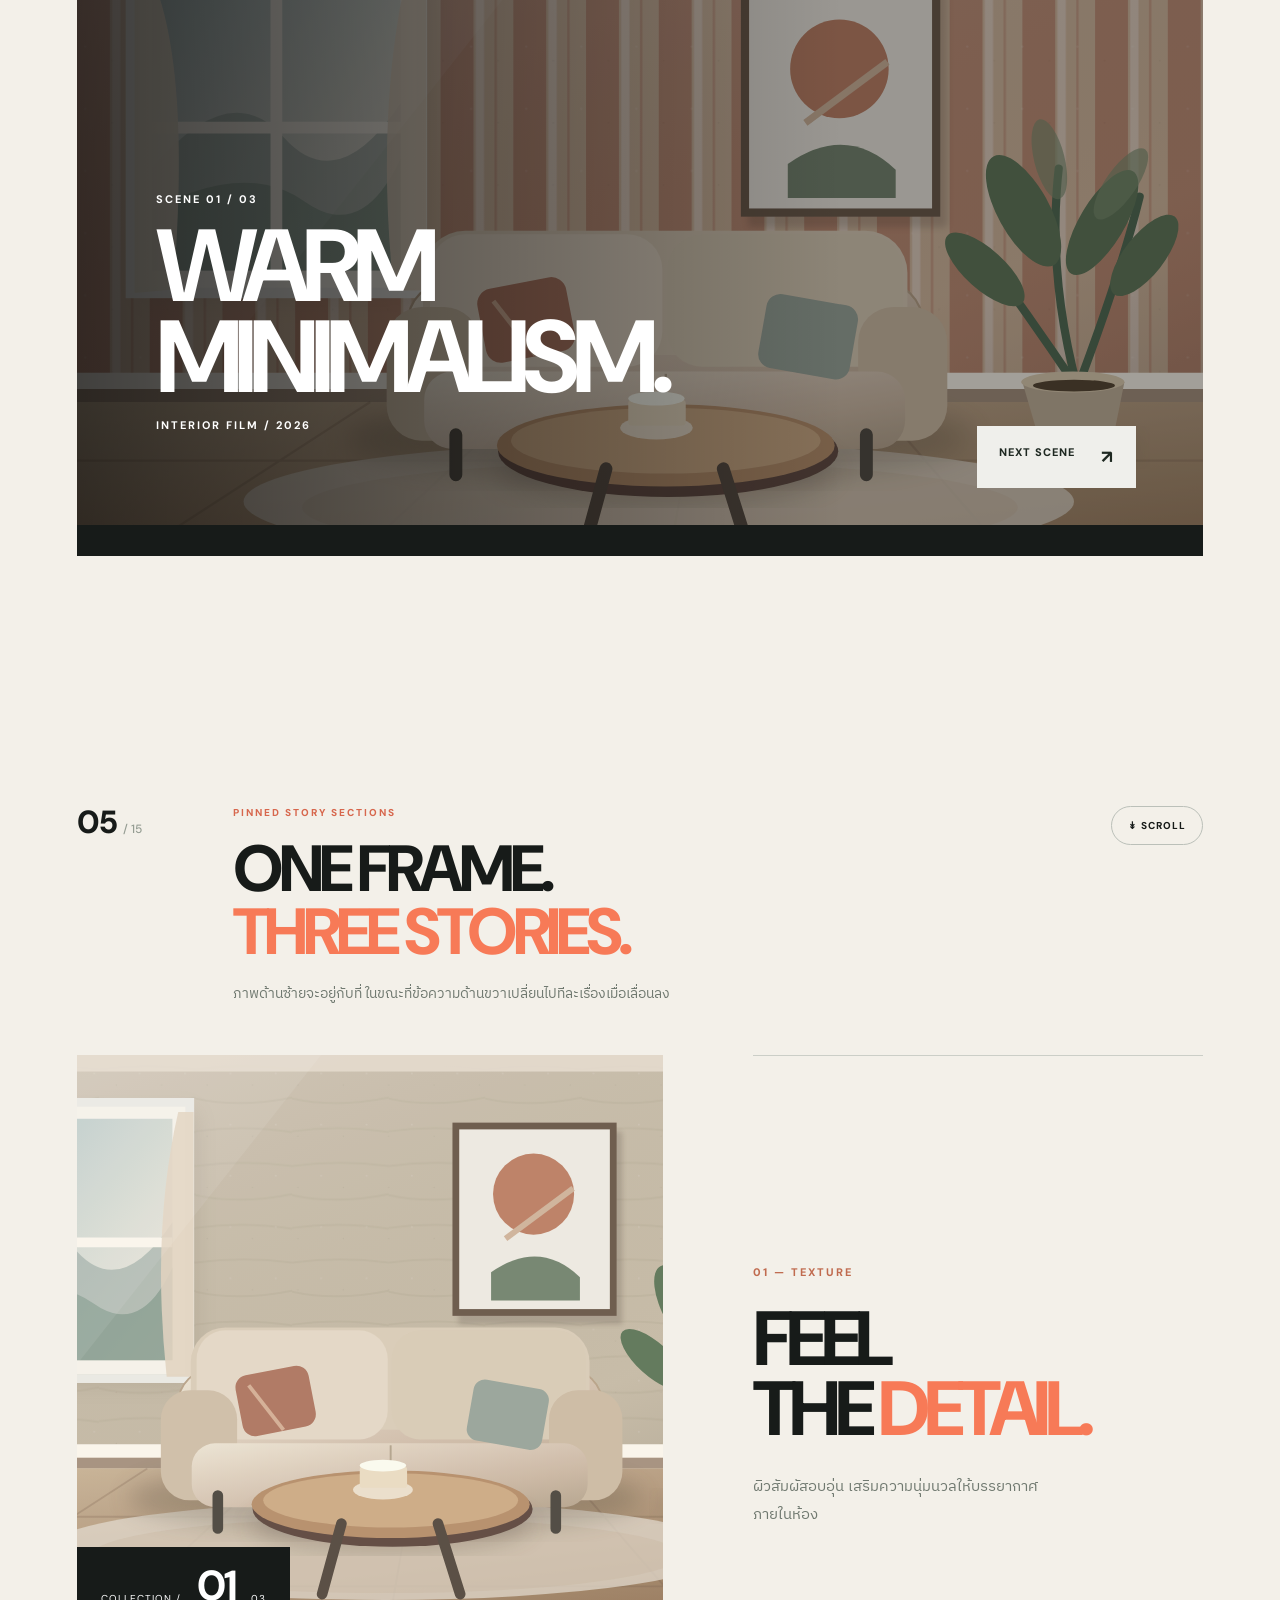
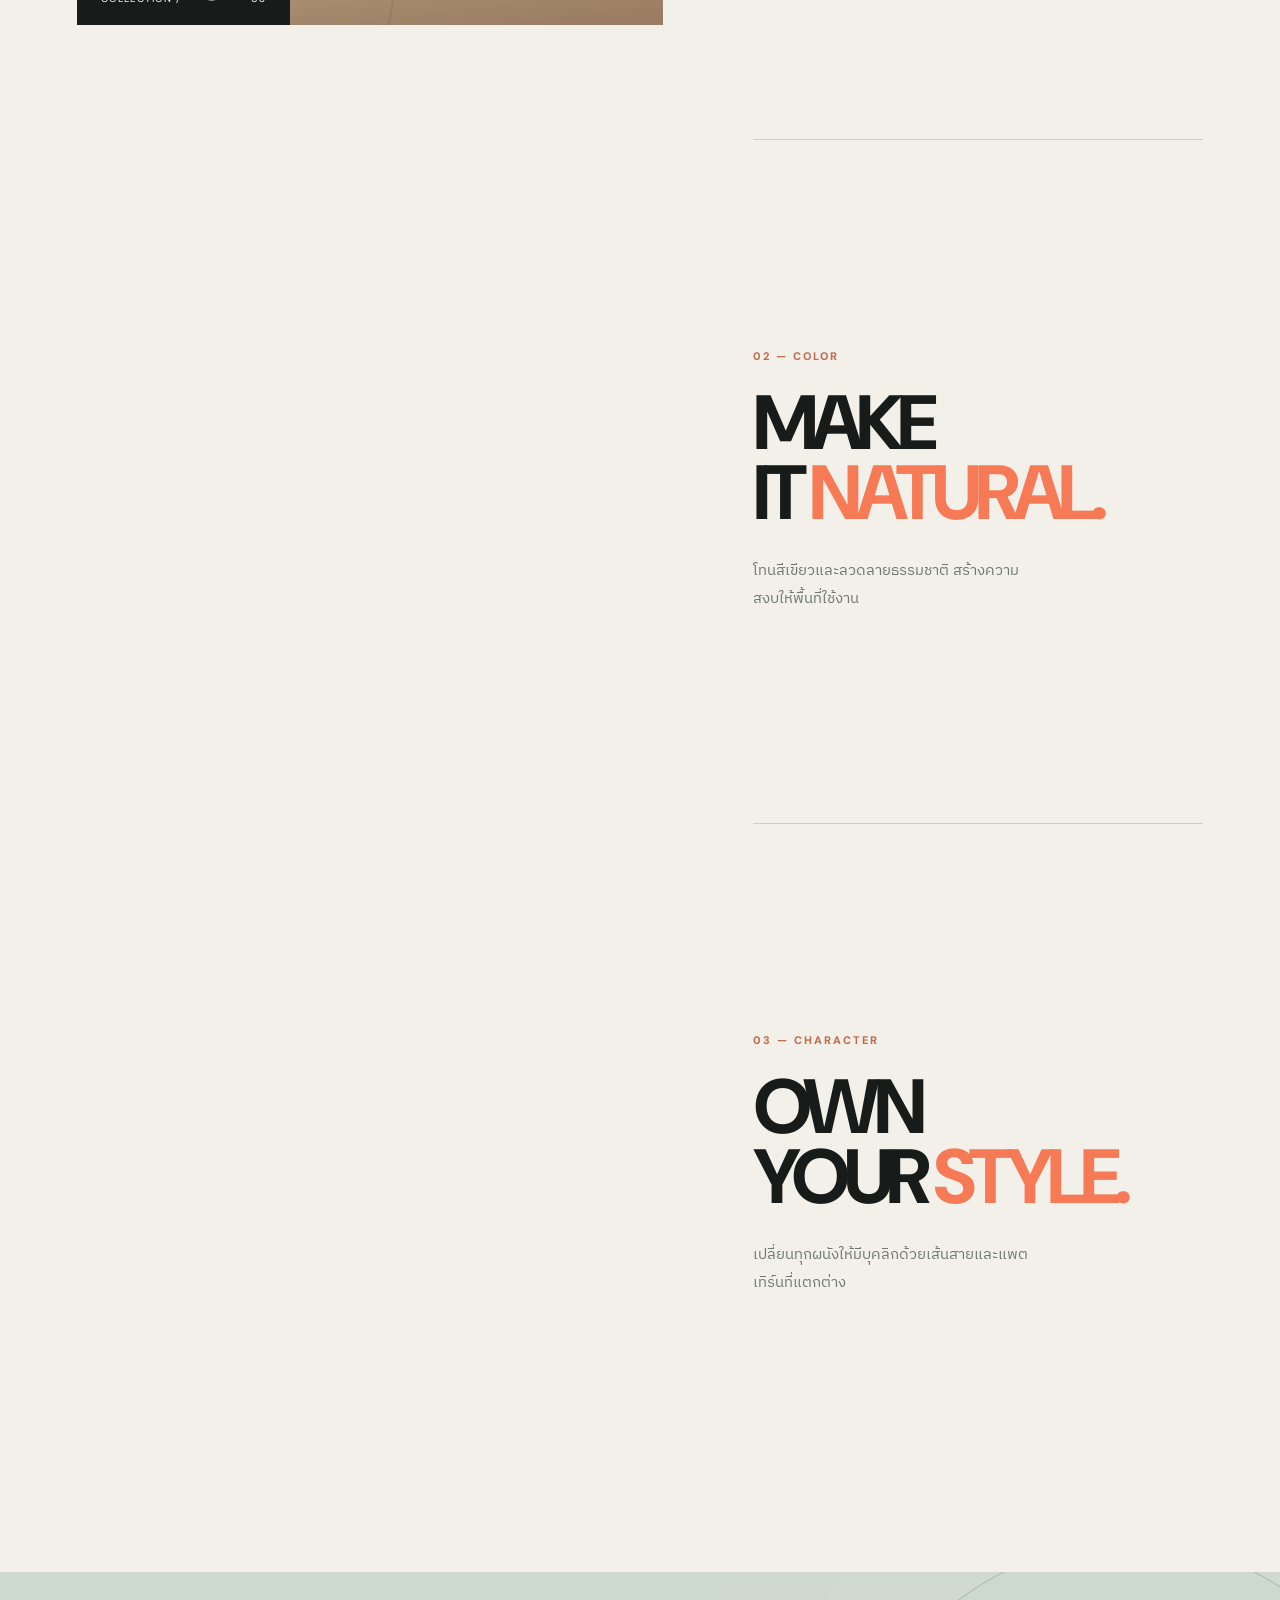
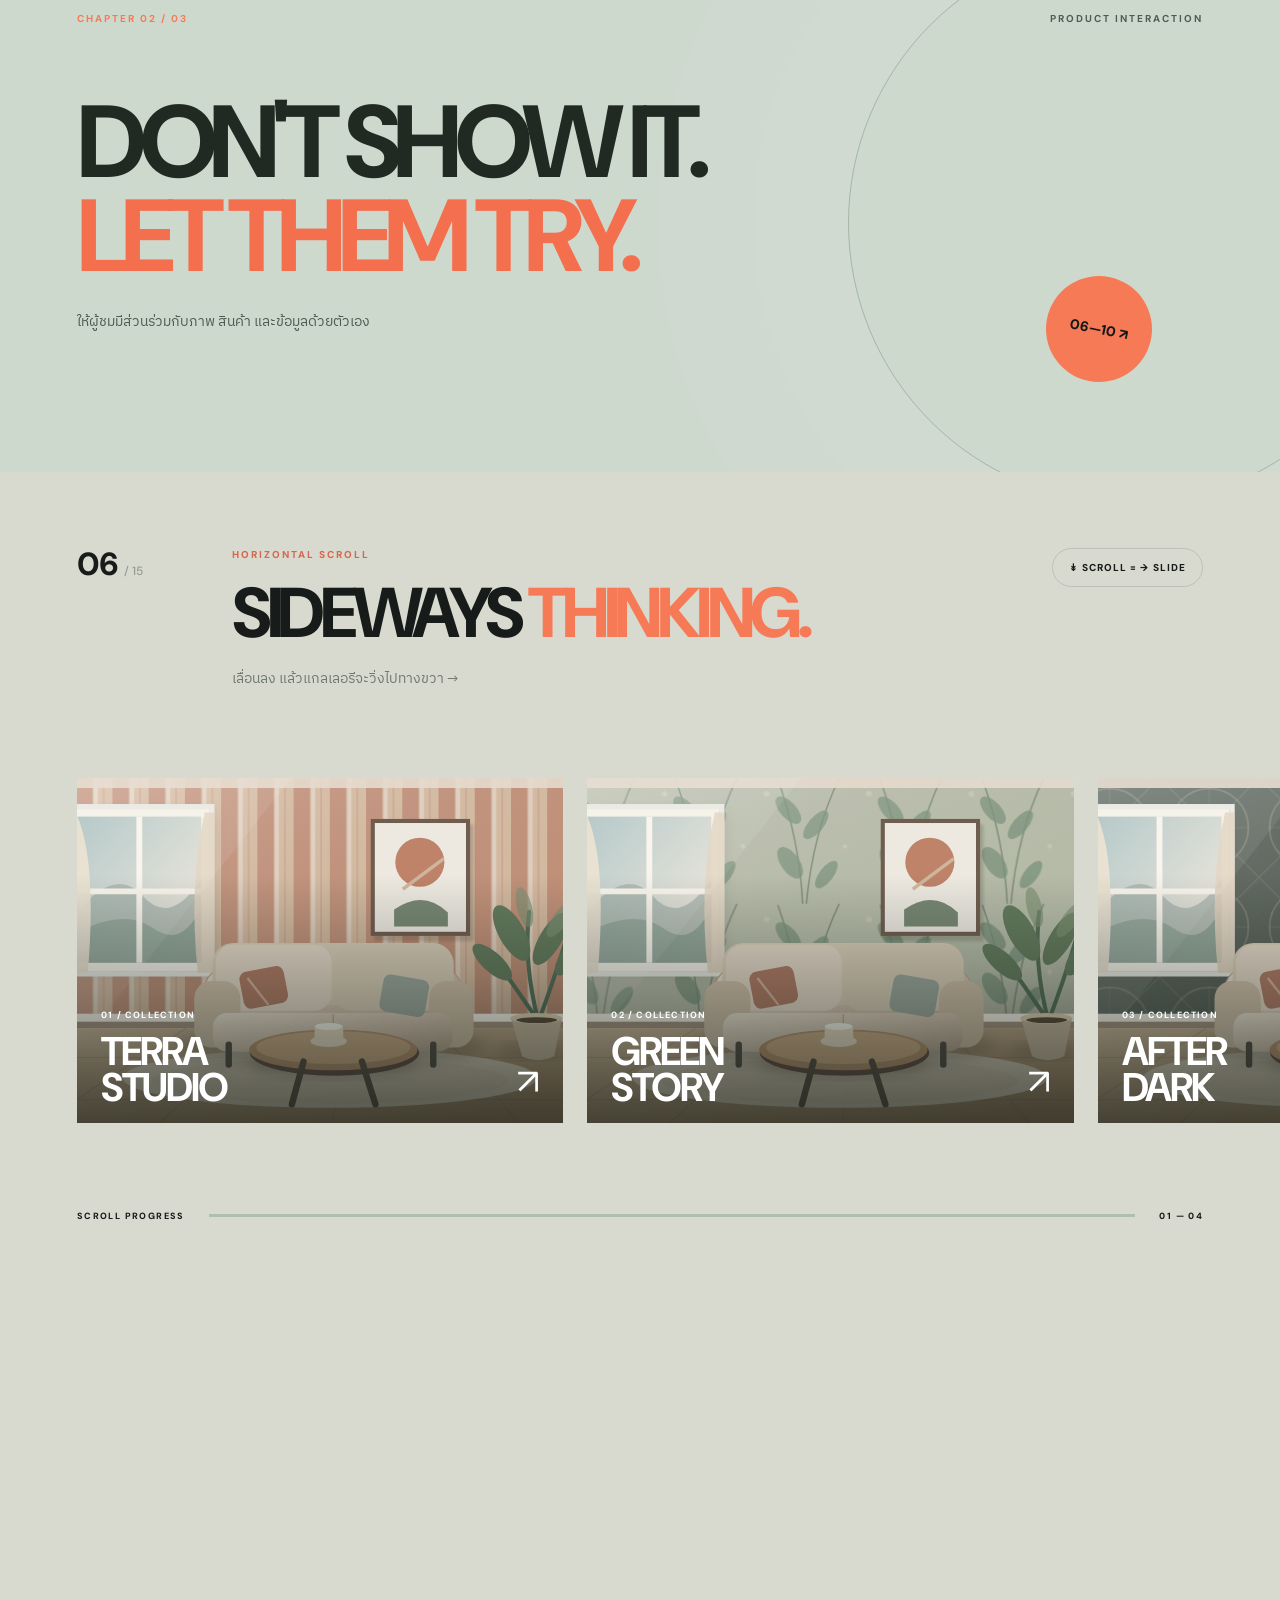
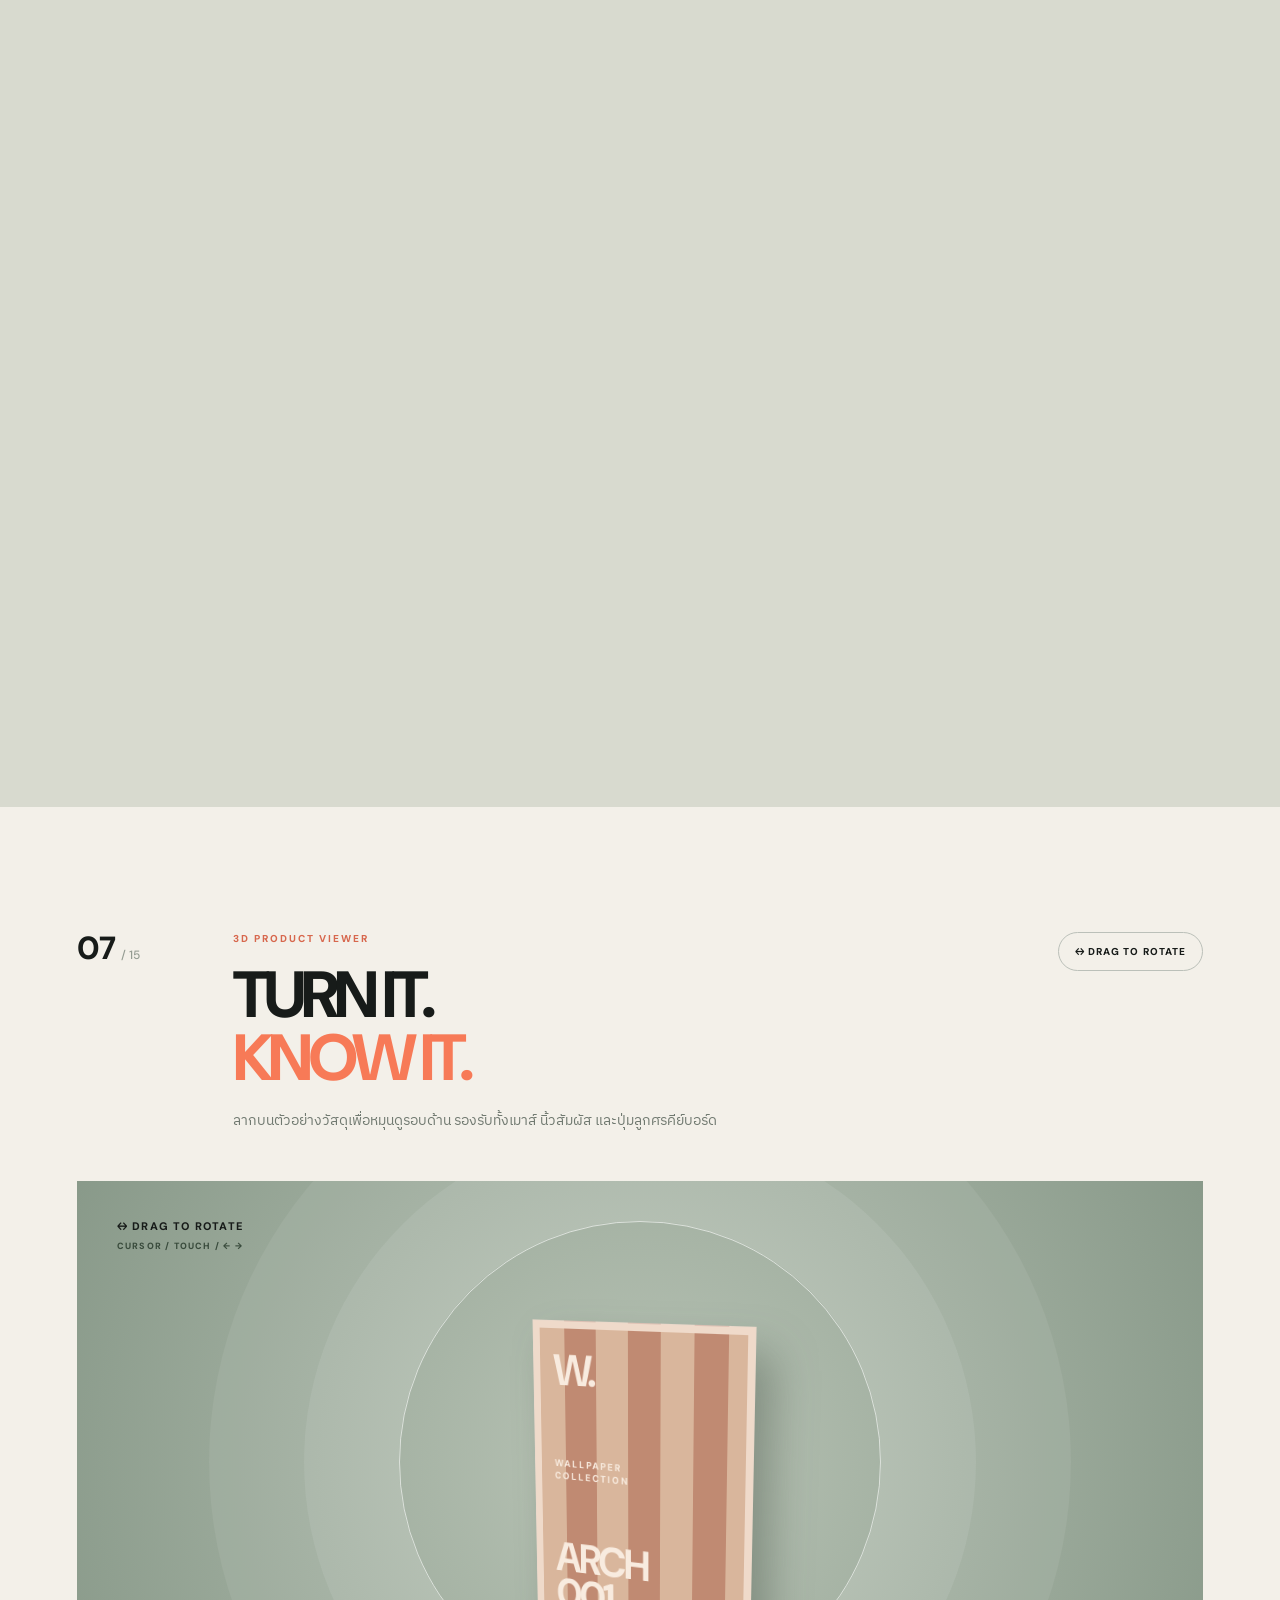
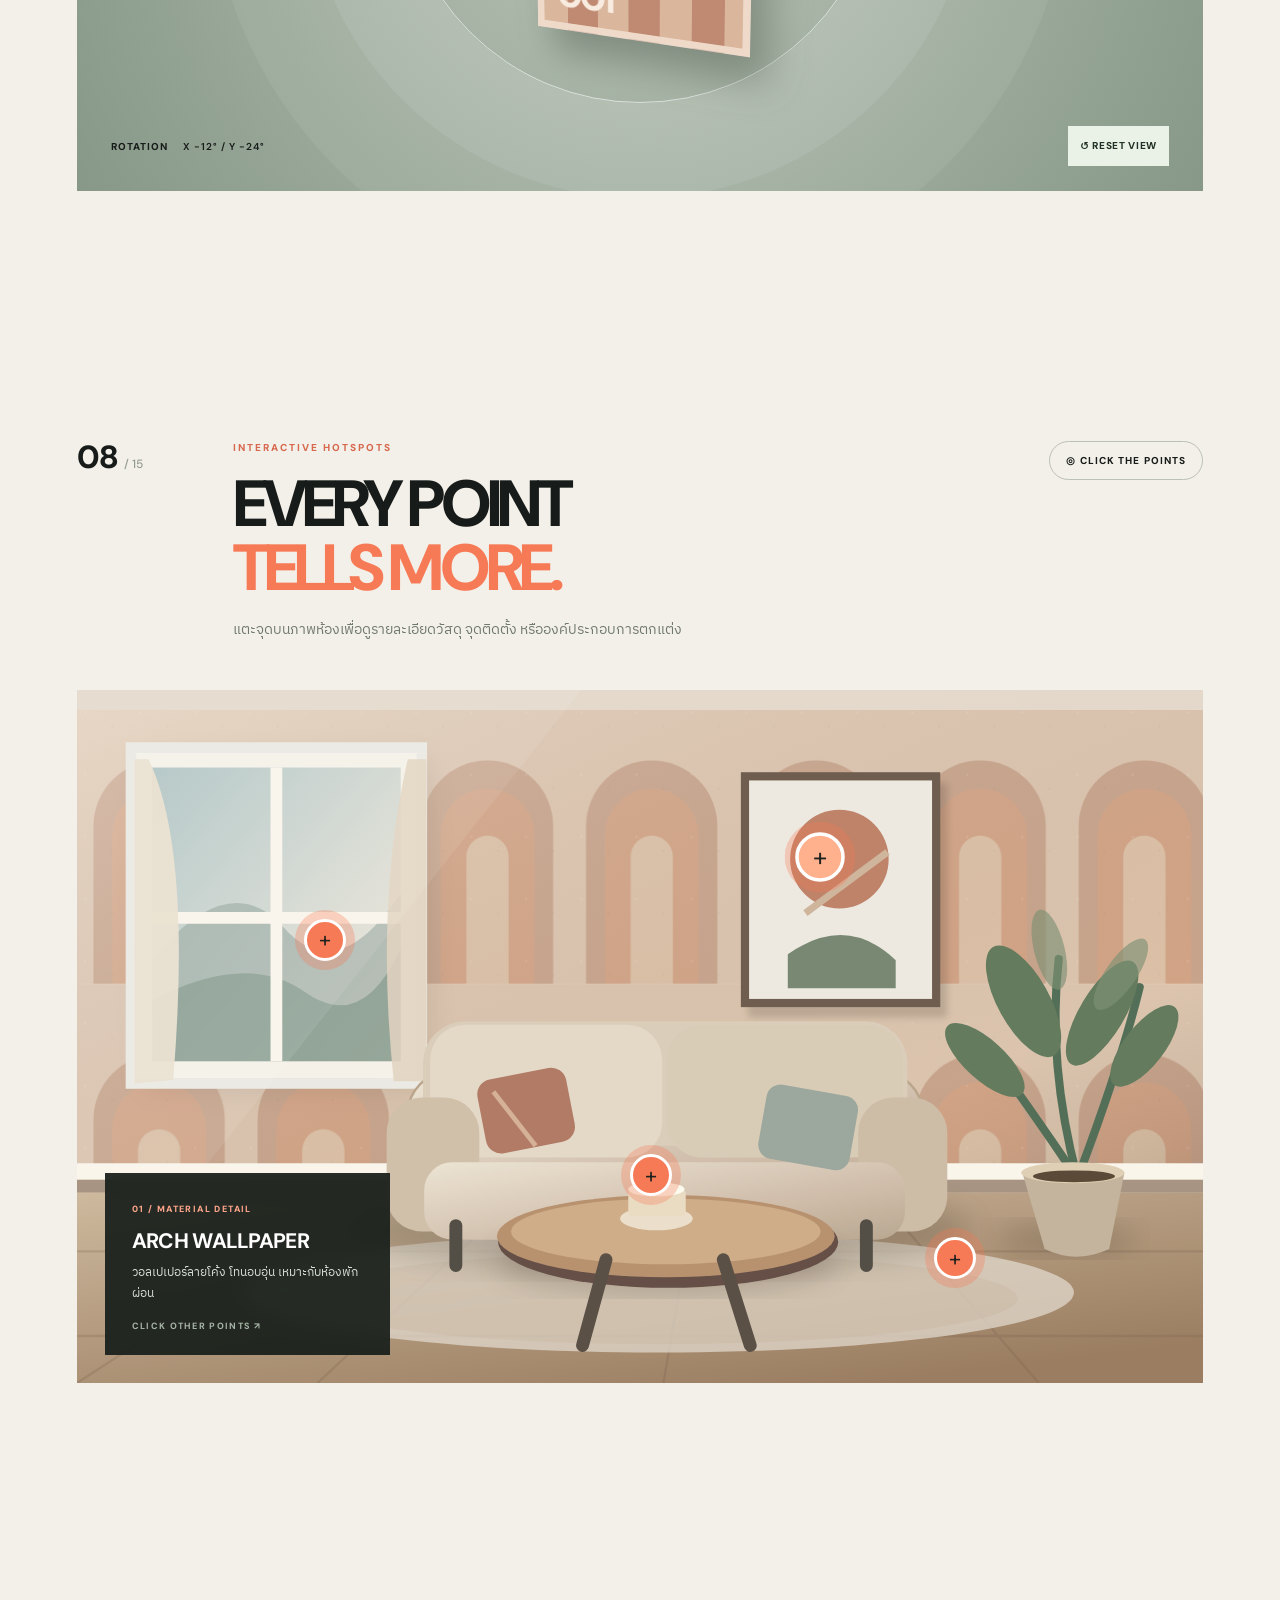
==== commit 2caeadf9: "Add files via upload" ====
--- a/index.html
+++ b/index.html
@@ -15,7 +15,7 @@
   <div class="scroll-progress" id="scrollProgress" aria-hidden="true"></div>
   <header class="topbar" id="topbar">
     <a class="brand" href="#home" aria-label="MOTION LAB กลับหน้าต้น"><span class="brand-mark"><i></i><i></i><i></i></span><span>MOTION<span class="brand-light">/LAB</span></span><span class="brand-count">30</span></a>
-    <nav class="nav-links" aria-label="เมนูหลัก"><a href="#directory">ALL EFFECTS</a><a href="#chapter-story">STORY</a><a href="#chapter-interact">INTERACT</a><a href="#chapter-details">DETAILS</a><a href="vol02.html#index">VOL. 02 / NEW ↗</a></nav>
+    <nav class="nav-links" aria-label="เมนูหลัก"><a href="#directory">ALL EFFECTS</a><a href="#chapter-story">STORY</a><a href="#chapter-interact">INTERACT</a><a href="#chapter-details">DETAILS</a><a href="vol02.html#index">VOL. 02 / NEW ↗</a><a href="learn.html">LEARN ↗</a></nav>
     <a class="nav-cta" href="vol02.html">VOL. 02 <span>↗</span></a>
     <button class="mobile-menu" id="menuToggle" aria-expanded="false" aria-label="เปิดเมนู"><span></span><span></span></button>
   </header>
@@ -27,7 +27,7 @@
         <div class="eyebrow hero-eyebrow"><span class="eyebrow-dot"></span> THE INTERACTIVE DESIGN PLAYGROUND <span class="eyebrow-line"></span> VOL. 01 / 2026</div>
         <h1>DON'T JUST<br><em>SCROLL.</em><br><span class="hero-outline">FEEL IT.</span></h1>
         <p class="hero-sub">15 เทคนิคออกแบบเว็บไซต์ที่ไม่ได้มีไว้แค่ดู<br>แต่มีไว้ให้ <strong>เลื่อน • คลิก • ลาก • หมุน • สัมผัส</strong> ด้วยตัวคุณเอง</p>
-        <div class="hero-actions"><a class="btn btn-coral" href="#demo-1">START EXPLORING <span>↗</span></a><a class="text-link" href="vol02.html#index">NEW: EXPERIMENTS 16–30 <span>↗</span></a></div>
+        <div class="hero-actions"><a class="btn btn-coral" href="#demo-1">START EXPLORING <span>↗</span></a><a class="text-link" href="vol02.html#index">NEW: EXPERIMENTS 16–30 <span>↗</span></a><a class="text-link" href="learn.html">LEARN MODE <span>↗</span></a></div>
       </div>
       <div class="hero-art" aria-label="ภาพตัวอย่างชั้นงานออกแบบที่เคลื่อนไหว">
         <div class="hero-rings"><div></div><div></div><div></div></div>
